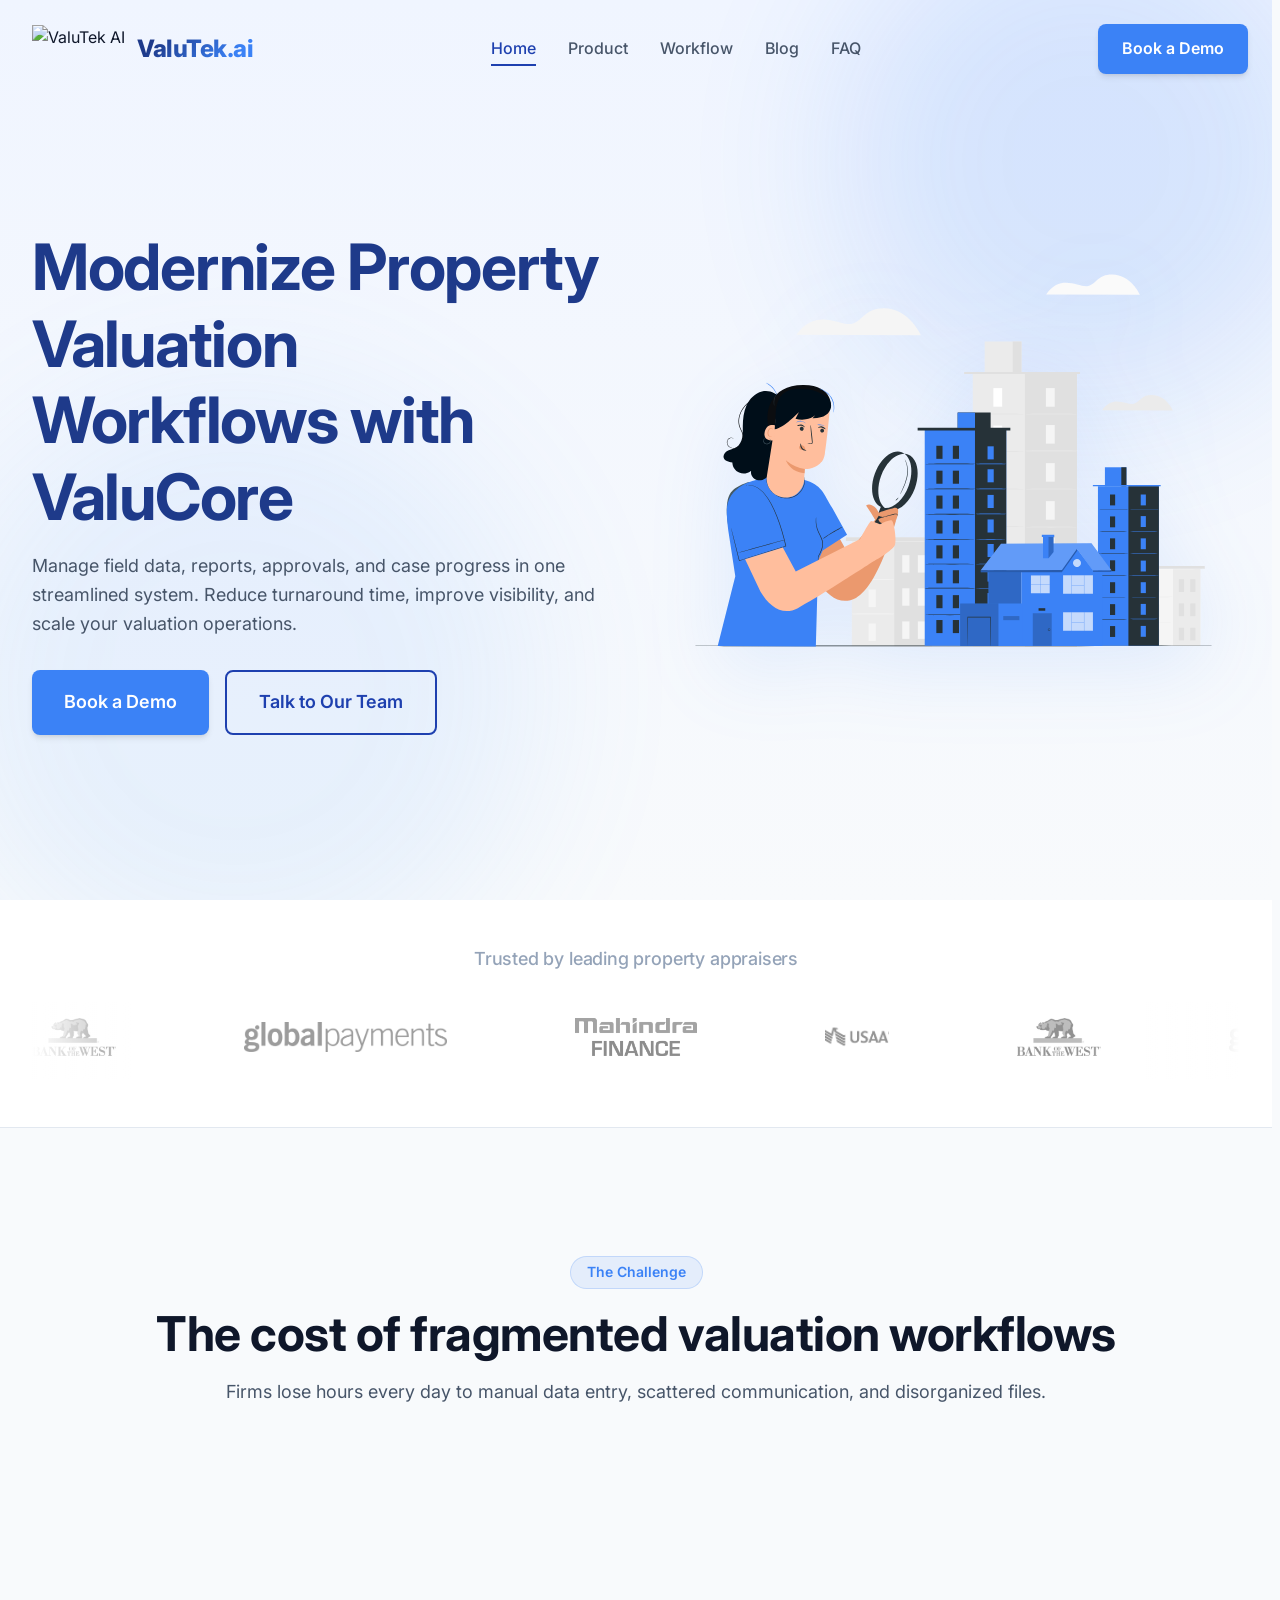
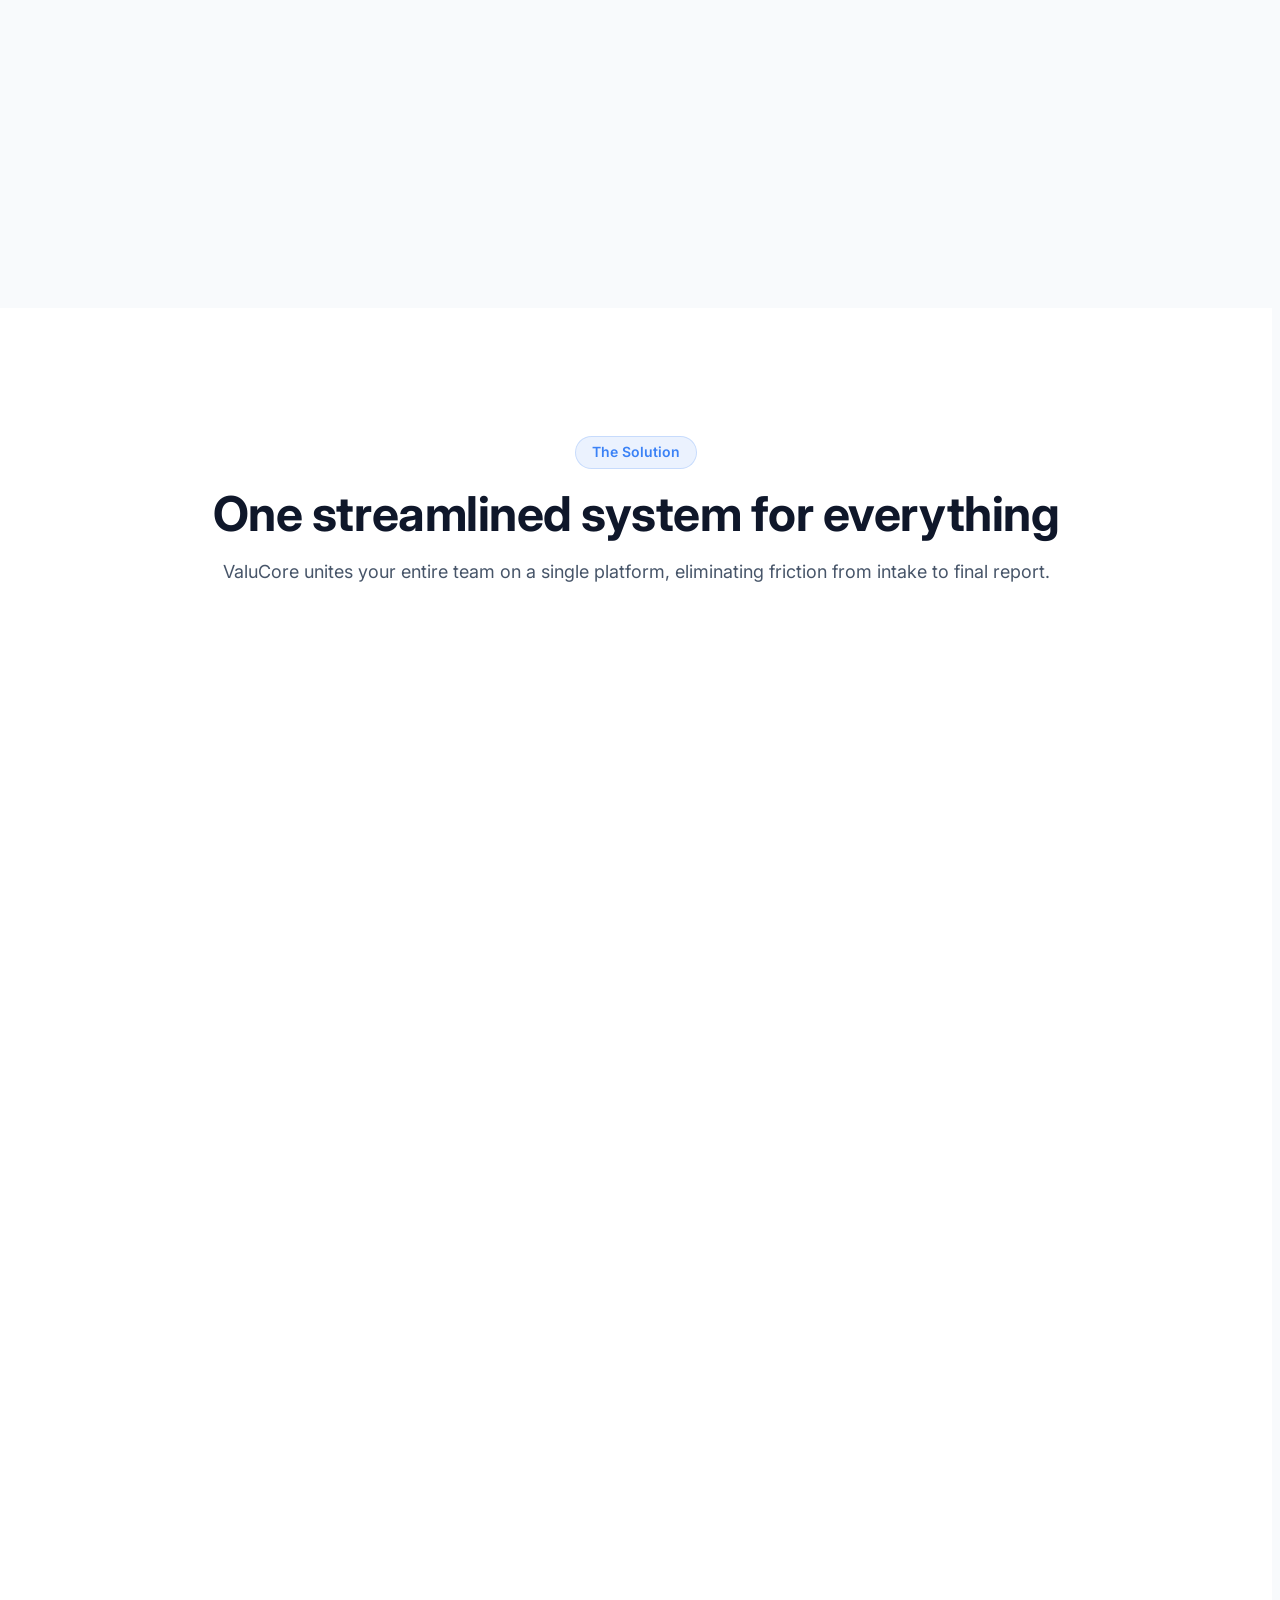
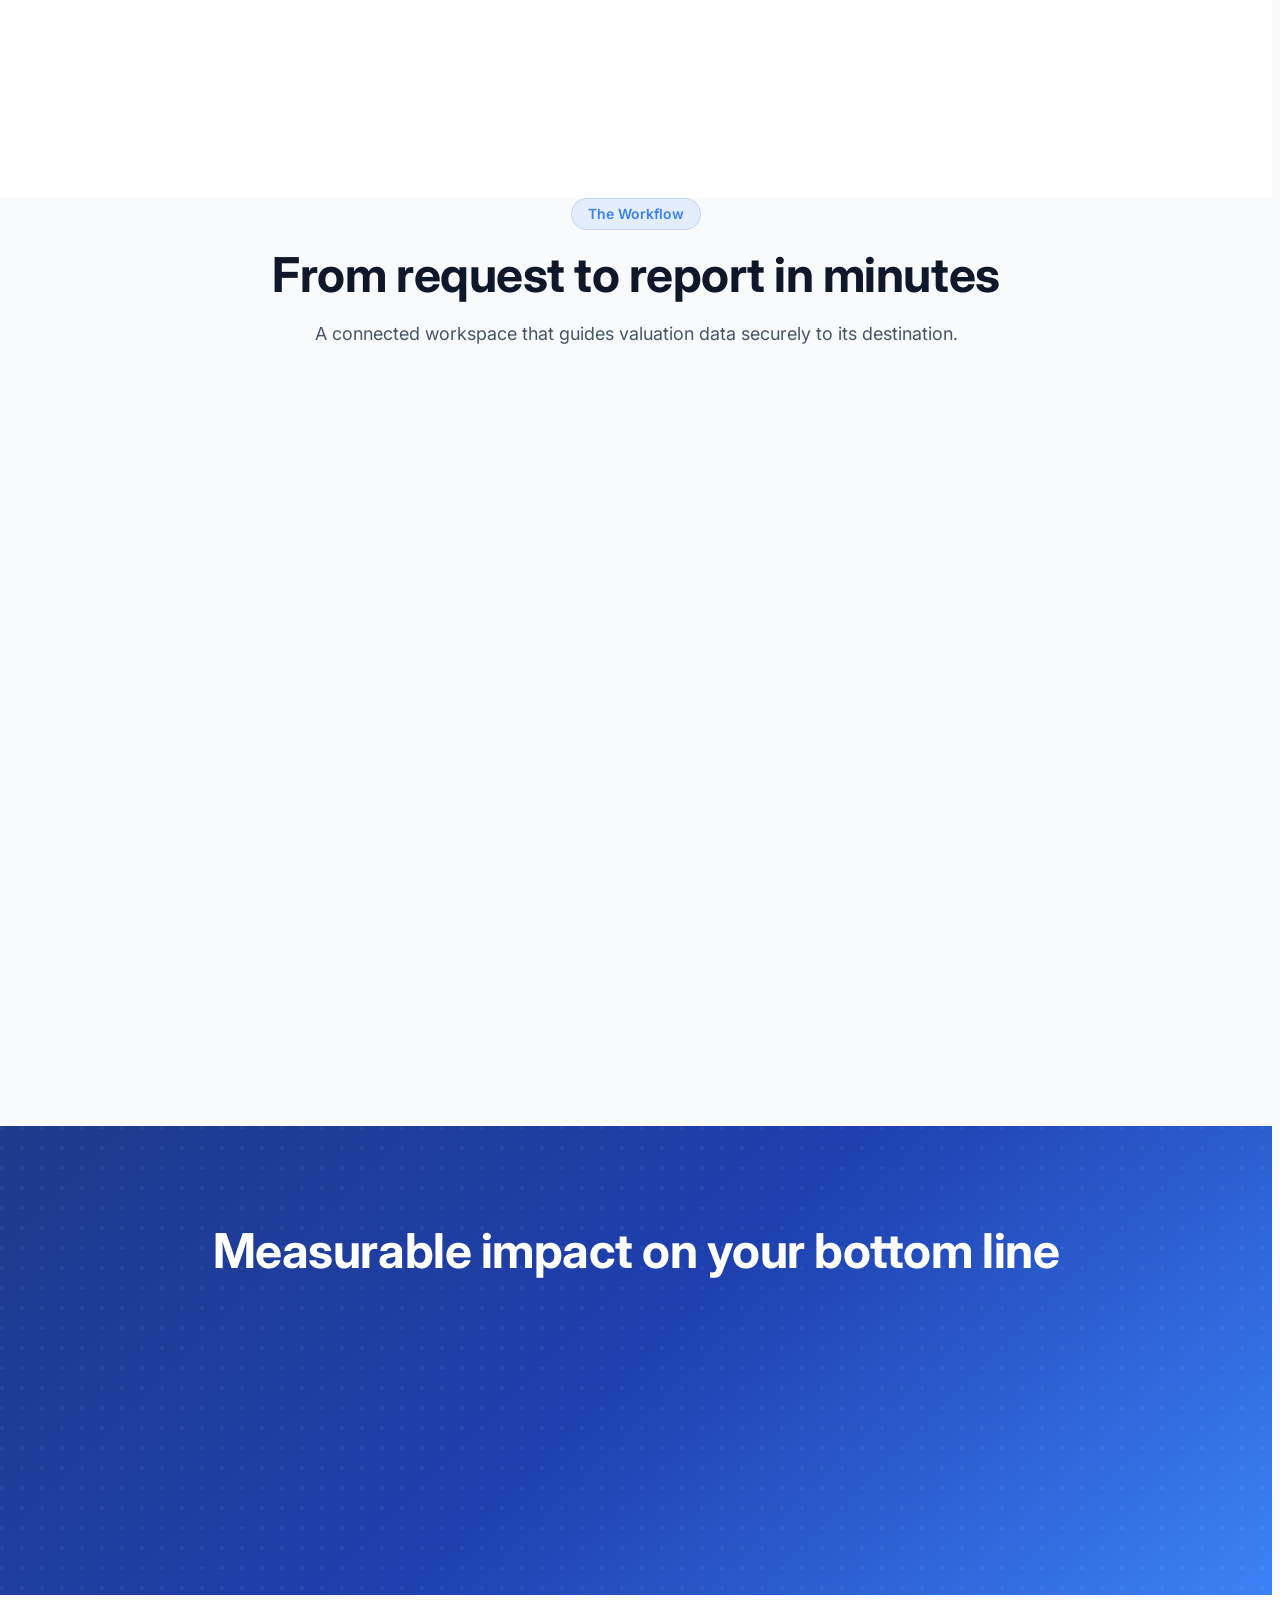
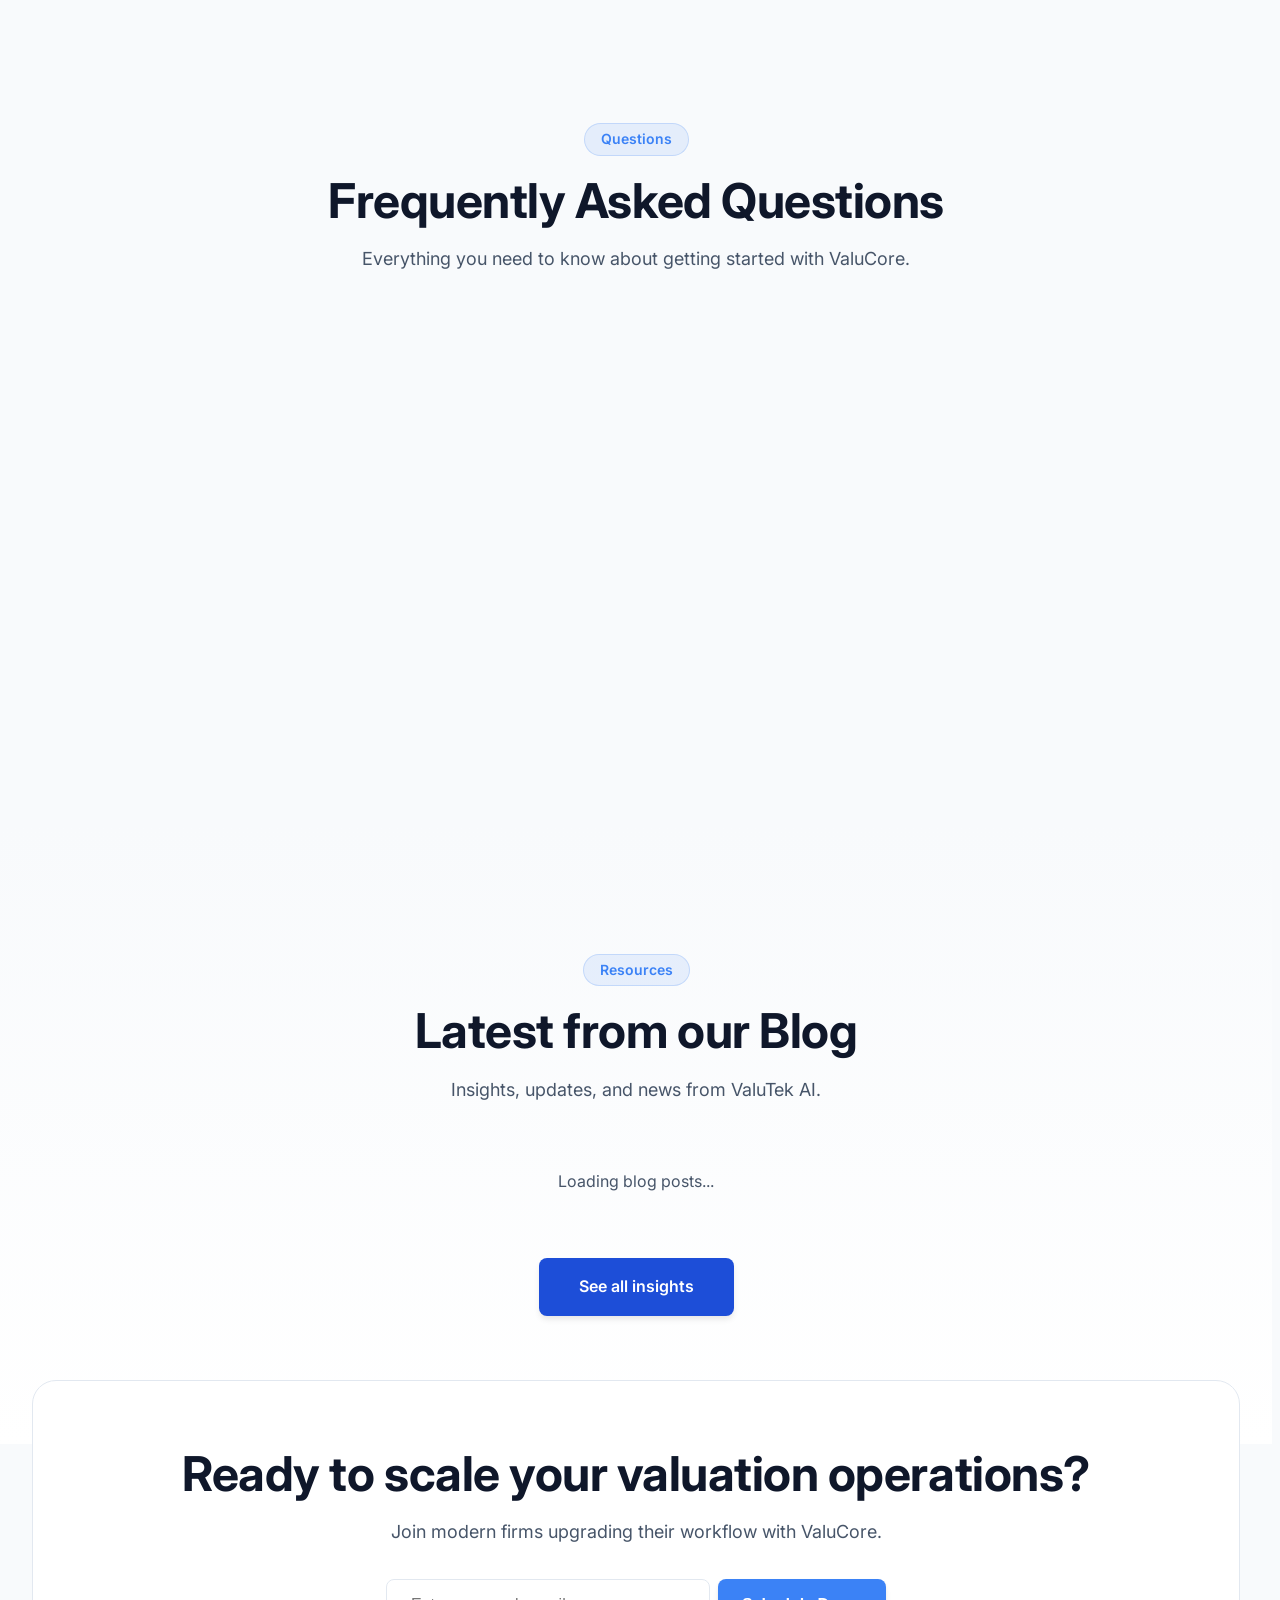
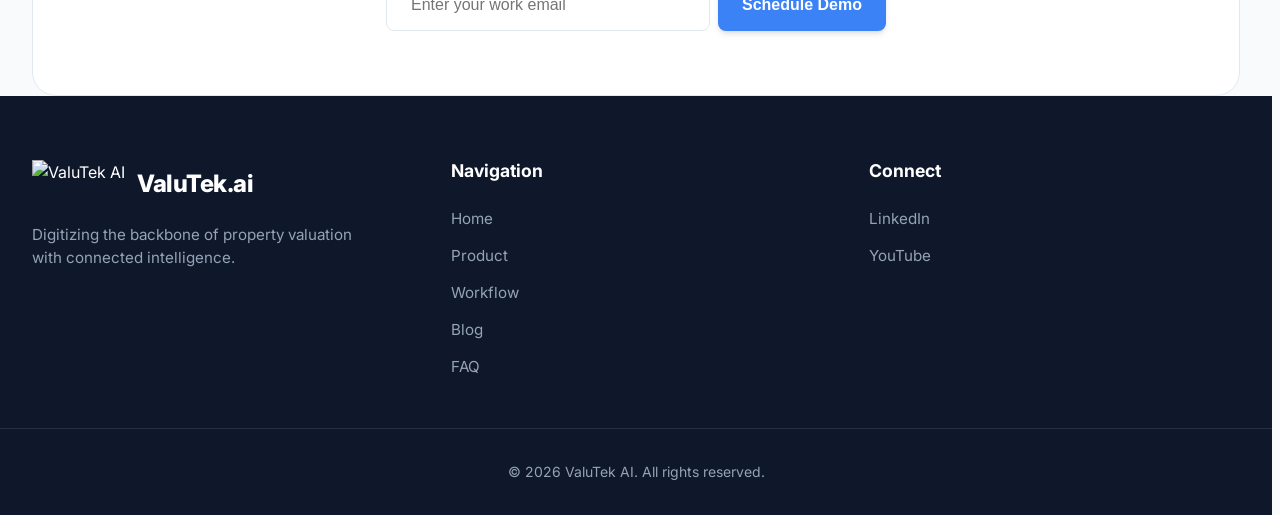
==== index.html @ bbe5b09e "Update hero details, sizing overrides and frame removal for mobile transparent layouts framing flawl" ====
<!DOCTYPE html>
<html lang="en">
<head>
    <meta charset="UTF-8">
    <meta name="viewport" content="width=device-width, initial-scale=1.0">
    <meta name="description" content="Modernize Property Valuation Workflows with ValuCore. Manage field data, reports, approvals, and case progress in one streamlined system.">
    <title>ValuCore | Modern Property Valuation Software</title>
    <link href="https://fonts.googleapis.com/css2?family=Inter:wght@300;400;500;600;700;800&display=swap" rel="stylesheet">
    <link rel="stylesheet" href="style.css">
</head>
<body>
    <!-- Navigation -->
    <header class="navbar">
        <div class="container nav-content">
            <div class="logo">
                <img src="logo new.png" alt="ValuTek AI">
                <span class="logo-text">ValuTek.ai</span>
            </div>
            <nav class="nav-links">
                <a href="#home" class="active">Home</a>
                <a href="#product">Product</a>
                <a href="#workflow">Workflow</a>
                <a href="#blog">Blog</a>
                <a href="#faq">FAQ</a>
            </nav>
            <div class="nav-actions">
                <a href="#demo" class="btn btn-primary">Book a Demo</a>
            </div>
            <button class="mobile-menu-toggle" id="menu-toggle">
                <span></span>
                <span></span>
                <span></span>
            </button>
        </div>
    </header>

    <!-- Hero Section -->
    <section id="home" class="hero">
        <div class="container hero-content">
            <div class="hero-text">
                <h1 class="fade-in-up">Modernize Property Valuation Workflows with ValuCore</h1>
                <p class="fade-in-up delay-1">Manage field data, reports, approvals, and case progress in one streamlined system. Reduce turnaround time, improve visibility, and scale your valuation operations.</p>
                <div class="hero-cta fade-in-up delay-2">
                    <a href="#demo" class="btn btn-primary btn-large">Book a Demo</a>
                    <a href="#demo" class="btn btn-outline btn-large">Talk to Our Team</a>
                </div>
            </div>
            <div class="hero-visual fade-in">
                <!-- Hero SVG Illustration -->
                <img src="new hero pro max.svg" alt="Valutek AI Dynamics Dashboard" class="hero-image">
            </div>
        </div>
        <!-- Background elements -->
        <div class="bg-shape shape-1"></div>
        <div class="bg-shape shape-2"></div>
    </section>

    <!-- Trust / Relevance Section -->
    <section class="trust-section">
        <div class="container">
            <h2 class="section-title">Trusted by leading property appraisers</h2>
            <div class="logo-slider">
                <div class="logo-track">
                    <div class="trust-logo"><img src="Bank of west.png" alt="Bank of the West"></div>
                    <div class="trust-logo"><img src="GlobalPayments_Wordmark_RGB-removebg-preview.png" alt="Global Payments" style="height: 30px;"></div>
                    <div class="trust-logo"><img src="mahindra finance.png" alt="Mahindra Finance"></div>
                    <div class="trust-logo"><img src="usaa.png" alt="USAA" style="height: 35px;"></div>
                    <!-- Duplicate for infinite loop illusion -->
                    <div class="trust-logo"><img src="Bank of west.png" alt="Bank of the West"></div>
                    <div class="trust-logo"><img src="GlobalPayments_Wordmark_RGB-removebg-preview.png" alt="Global Payments" style="height: 30px;"></div>
                    <div class="trust-logo"><img src="mahindra finance.png" alt="Mahindra Finance"></div>
                    <div class="trust-logo"><img src="usaa.png" alt="USAA" style="height: 35px;"></div>
                </div>
            </div>
        </div>
    </section>

    <!-- Problem Section -->
    <section id="problem" class="problem-section bg-light">
        <div class="container">
            <div class="section-header text-center">
                <span class="badge">The Challenge</span>
                <h2 class="section-title">The cost of fragmented valuation workflows</h2>
                <p class="section-subtitle">Firms lose hours every day to manual data entry, scattered communication, and disorganized files.</p>
            </div>
            <div class="grid-3">
                <div class="card problem-card">
                    <div class="icon-box warning">
                        <svg xmlns="http://www.w3.org/2000/svg" width="28" height="28" viewBox="0 0 24 24" fill="none" stroke="url(#blueGrad)" stroke-width="2" stroke-linecap="round" stroke-linejoin="round">
                          <defs>
                            <linearGradient id="blueGrad" x1="0%" y1="0%" x2="100%" y2="100%">
                              <stop offset="0%" stop-color="#60A5FA"/>
                              <stop offset="100%" stop-color="#1E3A8A"/>
                            </linearGradient>
                          </defs>
                          <ellipse cx="12" cy="5" rx="9" ry="3"></ellipse>
                          <path d="M3 5V19A9 3 0 0 0 21 19V5"></path>
                          <path d="M3 12A9 3 0 0 0 21 12"></path>
                        </svg>
                    </div>
                    <h3>Data Silos</h3>
                    <p>Field data, photos, and client notes live in disconnected apps, leading to errors and repetitive entry.</p>
                </div>
                <div class="card problem-card">
                    <div class="icon-box warning">
                        <svg xmlns="http://www.w3.org/2000/svg" width="28" height="28" viewBox="0 0 24 24" fill="none" stroke="url(#blueGrad2)" stroke-width="2" stroke-linecap="round" stroke-linejoin="round">
                          <defs>
                            <linearGradient id="blueGrad2" x1="0%" y1="0%" x2="100%" y2="100%">
                              <stop offset="0%" stop-color="#60A5FA"/>
                              <stop offset="100%" stop-color="#1E3A8A"/>
                            </linearGradient>
                          </defs>
                          <circle cx="12" cy="12" r="10"></circle>
                          <polyline points="12 6 12 12 16 14"></polyline>
                        </svg>
                    </div>
                    <h3>Slow Turnarounds</h3>
                    <p>Bottlenecks in the approval process delay final reports, resulting in frustrated clients.</p>
                </div>
                <div class="card problem-card">
                    <div class="icon-box warning">
                        <svg xmlns="http://www.w3.org/2000/svg" width="28" height="28" viewBox="0 0 24 24" fill="none" stroke="url(#blueGrad3)" stroke-width="2" stroke-linecap="round" stroke-linejoin="round">
                          <defs>
                            <linearGradient id="blueGrad3" x1="0%" y1="0%" x2="100%" y2="100%">
                              <stop offset="0%" stop-color="#60A5FA"/>
                              <stop offset="100%" stop-color="#1E3A8A"/>
                            </linearGradient>
                          </defs>
                          <path d="M1 12s4-8 11-8 11 8 11 8-4 8-11 8-11-8-11-8z"></path>
                          <circle cx="12" cy="12" r="3"></circle>
                        </svg>
                    </div>
                    <h3>Lack of Visibility</h3>
                    <p>Managers can't easily track case progress or identify which team members are overloaded.</p>
                </div>
            </div>
        </div>
    </section>

    <!-- Solution / Core Features -->
    <section id="product" class="solution-section">
        <div class="container">
            <div class="section-header text-center">
                <span class="badge">The Solution</span>
                <h2 class="section-title">One streamlined system for everything</h2>
                <p class="section-subtitle">ValuCore unites your entire team on a single platform, eliminating friction from intake to final report.</p>
            </div>
            
            <div class="feature-row">
                <div class="feature-content">
                    <h3>Centralized Case Management</h3>
                    <p>Track every valuation from initial request to final delivery. View statuses, assigned personnel, and deadlines at a glance.</p>
                    <ul class="feature-list">
                        <li>Real-time progress tracking</li>
                        <li>Automated milestone alerts</li>
                        <li>Client portal for document uploads</li>
                    </ul>
                </div>
                <div class="feature-image">
                    <img src="dashboard.png" alt="ValuCore Unified Dashboard" class="feature-img">
                </div>
            </div>
            
            <div class="feature-row reverse">
                <div class="feature-content">
                    <h3>Mobile Field Data Collection</h3>
                    <p>Equip appraisers with a powerful mobile app to capture property details, photos, and sketches on-site—syncing instantly to the office.</p>
                    <ul class="feature-list">
                        <li>Offline mode capabilities</li>
                        <li>Standardized property forms</li>
                        <li>Integrated photo management</li>
                    </ul>
                </div>
                <div class="feature-image">
                    <img src="mobile.png" alt="ValuCore Mobile App" class="feature-img no-frame">
                </div>
            </div>
        </div>
    </section>

    <!-- Workflow Visualization Section -->
    <section id="workflow" class="workflow-section bg-light">
        <div class="container">
            <div class="section-header text-center">
                <span class="badge">The Workflow</span>
                <h2 class="section-title">From request to report in minutes</h2>
                <p class="section-subtitle">A connected workspace that guides valuation data securely to its destination.</p>
            </div>
            <div class="feature-row">
                <div class="feature-content">
                    <div class="step-card">
                        <span class="step-num">01</span>
                        <h3>Request Intake</h3>
                        <p>Orders are automatically ingested and assigned to field personnel based on location and workload.</p>
                    </div>
                    <div class="step-card">
                        <span class="step-num">02</span>
                        <h3>Field Inspection</h3>
                        <p>Appraisers capture property details and sync photos instantly to the backend without paper notes.</p>
                    </div>
                    <div class="step-card">
                        <span class="step-num">03</span>
                        <h3>Automatic Compilation</h3>
                        <p>Field data auto-populates required valuation forms and sketches, lowering calculation errors.</p>
                    </div>
                    <div class="step-card">
                        <span class="step-num">04</span>
                        <h3>Report Approval</h3>
                        <p>Managers review, approve via digital dash, and securely dispatch reports back to the client.</p>
                    </div>
                </div>
                <div class="feature-image">
                     <img src="workflow.png" alt="ValuCore Connected Workflow" class="feature-img">
                </div>
            </div>
        </div>
    </section>

    <!-- Outcomes / Benefits -->
    <section class="benefits-section bg-blue gradient-bg">
        <div class="container text-center text-white">
            <h2 class="section-title">Measurable impact on your bottom line</h2>
            <div class="grid-3 stats-grid">
                <div class="stat-item">
                    <div class="stat-value">40%</div>
                    <div class="stat-label">Faster Report Delivery</div>
                </div>
                <div class="stat-item">
                    <div class="stat-value">Zero</div>
                    <div class="stat-label">Lost Field Notes</div>
                </div>
                <div class="stat-item">
                    <div class="stat-value">25%</div>
                    <div class="stat-label">Increase in Capacity</div>
                </div>
            </div>
        </div>
    </section>

    <!-- FAQ Section -->
    <section id="faq" class="faq-section">
        <div class="container">
            <div class="section-header text-center">
                <span class="badge">Questions</span>
                <h2 class="section-title">Frequently Asked Questions</h2>
                <p class="section-subtitle">Everything you need to know about getting started with ValuCore.</p>
            </div>
            <div class="faq-grid">
                <div class="faq-item">
                    <button class="faq-trigger">What is ValuCore?</button>
                    <div class="faq-panel">
                        <p>ValuCore is a unified operations platform designed for property valuation firms to manage cases, collect field data, and approve reports in one streamlined workspace.</p>
                    </div>
                </div>
                <div class="faq-item">
                    <button class="faq-trigger">Can appraisers work offline in the field?</button>
                    <div class="faq-panel">
                        <p>Yes. The mobile application supports complete offline operation. Once a network connection is re-established, all inspection data automatically syncs back to the office dashboard.</p>
                    </div>
                </div>
                <div class="faq-item">
                    <button class="faq-trigger">How much time does ValuCore save?</button>
                    <div class="faq-panel">
                        <p>Our customers report up to a 40% reduction in turnaround times, primarily by eliminating redundant manual template entries and disaggregated email streams.</p>
                    </div>
                </div>
                <div class="faq-item">
                    <button class="faq-trigger">Is the inspection reports customizable to our forms?</button>
                    <div class="faq-panel">
                        <p>Absolutely. We support mapping to standard banking templates and any internal specialized criteria your team relies on for appraisal submissions.</p>
                    </div>
                </div>
            </div>
        </div>
    </section>

    <!-- Blog Section -->
    <section id="blog" class="blog-section bg-light">
        <div class="container">
            <div class="section-header text-center">
                <span class="badge">Resources</span>
                <h2 class="section-title">Latest from our Blog</h2>
                <p class="section-subtitle">Insights, updates, and news from ValuTek AI.</p>
            </div>
            
            <div id="blog-posts-container" class="blog-grid">
                <!-- Blog cards loaded dynamically -->
                <div class="text-center" style="grid-column: 1 / -1; color: var(--text-secondary);">Loading blog posts...</div>
            </div>

            <div class="text-center" style="margin-top: 4rem;">
                <a href="https://valutekai.blogspot.com/" target="_blank" class="btn btn-primary btn-all-insights">See all insights</a>
            </div>
        </div>
    </section>

    <!-- Final CTA -->
    <section id="demo" class="cta-section">
        <div class="container">
            <div class="cta-box glass-panel">
                <h2>Ready to scale your valuation operations?</h2>
                <p>Join modern firms upgrading their workflow with ValuCore.</p>
                <div class="form-wrapper">
                    <form class="demo-form" onsubmit="event.preventDefault(); alert('Demo request submitted!');">
                        <input type="email" placeholder="Enter your work email" required class="form-input">
                        <button type="submit" class="btn btn-primary">Schedule Demo</button>
                    </form>
                </div>
            </div>
        </div>
    </section>

    <!-- Footer -->
    <footer class="footer">
        <div class="container footer-grid">
            <div class="footer-brand">
                <div class="logo">
                     <img src="logo new.png" alt="ValuTek AI">
                     <span class="logo-text" style="color: #FFFFFF; font-weight: 800; font-size: 1.5rem; background: none; -webkit-text-fill-color: #FFFFFF;">ValuTek.ai</span>
                </div>
                <p class="footer-tagline">Digitizing the backbone of property valuation with connected intelligence.</p>
            </div>
            <div class="footer-nav">
                <h4>Navigation</h4>
                <a href="#home">Home</a>
                <a href="#product">Product</a>
                <a href="#workflow">Workflow</a>
                <a href="#blog">Blog</a>
                <a href="#faq">FAQ</a>
            </div>
            <div class="footer-social">
                <h4>Connect</h4>
                <a href="#">LinkedIn</a>
                <a href="#">YouTube</a>
            </div>
        </div>
        <div class="container">
            <div class="footer-bottom">
                <p>&copy; 2026 ValuTek AI. All rights reserved.</p>
            </div>
        </div>
    </footer>

    <!-- Lenis Smooth Scroll -->
    <script src="https://cdn.jsdelivr.net/gh/studio-freight/lenis@1.0.19/bundled/lenis.min.js"></script>
    <script>
        document.addEventListener('DOMContentLoaded', () => {
            // 0a. Initialize Lenis Smooth Scrolling
            const lenis = new Lenis({
                duration: 1.2,
                easing: (t) => Math.min(1, 1.001 - Math.pow(2, -10 * t)),
                smooth: true
            });

            function raf(time) {
                lenis.raf(time);
                requestAnimationFrame(raf);
            }
            requestAnimationFrame(raf);

            // 0b. Inject Reading Progress Bar
            const progressBar = document.createElement('div');
            progressBar.id = 'scroll-progress';
            document.body.prepend(progressBar);

            // 1. Intersection Observer for Scroll Reveal (Framer Style Stagger)
            const observerOptions = {
                root: null,
                rootMargin: '0px',
                threshold: 0.15
            };

            const observer = new IntersectionObserver((entries) => {
                entries.forEach((entry) => {
                    if (entry.isIntersecting) {
                        const parent = entry.target.parentElement;
                        const index = Array.from(parent.children).indexOf(entry.target);
                        if(index >= 0) {
                            // Stagger delays for better reveal physics
                            entry.target.style.transitionDelay = `${index * 0.12}s`;
                        }
                        entry.target.classList.add('visible');
                        observer.unobserve(entry.target);
                    }
                });
            }, observerOptions);

            const animateElements = document.querySelectorAll('.card, .feature-row, .stat-item, .step-card, .faq-item');
            animateElements.forEach(el => observer.observe(el));
            
            // 2. Navbar & Scroll Progress Handler
            const navbar = document.querySelector('.navbar');
            const navLinks = document.querySelectorAll('.nav-links a');
            const sections = document.querySelectorAll('section[id]');
            
            // 2b. Mobile Menu Toggle
            const menuToggle = document.getElementById('menu-toggle');
            const navContainer = document.querySelector('.nav-links');
            
            if (menuToggle && navContainer) {
                menuToggle.addEventListener('click', () => {
                    navContainer.classList.toggle('active');
                    menuToggle.classList.toggle('active');
                    document.body.style.overflow = navContainer.classList.contains('active') ? 'hidden' : '';
                });
                
                // Close menu when link is clicked
                navLinks.forEach(link => {
                    link.addEventListener('click', () => {
                        navContainer.classList.remove('active');
                        menuToggle.classList.remove('active');
                        document.body.style.overflow = '';
                    });
                });
            }

            const handleScroll = () => {
                const winScroll = window.scrollY;
                const height = document.documentElement.scrollHeight - document.documentElement.clientHeight;
                const scrolled = (winScroll / height) * 100;
                progressBar.style.width = scrolled + "%";

                if (winScroll > 50) {
                    navbar.classList.add('scrolled');
                } else {
                    navbar.classList.remove('scrolled');
                }
                
                let current = '';
                sections.forEach(section => {
                    const sectionTop = section.offsetTop;
                    if (winScroll >= (sectionTop - 150)) {
                        current = section.getAttribute('id');
                    }
                });

                navLinks.forEach(a => {
                    a.classList.remove('active');
                    if (a.getAttribute('href') === `#${current}`) {
                        a.classList.add('active');
                    }
                });
            };
            
            window.addEventListener('scroll', handleScroll);
            handleScroll();

            // 3. Spotlight Effect for Cards
            const cards = document.querySelectorAll('.card');
            cards.forEach(card => {
                card.addEventListener('mousemove', (e) => {
                    const rect = card.getBoundingClientRect();
                    const x = e.clientX - rect.left;
                    const y = e.clientY - rect.top;
                    
                    card.style.setProperty('--mouse-x', `${x}px`);
                    card.style.setProperty('--mouse-y', `${y}px`);
                });
            });

            // 5. FAQ Accordion toggle
            const faqItems = document.querySelectorAll('.faq-item');
            faqItems.forEach(item => {
                const trigger = item.querySelector('.faq-trigger');
                trigger.addEventListener('click', () => {
                    faqItems.forEach(i => { if (i !== item) i.classList.remove('open'); });
                    item.classList.toggle('open');
                });
            });

            // 4. Subtle Parallax for Background Shapes
            window.addEventListener('mousemove', (e) => {
                const shape1 = document.querySelector('.shape-1');
                const shape2 = document.querySelector('.shape-2');
                
                if (shape1 && shape2) {
                    const x = (e.clientX / window.innerWidth - 0.5) * 30;
                    const y = (e.clientY / window.innerHeight - 0.5) * 30;
                    
                    shape1.style.transform = `translate(${x}px, ${y}px)`;
                    shape2.style.transform = `translate(${-x}px, ${-y}px)`;
                }
            });

            // 6. Dynamic Blog Feed loading & styling
            window.renderBlogPosts = function(data) {
                const entries = data.feed.entry || [];
                const container = document.getElementById('blog-posts-container');
                if (!container) return;
                container.innerHTML = '';

                if(entries.length === 0) {
                     container.innerHTML = '<div class="text-center" style="grid-column: 1 / -1; color: var(--text-secondary);">No blog posts found.</div>';
                     return;
                }

                entries.forEach(entry => {
                    const title = entry.title.$t;
                    const content = entry.content ? entry.content.$t : "";
                    
                    // author fetch cleanup
                    let author = "ValuTek AI";
                    if (entry.author && entry.author.length > 0) {
                        const authorObj = entry.author[0];
                        if (authorObj.name && authorObj.name.$t) {
                            author = authorObj.name.$t;
                        } else if (typeof authorObj === 'object') {
                            // Extract if powershell wrapper stringed it
                            const keyString = JSON.stringify(authorObj);
                            const match = keyString.match(/Sunware Technologies/i);
                            if (match) author = "Sunware Technologies";
                        }
                    }

                    const linkObj = entry.link ? entry.link.find(l => l.rel === 'alternate') : null;
                    const fallbackLink = linkObj ? linkObj.href : "#";

                    // Extract Post ID for internal page viewer
                    let postId = "";
                    try {
                        const idMatch = entry.id.$t.match(/\.post-(\d+)/);
                        if (idMatch) postId = idMatch[1];
                    } catch (e) {}

                    const link = postId ? `blog-post.html?id=${postId}` : fallbackLink;

                    let imageUrl = '';
                    if (entry.media$thumbnail) {
                        imageUrl = entry.media$thumbnail.url.replace(/\/s72-c([-a-zA-Z0-9_]*)\//, '/s640/');
                    }
                    
                    if (!imageUrl || imageUrl.indexOf('img1.blogblog.com') > -1) {
                         const tempDiv = document.createElement('div');
                         tempDiv.innerHTML = content;
                         const img = tempDiv.querySelector('img');
                         imageUrl = img ? img.src : 'logo.png'; 
                    }

                    const tempDiv = document.createElement('div');
                    tempDiv.innerHTML = content;
                    let text = tempDiv.textContent || tempDiv.innerText || "";
                    text = text.replace(/\s+/g, ' ').trim();
                    const excerpt = text.length > 120 ? text.substring(0, 120) + '...' : text;

                    const card = document.createElement('div');
                    card.className = 'blog-card';
                    card.innerHTML = `
                        <div class="blog-card-image">
                            <img src="${imageUrl}" alt="${title}">
                        </div>
                        <div class="blog-card-content">
                            <span class="blog-card-author">${author.toUpperCase()}</span>
                            <h3 class="blog-card-title">${title}</h3>
                            <p class="blog-card-excerpt">${excerpt}</p>
                            <a href="${link}" class="btn-blog-action">
                                Read full article 
                                <svg width="18" height="18" viewBox="0 0 24 24" fill="none" stroke="currentColor" stroke-width="2" style="margin-top: 1px;">
                                    <line x1="7" y1="17" x2="17" y2="7"></line>
                                    <polyline points="7 7 17 7 17 17"></polyline>
                                </svg>
                            </a>
                        </div>
                    `;
                    container.appendChild(card);
                });
            };

            const script = document.createElement('script');
            script.src = 'https://valutekai.blogspot.com/feeds/posts/default?alt=json-in-script&callback=renderBlogPosts';
            document.body.appendChild(script);
        });
    </script>
</body>
</html>
---- style.css ----
:root {
    --primary: #1E40AF; /* deep tech blue */
    --primary-light: #3B82F6; /* vibrant blue */
    --primary-dark: #1E3A8A; /* navy */
    --accent: #60A5FA; /* light blue accent */
    --background: #F8FAFC;
    --surface: #FFFFFF;
    --surface-glass: rgba(255, 255, 255, 0.85);
    --text-primary: #0F172A;
    --text-secondary: #475569;
    --text-muted: #94A3B8;
    --border: #E2E8F0;
    --success: #10B981;
    --warning: #F59E0B;
    --shadow-sm: 0 1px 2px 0 rgba(0, 0, 0, 0.05);
    --shadow-md: 0 4px 6px -1px rgba(0, 0, 0, 0.1), 0 2px 4px -1px rgba(0, 0, 0, 0.06);
    --shadow-lg: 0 10px 15px -3px rgba(0, 0, 0, 0.1), 0 4px 6px -2px rgba(0, 0, 0, 0.05);
    --shadow-blue: 0 10px 25px -5px rgba(59, 130, 246, 0.4);
    --radius-md: 0.5rem;
    --radius-lg: 1rem;
    --radius-xl: 1.5rem;
    --transition: all 0.4s cubic-bezier(0.25, 1, 0.5, 1); /* Smoother transition curve */
}

/* Reset & Base */
* {
    margin: 0;
    padding: 0;
    box-sizing: border-box;
}

html {
    scrollbar-gutter: stable;
}

body {
    font-family: 'Inter', -apple-system, BlinkMacSystemFont, "Segoe UI", Roboto, Helvetica, Arial, sans-serif;
    background-color: var(--background);
    color: var(--text-primary);
    line-height: 1.6;
    overflow-x: hidden;
}

/* Sleek Custom Scrollbar */
::-webkit-scrollbar {
    width: 8px;
}
::-webkit-scrollbar-track {
    background: var(--background);
}
::-webkit-scrollbar-thumb {
    background: #CBD5E1;
    border-radius: 4px;
    border: 2px solid var(--background);
    transition: background 0.3s;
}
::-webkit-scrollbar-thumb:hover {
    background: var(--primary-light);
}

a {
    text-decoration: none;
    color: var(--primary-light);
    transition: var(--transition);
}

img {
    max-width: 100%;
    height: auto;
}

ul {
    list-style: none;
}

.container {
    width: 100%;
    max-width: 1280px;
    margin: 0 auto;
    padding: 0 2rem;
}

/* Typography */
h1, h2, h3, h4 {
    color: var(--text-primary);
    font-weight: 700;
    line-height: 1.2;
    margin-bottom: 1rem;
}

h1 {
    font-size: clamp(2.5rem, 5vw, 4rem);
    letter-spacing: -0.02em;
}

h2 {
    font-size: clamp(2rem, 4vw, 3rem);
    letter-spacing: -0.01em;
}

h3 {
    font-size: 1.5rem;
}

p {
    color: var(--text-secondary);
    font-size: 1.125rem;
    margin-bottom: 1.5rem;
}

/* Utilities */
.text-center { text-align: center; }
.text-white, .text-white p, .text-white h2 { color: #FFFFFF; }
.bg-light { background-color: var(--background); }
.bg-blue { background-color: var(--primary); }
.gradient-bg {
    background: linear-gradient(135deg, var(--primary-dark) 0%, var(--primary) 50%, var(--primary-light) 100%);
    position: relative;
    overflow: hidden;
}

/* Buttons */
.btn {
    display: inline-flex;
    align-items: center;
    justify-content: center;
    padding: 0.75rem 1.5rem;
    font-weight: 600;
    border-radius: var(--radius-md);
    transition: transform 0.4s cubic-bezier(0.175, 0.885, 0.32, 1.275), box-shadow 0.3s ease, background 0.3s ease;
    cursor: pointer;
    border: none;
    font-size: 1rem;
    position: relative;
    overflow: hidden;
    z-index: 1;
}

.btn::after {
    content: '';
    position: absolute;
    inset: 0;
    background: rgba(255, 255, 255, 0.1);
    transform: scaleX(0);
    transform-origin: right;
    transition: transform 0.4s ease;
    z-index: -1;
}

.btn:hover::after {
    transform: scaleX(1);
    transform-origin: left;
}

.btn:hover {
    transform: translateY(-4px) scale(1.02);
}

.btn-large {
    padding: 1rem 2rem;
    font-size: 1.125rem;
}

.btn-primary {
    background-color: var(--primary-light);
    color: white;
    box-shadow: var(--shadow-md);
}

.btn-primary:hover {
    background-color: var(--primary);
    color: white;
    box-shadow: var(--shadow-blue);
}

.btn-outline {
    background-color: transparent;
    color: var(--primary);
    border: 2px solid var(--primary);
}

.btn-outline:hover {
    background-color: var(--primary);
    color: white;
    box-shadow: var(--shadow-md);
}

/* Grid System */
.grid-3 {
    display: grid;
    grid-template-columns: repeat(auto-fit, minmax(300px, 1fr));
    gap: 2rem;
}

/* Navbar */
.navbar {
    position: fixed;
    top: 0;
    left: 0;
    width: 100%;
    z-index: 1000;
    padding: 1.5rem 0;
    transition: var(--transition);
    background: transparent;
}

.navbar.scrolled {
    background: var(--surface-glass);
    backdrop-filter: blur(12px);
    -webkit-backdrop-filter: blur(12px);
    padding: 1rem 0;
    box-shadow: var(--shadow-sm);
    border-bottom: 1px solid rgba(255, 255, 255, 0.3);
}

.nav-content {
    display: flex;
    justify-content: space-between;
    align-items: center;
}

.logo {
    display: flex;
    align-items: center;
    gap: 0.75rem;
}

.logo img {
    height: 48px;
    width: auto;
    object-fit: contain;
    transition: transform 0.3s ease;
}

.logo-text {
    font-size: 1.5rem;
    font-weight: 800;
    background: linear-gradient(135deg, var(--primary-dark) 20%, var(--primary-light) 80%);
    -webkit-background-clip: text;
    -webkit-text-fill-color: transparent;
    background-clip: text;
    letter-spacing: -0.02em;
}

.logo img:hover {
    transform: scale(1.05);
}

.nav-links {
    display: none;
}

@media (min-width: 768px) {
    .nav-links {
        display: flex;
        gap: 2rem;
    }
}

.nav-links a {
    color: var(--text-secondary);
    font-weight: 500;
    position: relative;
}

.nav-links a:hover, .nav-links a.active {
    color: var(--primary);
}

.nav-links a::after {
    content: '';
    position: absolute;
    bottom: -4px;
    left: 0;
    width: 0%;
    height: 2px;
    background-color: var(--primary);
    transition: var(--transition);
}

.nav-links a:hover::after, .nav-links a.active::after {
    width: 100%;
}

/* Hero Section */
.hero {
    position: relative;
    padding: 10rem 0 6rem;
    min-height: 100vh;
    display: flex;
    align-items: center;
    overflow: hidden;
    background: linear-gradient(180deg, #F0F5FF 0%, var(--background) 100%);
}

.hero-content {
    display: grid;
    grid-template-columns: 1fr;
    gap: 4rem;
    align-items: center;
    z-index: 2;
    position: relative;
}

@media (min-width: 1024px) {
    .hero-content {
        grid-template-columns: 1fr 1fr;
    }
}

.hero-text h1 {
    color: var(--primary-dark);
}

.hero-cta {
    display: flex;
    gap: 1rem;
    flex-wrap: wrap;
    margin-top: 2rem;
}

.hero-visual {
    perspective: 1000px;
    display: flex;
    justify-content: center;
    align-items: center;
    animation: floatSection 3s ease-in-out infinite; /* Standard snappy loop */
}

@keyframes floatSection {
    0%, 100% { transform: translateY(0px) scale(1); }
    50% { transform: translateY(-40px) scale(1.02); } /* Much more lively bounce set */
}

.hero-image {
    width: 100%;
    max-width: 550px;
    height: auto;
    filter: drop-shadow(0 20px 40px rgba(59, 130, 246, 0.12));
    transition: transform 0.5s ease-out;
    display: block;
    margin: 0 auto;
    transform-style: preserve-3d;
    will-change: transform;
}

/* Animations */
.fade-in-up {
    opacity: 0;
    transform: translateY(40px);
    animation: fadeInUp 1s cubic-bezier(0.22, 1, 0.36, 1) forwards;
}

.fade-in {
    opacity: 0;
    animation: fadeIn 1.2s ease-out forwards;
}

.delay-1 { animation-delay: 0.2s; }
.delay-2 { animation-delay: 0.4s; }
.delay-3 { animation-delay: 0.6s; }

@keyframes fadeInUp {
    to { 
        opacity: 1; 
        transform: translateY(0); 
    }
}

@keyframes fadeIn {
    to { opacity: 1; }
}

/* Floating Animations for tech feel */
@keyframes float {
    0% { transform: translateY(0px) rotate(0deg); }
    50% { transform: translateY(-15px) rotate(1deg); }
    100% { transform: translateY(0px) rotate(0deg); }
}

@keyframes float-slow {
    0% { transform: translateY(0px) rotate(0deg); }
    50% { transform: translateY(-8px) rotate(-0.5deg); }
    100% { transform: translateY(0px) rotate(0deg); }
}

@keyframes pulse-glow {
    0% { box-shadow: 0 0 0 0 rgba(59, 130, 246, 0.4); }
    70% { box-shadow: 0 0 0 15px rgba(59, 130, 246, 0); }
    100% { box-shadow: 0 0 0 0 rgba(59, 130, 246, 0); }
}

/* Glass Panel Mockup elements */
.glass-panel {
    background: rgba(255, 255, 255, 0.6);
    backdrop-filter: blur(20px);
    -webkit-backdrop-filter: blur(20px);
    border: 1px solid rgba(255, 255, 255, 0.9);
    border-radius: var(--radius-xl);
    box-shadow: 0 25px 50px -12px rgba(30, 64, 175, 0.15);
    overflow: hidden;
    position: relative;
    animation: float 6s ease-in-out infinite;
    transition: transform 0.3s ease, box-shadow 0.3s ease;
}

.glass-panel:hover {
    transform: translateY(-5px) scale(1.01);
    box-shadow: 0 30px 60px -12px rgba(30, 64, 175, 0.2);
}

.glass-panel::before {
    content: '';
    position: absolute;
    top: 0;
    left: -100%;
    width: 50%;
    height: 100%;
    background: linear-gradient(to right, rgba(255,255,255,0), rgba(255,255,255,0.4), rgba(255,255,255,0));
    transform: skewX(-20deg);
    animation: shine 6s infinite;
}

@keyframes shine {
    0% { left: -100%; }
    20% { left: 200%; }
    100% { left: 200%; }
}

.panel-header {
    background: rgba(255, 255, 255, 0.8);
    padding: 1rem;
    border-bottom: 1px solid rgba(255, 255, 255, 0.5);
}

.dots { display: flex; gap: 6px; }
.dots span {
    width: 10px; height: 10px; border-radius: 50%;
    background: #E2E8F0;
}
.dots span:nth-child(1) { background: #EF4444; }
.dots span:nth-child(2) { background: #F59E0B; }
.dots span:nth-child(3) { background: #10B981; }

.panel-body { padding: 1.5rem; height: 400px; }

.dashboard-mockup {
    display: flex; gap: 1rem; height: 100%;
}

.mockup-sidebar {
    width: 60px; height: 100%;
    background: rgba(30, 64, 175, 0.05);
    border-radius: var(--radius-md);
}

.mockup-main {
    flex: 1; display: flex; flex-direction: column; gap: 1rem;
}

.mockup-card {
    height: 120px;
    background: linear-gradient(90deg, #F8FAFC 0%, #FFFFFF 100%);
    border-radius: var(--radius-md);
    box-shadow: var(--shadow-sm);
}

.mockup-row {
    flex: 1; display: flex; gap: 1rem;
}

.mockup-col {
    flex: 1;
    background: #FFFFFF;
    border-radius: var(--radius-md);
    box-shadow: var(--shadow-sm);
}

/* Background Shapes for modern feel */
.bg-shape {
    position: absolute;
    border-radius: 50%;
    filter: blur(80px);
    z-index: 1;
    opacity: 0.5;
}

.shape-1 {
    top: -10%; right: -5%;
    width: 500px; height: 500px;
    background: var(--primary-light);
    opacity: 0.15;
}

.shape-2 {
    bottom: -10%; left: -5%;
    width: 600px; height: 600px;
    background: var(--accent);
    opacity: 0.1;
}

/* Trust Section */
.trust-section {
    padding: 3rem 0;
    background: white;
    border-bottom: 1px solid var(--border);
}

.trust-section h2 {
    font-size: 1.125rem;
    text-align: center;
    color: var(--text-muted);
    font-weight: 500;
    margin-bottom: 2rem;
}

.logo-slider {
    width: 100%;
    overflow: hidden;
    position: relative;
    padding: 1rem 0;
}

.logo-slider::before, .logo-slider::after {
    content: '';
    position: absolute;
    top: 0;
    width: 100px;
    height: 100%;
    z-index: 2;
    pointer-events: none;
}

.logo-slider::before {
    left: 0;
    background: linear-gradient(to right, #FFFFFF, rgba(255, 255, 255, 0));
}

.logo-slider::after {
    right: 0;
    background: linear-gradient(to left, #FFFFFF, rgba(255, 255, 255, 0));
}

.logo-track {
    display: flex;
    align-items: center;
    gap: 8rem; /* Gaps made larger as requested */
    width: max-content;
    animation: scrollSlider 25s linear infinite;
}

.logo-track:hover {
    animation-play-state: paused; /* Nice detail: Pause hover scrolling style */
}

@keyframes scrollSlider {
    0% { transform: translateX(0); }
    100% { transform: translateX(calc(-50% - 4rem)); } /* offset half gap width accurately for loop offsets gap setup */
}

.trust-logo img {
    height: 38px;
    width: auto;
    object-fit: contain;
    filter: grayscale(100%) opacity(0.5);
    transition: all 0.3s ease;
}

.trust-logo img:hover {
    filter: grayscale(0%) opacity(1);
    transform: scale(1.08);
}

/* Sections Base */
section[id] { scroll-margin-top: 80px; }
.section-header { margin-bottom: 4rem; }
.badge {
    display: inline-block;
    padding: 0.25rem 1rem;
    background: rgba(59, 130, 246, 0.1);
    color: var(--primary-light);
    border-radius: 2rem;
    font-size: 0.875rem;
    font-weight: 600;
    margin-bottom: 1rem;
    border: 1px solid rgba(59, 130, 246, 0.2);
}

/* Cards */
.card {
    background: var(--surface);
    border-radius: var(--radius-lg);
    padding: 2.5rem 2rem;
    box-shadow: var(--shadow-md);
    border: 1px solid var(--border);
    transition: var(--transition);
    opacity: 0;
    transform: translateY(30px);
    position: relative;
    overflow: hidden; /* For Spotlight effect */
}

.card.visible {
    opacity: 1;
    transform: translateY(0);
}

/* Spotlight Effect on Border/Background */
.card::before {
    content: '';
    position: absolute;
    inset: -1px;
    background: radial-gradient(350px circle at var(--mouse-x, 50%) var(--mouse-y, 50%), rgba(59, 130, 246, 0.12), transparent 70%);
    opacity: 0;
    transition: opacity 0.4s ease;
    pointer-events: none;
    z-index: 0;
}

.card:hover::before {
    opacity: 1;
}

.card:hover {
    transform: translateY(-8px);
    box-shadow: var(--shadow-lg), 0 12px 24px -10px rgba(59, 130, 246, 0.2);
    border-color: var(--primary-light);
}

.card > * {
    position: relative;
    z-index: 1; /* Keep content above spotlight */
}

.icon-box {
    width: 48px;
    height: 48px;
    border-radius: 12px;
    display: flex;
    align-items: center;
    justify-content: center;
    font-size: 1.5rem;
    font-weight: bold;
    margin-bottom: 1.5rem;
}

.icon-box.warning { background: rgba(59, 130, 246, 0.1); color: var(--primary-light); }

.problem-section { padding: 8rem 0; }

/* Blog Section */
.blog-section { padding: 8rem 0; }
.blog-section.bg-light {
    background: linear-gradient(180deg, var(--background) 0%, #FFFFFF 100%);
}

.blog-grid {
    display: grid;
    grid-template-columns: repeat(auto-fill, minmax(340px, 1fr));
    gap: 2.5rem;
}

.blog-card {
    background: #FFFFFF;
    border-radius: 1.5rem;
    overflow: hidden;
    box-shadow: 0 10px 30px rgba(0, 0, 0, 0.03);
    border: 1px solid #E2E8F0;
    display: flex;
    flex-direction: column;
    padding: 1.25rem;
    gap: 1.25rem;
    transition: transform 0.4s cubic-bezier(0.175, 0.885, 0.32, 1.275), box-shadow 0.4s ease;
}

.blog-card:hover {
    transform: translateY(-8px);
    box-shadow: 0 15px 40px rgba(59, 130, 246, 0.1);
}

.blog-card-image {
    width: 100%;
    height: 200px;
    border-radius: 1rem;
    overflow: hidden;
    background-color: #F8FAFC;
}

.blog-card-image img {
    width: 100%;
    height: 100%;
    object-fit: cover;
    transition: transform 0.6s ease;
}

.blog-card:hover .blog-card-image img {
    transform: scale(1.05);
}

.blog-card-content {
    display: flex;
    flex-direction: column;
    gap: 0.75rem;
    flex-grow: 1;
}

.blog-card-author {
    font-size: 0.75rem;
    font-weight: 600;
    color: var(--text-muted);
    text-transform: uppercase;
    letter-spacing: 0.05em;
}

.blog-card-title {
    font-size: 1.35rem;
    font-weight: 800;
    color: var(--text-primary);
    margin: 0;
    line-height: 1.3;
}

.blog-card-excerpt {
    font-size: 0.95rem;
    color: var(--text-secondary);
    margin: 0;
    line-height: 1.6;
    flex-grow: 1;
}

.btn-blog-action {
    background: transparent;
    border: 1.5px solid var(--primary-light);
    color: var(--primary-light);
    padding: 0.85rem 1.5rem;
    border-radius: var(--radius-md);
    font-size: 0.95rem;
    font-weight: 600;
    text-align: center;
    display: flex;
    align-items: center;
    justify-content: center;
    gap: 0.5rem;
    margin-top: 1rem;
    transition: all 0.3s ease;
    text-decoration: none;
}

.btn-blog-action:hover {
    background: var(--primary-light);
    color: #FFFFFF;
    transform: translateY(-1px);
    box-shadow: 0 4px 12px rgba(59, 130, 246, 0.2);
}

.btn-all-insights {
    background: #1D4ED8;
    padding: 1rem 2.5rem;
    border-radius: var(--radius-md);
    box-shadow: 0 4px 6px -1px rgba(0, 0, 0, 0.1);
    transition: var(--transition);
}

@media (max-width: 768px) {
    .blog-grid {
        grid-template-columns: 1fr;
    }
}

/* Features / Solutions */
.solution-section { padding: 8rem 0; background: white; }

.feature-row {
    display: grid;
    grid-template-columns: 1fr;
    gap: 4rem;
    align-items: center;
    margin-bottom: 8rem;
    opacity: 0;
    transform: translateY(30px);
    transition: opacity 0.8s, transform 0.8s;
}

.feature-row.visible {
    opacity: 1; transform: translateY(0);
}

@media (min-width: 1024px) {
    .feature-row {
        grid-template-columns: 1fr 1fr;
        align-items: flex-start;
    }
    .feature-content {
        position: sticky;
        top: 120px;
        padding-bottom: 3rem;
    }
    .feature-row.reverse .feature-content {
        order: 2;
    }
    .feature-row.reverse .feature-image {
        order: 1;
    }
}

.feature-list { margin-top: 1.5rem; }
.feature-list li {
    position: relative;
    padding-left: 2rem;
    margin-bottom: 1rem;
    color: var(--text-secondary);
}
.feature-list li::before {
    content: '✓';
    position: absolute; left: 0; top: 0;
    color: var(--success);
    font-weight: bold;
    background: #D1FAE5;
    width: 20px; height: 20px;
    border-radius: 50%;
    display: flex; align-items: center; justify-content: center;
    font-size: 0.75rem;
}

.mockup-panel {
    height: 350px;
    background: linear-gradient(135deg, #F1F5F9 0%, #E2E8F0 100%);
    border: 1px solid white;
}

/* Benefits Section */
.benefits-section { padding: 6rem 0; position: relative; }
.benefits-section::after {
    content: '';
    position: absolute; top: 0; left: 0; width: 100%; height: 100%;
    background: url('data:image/svg+xml;utf8,<svg width="20" height="20" xmlns="http://www.w3.org/2000/svg"><circle cx="2" cy="2" r="2" fill="rgba(255,255,255,0.05)"/></svg>') repeat;
}

.stats-grid { margin-top: 4rem; position: relative; z-index: 2; }
.stat-item {
    padding: 2rem;
    border: 1px solid rgba(255, 255, 255, 0.2);
    border-radius: var(--radius-lg);
    background: rgba(255, 255, 255, 0.1);
    backdrop-filter: blur(10px);
    transform: translateY(20px);
    opacity: 0;
    transition: all 0.6s;
}

.stat-item.visible { opacity: 1; transform: translateY(0); }
.stat-value {
    font-size: 3.5rem; font-weight: 800;
    background: linear-gradient(to right, #FFFFFF, #93C5FD);
    -webkit-background-clip: text;
    background-clip: text;
    -webkit-text-fill-color: transparent;
    line-height: 1; margin-bottom: 0.5rem;
}

/* CTA Section */
.cta-section { padding: -4rem 0 8rem; margin-top: -4rem; position: relative; z-index: 10; }
.cta-box {
    padding: 4rem 2rem; text-align: center;
    background: var(--surface);
    border: 1px solid var(--border);
    box-shadow: var(--shadow-xl);
}

.form-wrapper { max-width: 500px; margin: 2rem auto 0; }
.demo-form { display: flex; gap: 0.5rem; flex-wrap: wrap; }
.form-input {
    flex: 1; min-width: 250px;
    padding: 1rem 1.5rem;
    border: 1px solid var(--border);
    border-radius: var(--radius-md);
    font-size: 1rem;
    outline: none; transition: var(--transition);
}
.form-input:focus { border-color: var(--primary-light); box-shadow: 0 0 0 3px rgba(59, 130, 246, 0.2); }

/* Footer */
.footer { background: var(--text-primary); color: white; padding: 4rem 0 2rem; }
.footer-grid {
    display: grid;
    grid-template-columns: repeat(auto-fit, minmax(180px, 1fr));
    gap: 3rem;
    padding-bottom: 3rem;
    border-bottom: 1px solid rgba(255, 255, 255, 0.1);
}

.footer-brand .footer-tagline {
    margin-top: 1rem;
    max-width: 320px;
    font-size: 0.95rem;
    color: var(--text-muted);
    line-height: 1.5;
}

.footer-nav, .footer-social {
    display: flex;
    flex-direction: column;
    gap: 0.8rem;
}

.footer-nav h4, .footer-social h4 {
    font-size: 1.1rem;
    font-weight: 700;
    margin-bottom: 0.8rem;
    color: white;
}

.footer-nav a, .footer-social a {
    color: var(--text-muted);
    transition: color 0.3s ease;
    text-decoration: none;
    font-size: 0.95rem;
}

.footer-nav a:hover, .footer-social a:hover {
    color: white;
}

.footer-bottom {
    display: flex;
    justify-content: center;
    align-items: center;
    padding-top: 2rem;
}

.footer p {
    color: var(--text-muted);
    margin: 0;
    font-size: 0.875rem;
}

/* Scroll Progress Bar */
#scroll-progress {
    position: fixed;
    top: 0;
    left: 0;
    width: 0%;
    height: 3px;
    background: linear-gradient(90deg, var(--primary-light), var(--accent));
    z-index: 10001;
    box-shadow: 0 1px 10px rgba(59, 130, 246, 0.3);
}

/* Feature & Workflow Images */
.feature-img {
    width: 100%;
    max-width: 600px;
    height: auto;
    border-radius: var(--radius-lg);
    box-shadow: 0 20px 40px -10px rgba(0,0,0,0.1), 0 10px 20px -5px rgba(59, 130, 246, 0.2);
    transition: transform 0.4s ease, box-shadow 0.4s ease;
    display: block;
}

.feature-img:hover {
    transform: translateY(-8px);
    box-shadow: 0 30px 60px -12px rgba(0,0,0,0.15), 0 15px 30px -10px rgba(59, 130, 246, 0.3);
}

.feature-img.no-frame {
    border-radius: 0 !important;
    box-shadow: none !important;
}

/* Step Cards for Workflow */
.step-card {
    position: relative;
    padding-left: 4.5rem;
    margin-bottom: 2rem;
}

.step-num {
    position: absolute;
    left: 0;
    top: 0rem;
    width: 3rem;
    height: 3rem;
    background: rgba(59, 130, 246, 0.1);
    color: var(--primary-light);
    font-size: 1.25rem;
    font-weight: 800;
    border-radius: 50%;
    display: flex;
    align-items: center;
    justify-content: center;
    border: 2px solid rgba(59, 130, 246, 0.2);
    transition: transform 0.3s ease, background 0.3s ease;
}

.step-card:hover .step-num {
    transform: scale(1.1);
    background: var(--primary-light);
    color: white;
}

/* FAQ Accordion */
.faq-section {
    padding: 8rem 0;
}

.faq-grid {
    max-width: 800px;
    margin: 3rem auto 0;
    display: flex;
    flex-direction: column;
    gap: 1rem;
}

.faq-item {
    border: 1px solid var(--border);
    border-radius: var(--radius-md);
    background: var(--surface);
    overflow: hidden;
    transition: border-color 0.3s, box-shadow 0.3s;
}

.faq-trigger {
    width: 100%;
    padding: 1.5rem 2rem;
    background: none;
    border: none;
    outline: none;
    text-align: left;
    font-size: 1.125rem;
    font-weight: 600;
    color: var(--text-primary);
    cursor: pointer;
    display: flex;
    justify-content: space-between;
    align-items: center;
}

.faq-trigger::after {
    content: '+';
    font-size: 1.5rem;
    color: var(--text-muted);
    transition: transform 0.3s ease;
}

.faq-item.open {
    border-color: var(--primary-light);
    box-shadow: 0 4px 15px rgba(59, 130, 246, 0.08);
}

.faq-item.open .faq-trigger {
    color: var(--primary);
}

.faq-item.open .faq-trigger::after {
    content: '−';
}

.faq-panel {
    max-height: 0;
    overflow: hidden;
    transition: max-height 0.4s cubic-bezier(0.4, 0, 0.2, 1);
    background: rgba(248, 250, 252, 0.5);
}

.faq-item.open .faq-panel {
    max-height: 200px; /* arbitrary height to fit contents */
}

.faq-panel p {
    padding: 1.5rem 2rem;
    margin-bottom: 0;
    font-size: 1rem;
    color: var(--text-secondary);
}

/* Framer Motion Spring Animations Overrides */
.card, .feature-row, .stat-item, .step-card, .faq-item {
    opacity: 0;
    transform: translateY(50px) scale(0.96);
    transition: opacity 1s cubic-bezier(0.2, 0.8, 0.2, 1), 
                transform 1.1s cubic-bezier(0.175, 0.885, 0.32, 1.275) !important;
    will-change: transform, opacity;
}

.card.visible, .feature-row.visible, .stat-item.visible, .step-card.visible, .faq-item.visible {
    opacity: 1 !important;
    transform: translateY(0) scale(1) !important;
}


/* Single Blog Page Styling Extensions */
.navbar.scrolled {
    background: var(--surface-glass);
    backdrop-filter: blur(12px);
    -webkit-backdrop-filter: blur(12px);
    padding: 1rem 0;
    box-shadow: var(--shadow-sm);
    border-bottom: 1px solid rgba(255, 255, 255, 0.3);
}

.blog-content-body {
    margin-top: 2rem;
}

.blog-content-body img {
    max-width: 100%;
    height: auto;
    border-radius: 1rem;
    margin: 1.5rem 0;
    box-shadow: var(--shadow-md);
}

.blog-content-body p {
    margin-bottom: 1.5rem;
    color: #334155;
    font-size: 1.15rem;
}

.blog-content-body h2, .blog-content-body h3 {
    margin-top: 2.5rem;
    margin-bottom: 1rem;
    color: var(--text-primary);
}

.blog-content-body ul, .blog-content-body ol {
    padding-left: 1.5rem;
    margin-bottom: 1.5rem;
}

.blog-content-body li {
    margin-bottom: 0.5rem;
    color: #334155;
    list-style-type: disc;
}

.blog-content-body a {
    color: var(--primary-light);
    text-decoration: underline;
    font-weight: 500;
}

.blog-content-body div.separator {
    text-align: center;
    max-width: 100% !important;
}

.blog-content-body div.separator a {
    display: inline-block;
    max-width: 100%;
}

.back-link:hover {
    color: var(--primary) !important;
    transform: translateX(-4px);
}

.back-link {
    transition: transform 0.3s ease, color 0.3s ease;
}



/* ==========================================
   Mobile Responsive Rules 
   ========================================== */
@media (max-width: 768px) {
    section { padding: 4rem 0 !important; } /* tighter paddings */
    section[id] { scroll-margin-top: 60px; }
    
    .navbar { padding: 1rem 0; }
    .nav-actions { display: none; }
    .mobile-menu-toggle { display: flex !important; }
    
    .hero { padding: 7rem 0 3rem !important; text-align: center; min-height: auto; }
    .hero-content { gap: 2rem !important; }
    .hero-cta { justify-content: center; }
    .hero-image { max-width: 100%; height: auto; }
    
    .grid-3 { grid-template-columns: 1fr !important; gap: 1.5rem; }
    .stats-grid { margin-top: 2rem; }
    .feature-row { margin-bottom: 4rem; }
    .cta-box { padding: 3rem 1.5rem; }
    
    .logo-slider { padding: 0.5rem 0; }
    .logo-track { gap: 4rem; }
}

/* Responsive Hamburger Layout Toggle */
.mobile-menu-toggle {
    display: none;
    flex-direction: column;
    justify-content: space-between;
    width: 28px; height: 18px;
    background: transparent;
    border: none;
    cursor: pointer;
    z-index: 1100;
    padding: 0;
}

.mobile-menu-toggle span {
    width: 100%;
    height: 2px;
    background-color: var(--text-primary);
    border-radius: 4px;
    transition: all 0.3s ease;
}

.mobile-menu-toggle.active span:nth-child(1) { transform: translateY(8px) rotate(45deg); }
.mobile-menu-toggle.active span:nth-child(2) { opacity: 0; }
.mobile-menu-toggle.active span:nth-child(3) { transform: translateY(-8px) rotate(-45deg); }

@media (max-width: 767px) {
    .nav-links {
        display: flex !important;
        position: fixed;
        top: 0; right: 0; width: 80%; height: 100vh;
        background: #FFFFFF;
        flex-direction: column;
        align-items: flex-start;
        justify-content: center;
        padding: 3rem;
        gap: 2rem;
        z-index: 1000;
        transform: translateX(100%);
        transition: transform 0.4s cubic-bezier(0.77, 0, 0.175, 1);
        box-shadow: -10px 0 30px rgba(0,0,0,0.05);
    }
    
    .nav-links.active { transform: translateX(0); }
    .nav-links a { font-size: 1.2rem; font-weight: 600; width: 100%; padding: 0.5rem 0; border-bottom: 1px solid #F1F5F9; }
    .nav-links a::after { display: none; } /* hide underline style hook on mobile */
}
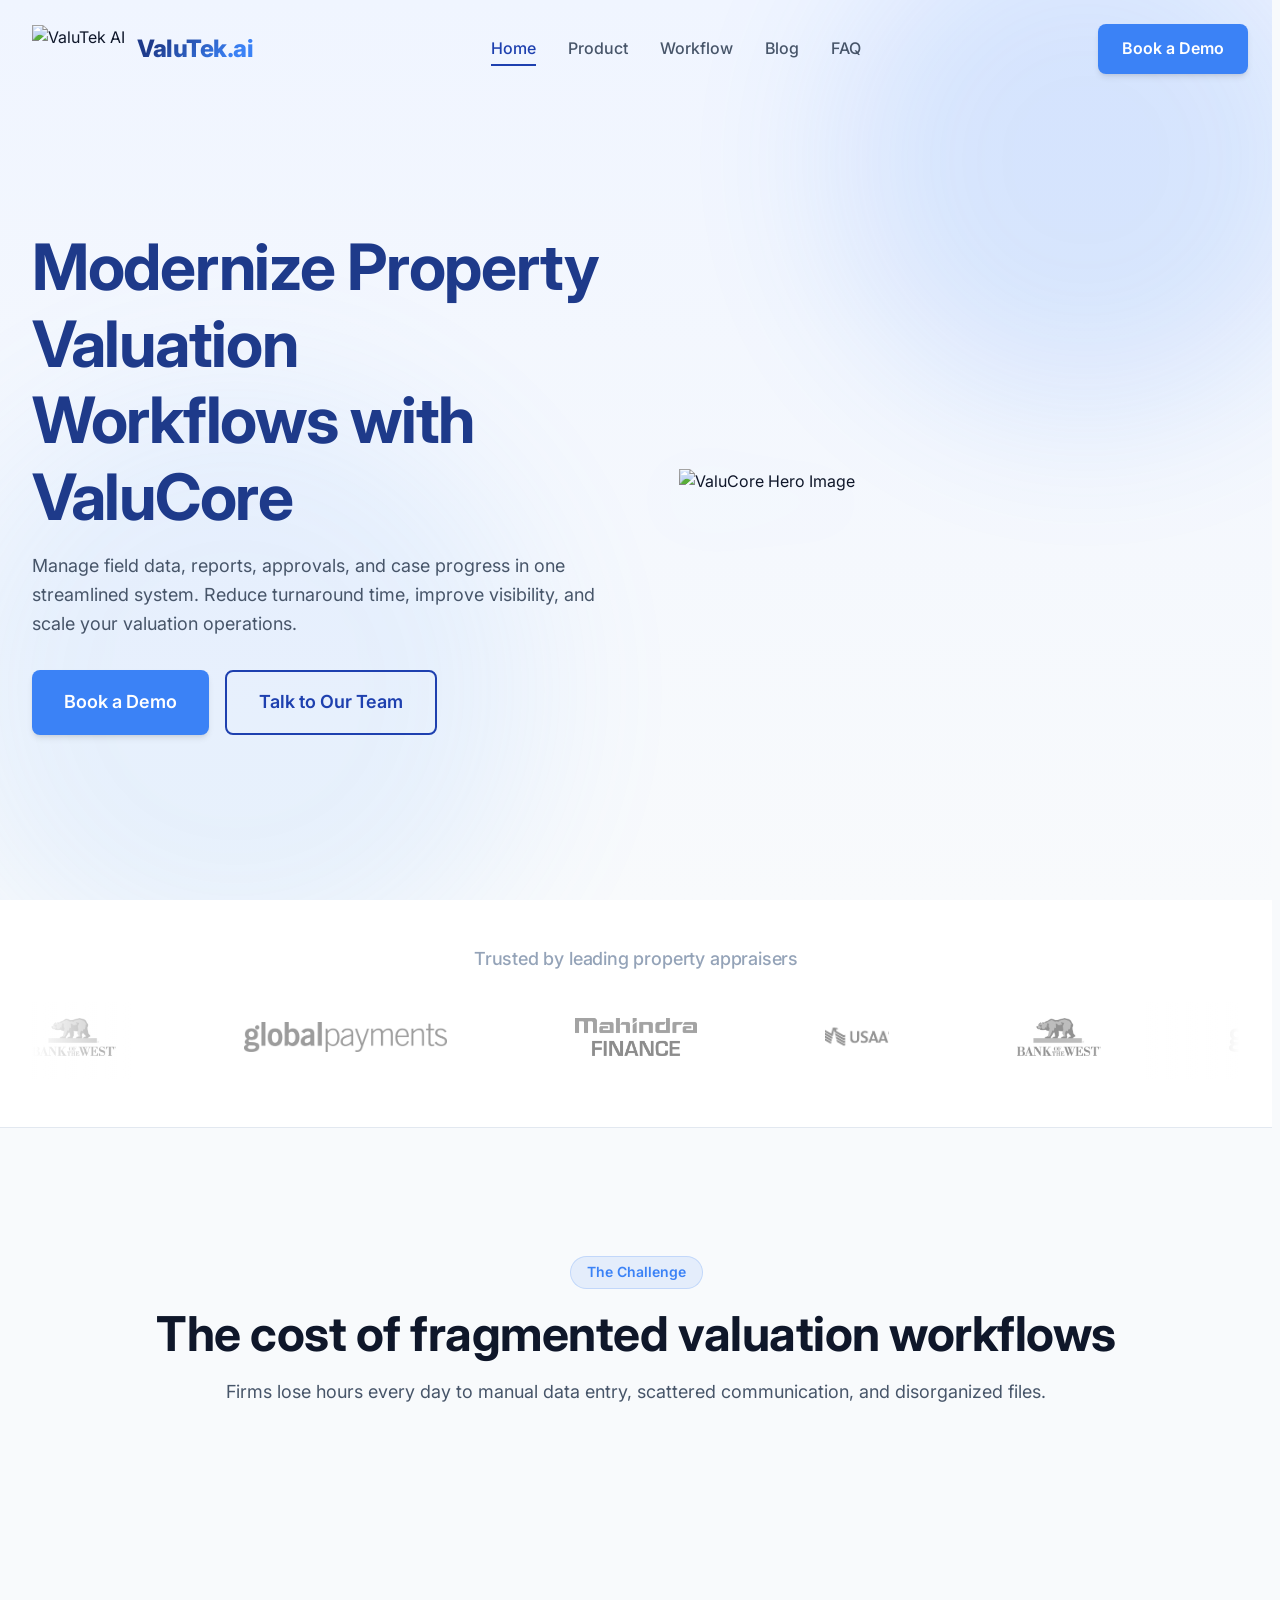
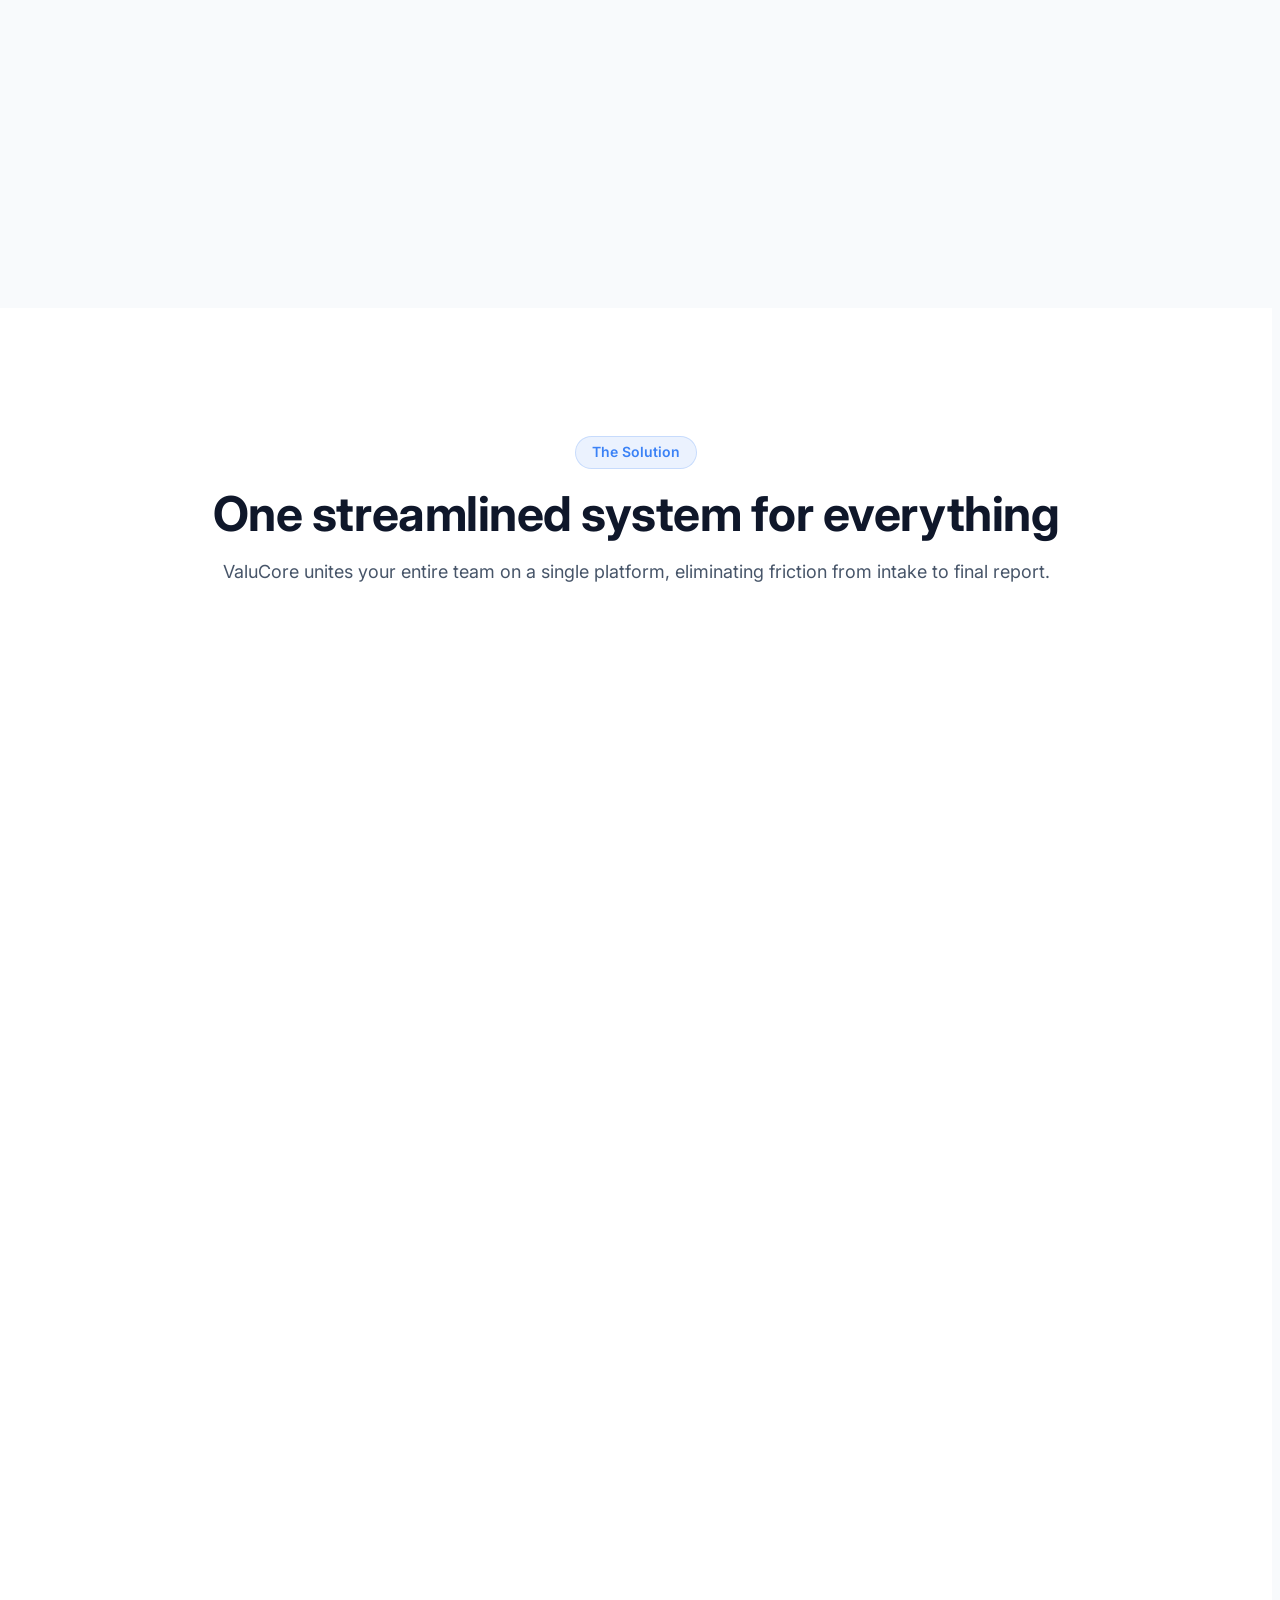
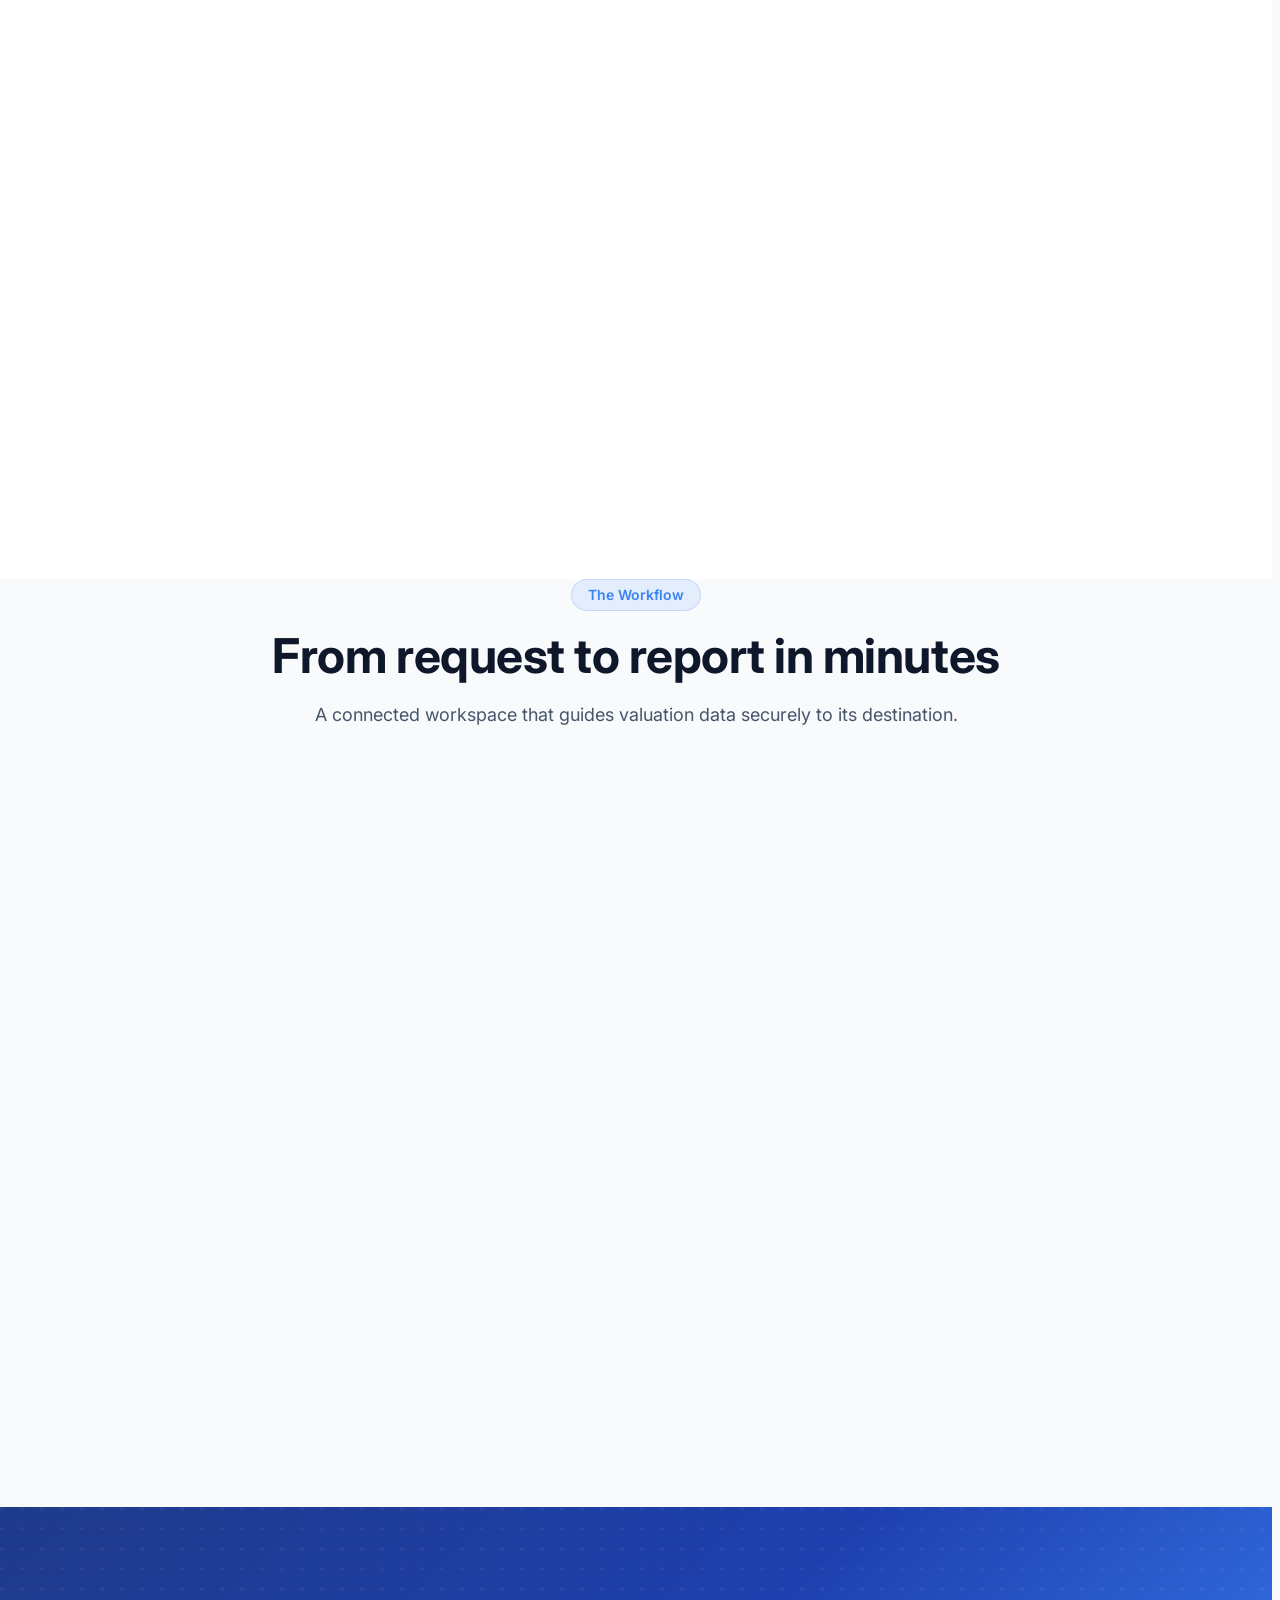
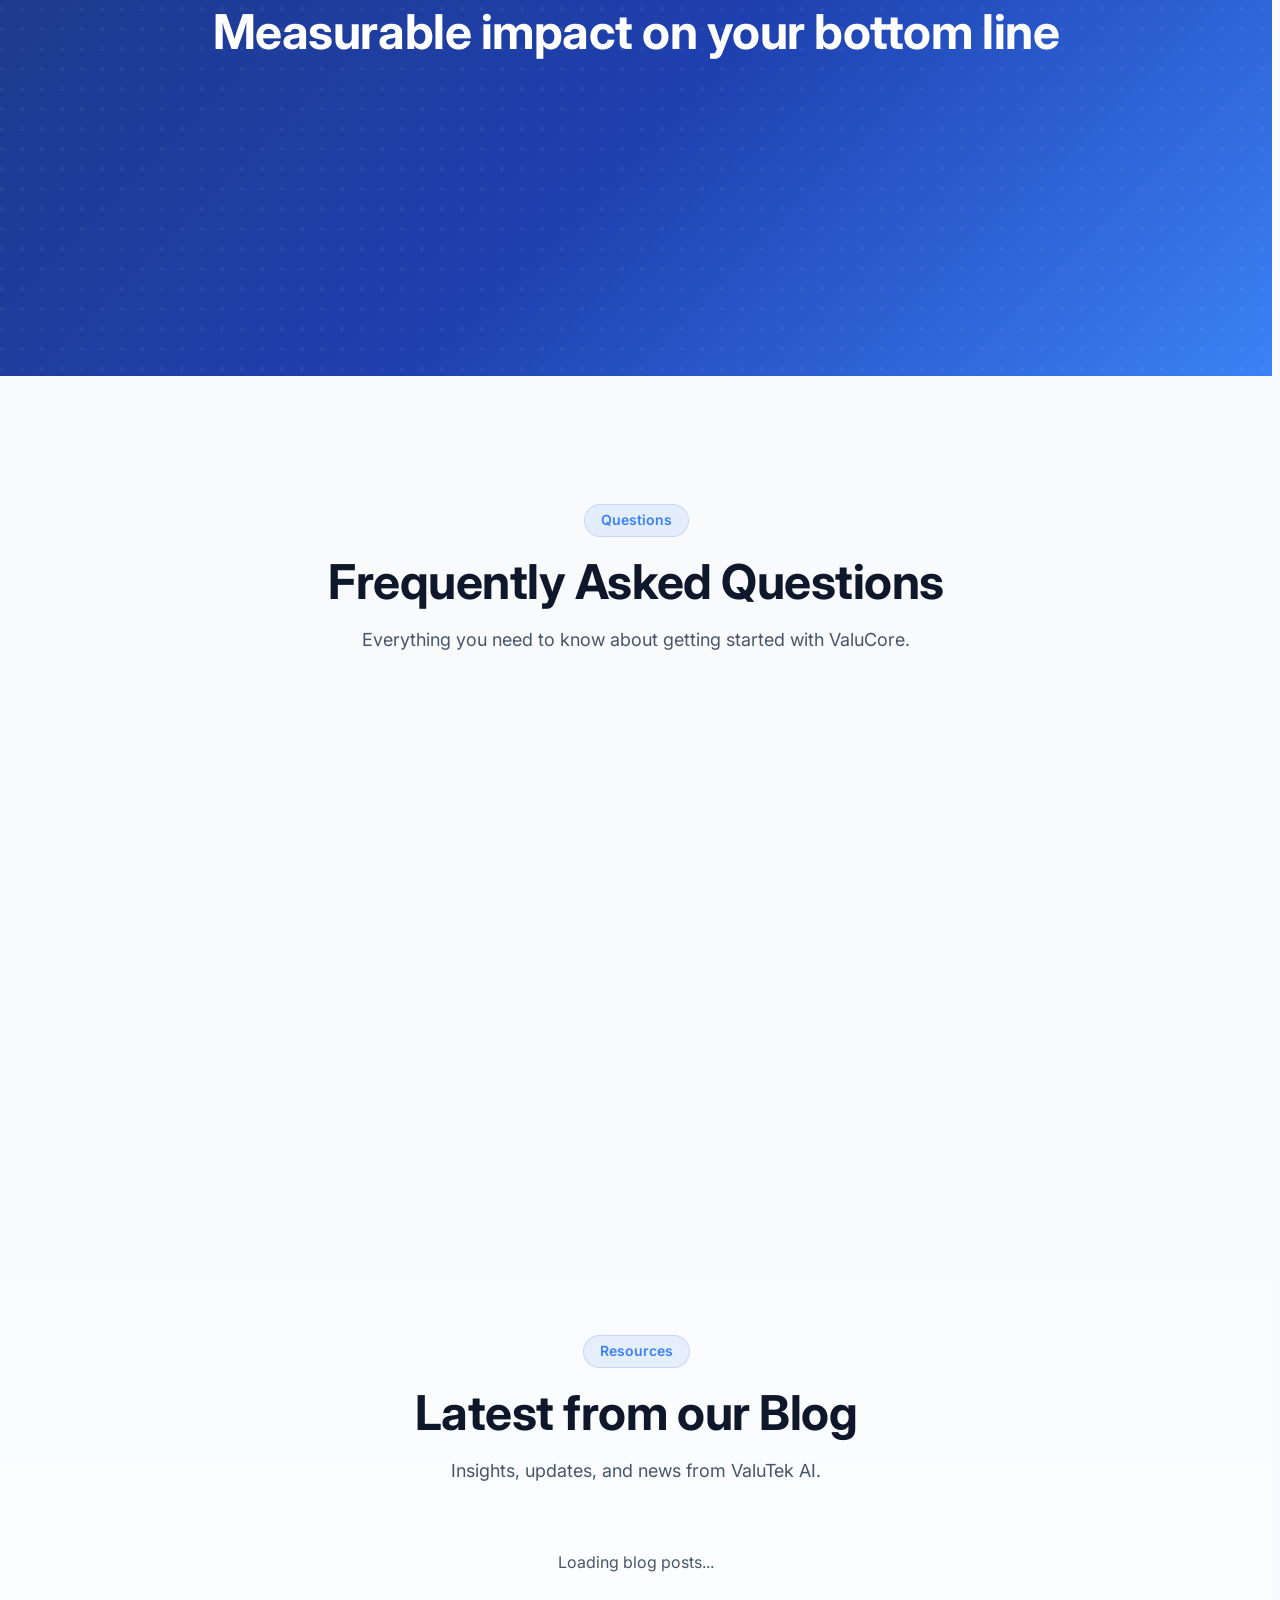
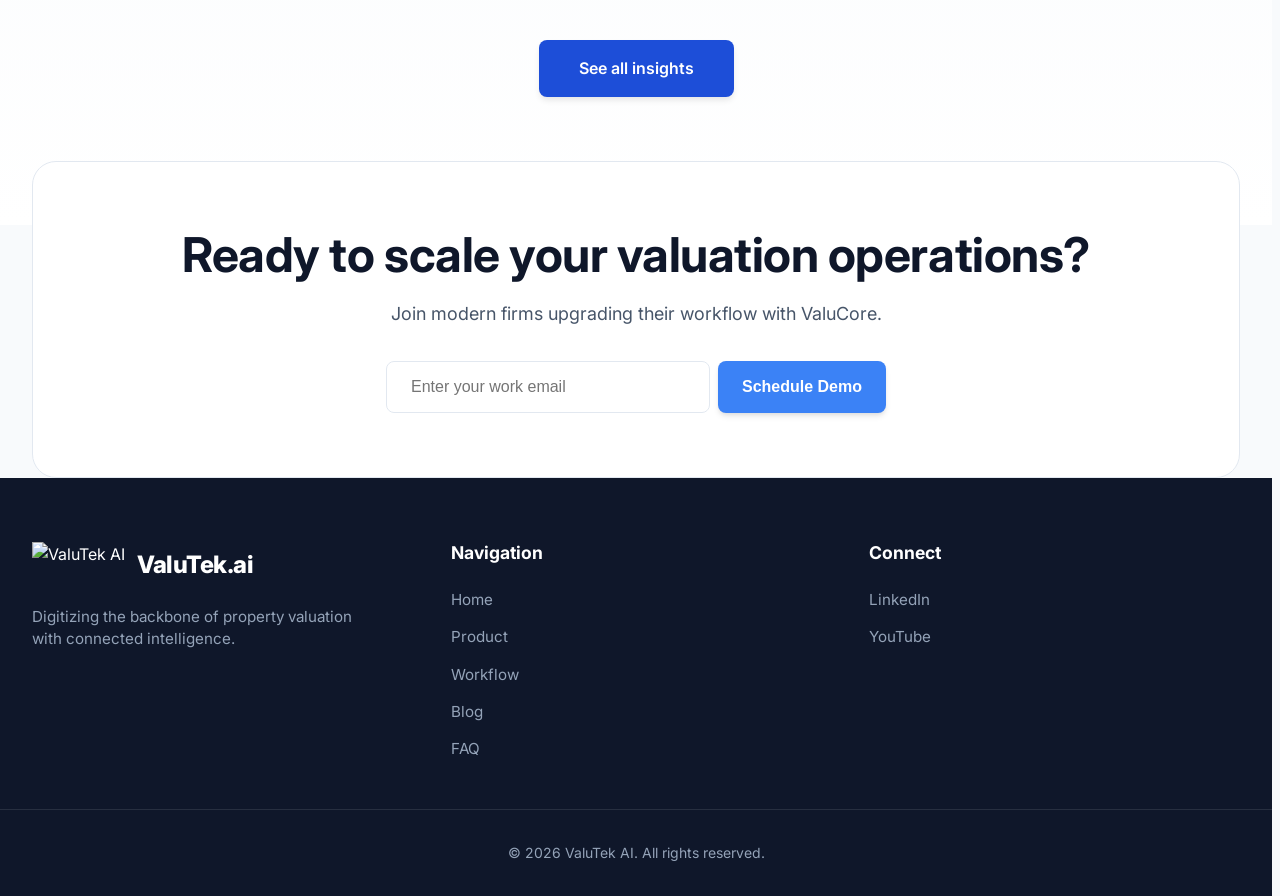
==== commit 6d74ceb9: "Add new stock imagery and update styling for mobile layouts" ====
--- a/index.html
+++ b/index.html
@@ -46,8 +46,7 @@
                 </div>
             </div>
             <div class="hero-visual fade-in">
-                <!-- Hero SVG Illustration -->
-                <img src="new hero pro max.svg" alt="Valutek AI Dynamics Dashboard" class="hero-image">
+                <img src="hero section.jpg" alt="ValuCore Hero Image" class="hero-image">
             </div>
         </div>
         <!-- Background elements -->
@@ -157,7 +156,7 @@
                     </ul>
                 </div>
                 <div class="feature-image">
-                    <img src="dashboard.png" alt="ValuCore Unified Dashboard" class="feature-img">
+                    <img src="dashboard_stock_1_1773744856173.png" alt="ValuCore Unified Dashboard" class="feature-img">
                 </div>
             </div>
             
@@ -172,7 +171,7 @@
                     </ul>
                 </div>
                 <div class="feature-image">
-                    <img src="mobile.png" alt="ValuCore Mobile App" class="feature-img no-frame">
+                    <img src="mobile_stock_1_1773744893453.png" alt="ValuCore Mobile App" class="feature-img">
                 </div>
             </div>
         </div>
@@ -210,7 +209,7 @@
                     </div>
                 </div>
                 <div class="feature-image">
-                     <img src="workflow.png" alt="ValuCore Connected Workflow" class="feature-img">
+                     <img src="team_stock_1_workflow_1773744933971.png" alt="ValuCore Connected Workflow" class="feature-img">
                 </div>
             </div>
         </div>
@@ -425,6 +424,19 @@
                 } else {
                     navbar.classList.remove('scrolled');
                 }
+
+                // Smooth highlight for Workflow step cards in view
+                const stepCards = document.querySelectorAll('.step-card');
+                stepCards.forEach(card => {
+                    const rect = card.getBoundingClientRect();
+                    const viewHeight = Math.max(document.documentElement.clientHeight, window.innerHeight);
+                    // Add active state if card is near target center focus
+                    if (rect.top <= (viewHeight * 0.55) && rect.bottom >= (viewHeight * 0.35)) {
+                        card.classList.add('active');
+                    } else {
+                        card.classList.remove('active');
+                    }
+                });
                 
                 let current = '';
                 sections.forEach(section => {
--- a/style.css
+++ b/style.css
@@ -996,6 +996,23 @@
     transform: scale(1.1);
     background: var(--primary-light);
     color: white;
+}
+
+.step-card.active .step-num {
+    transform: scale(1.15);
+    background: var(--primary);
+    color: white;
+    box-shadow: 0 0 15px rgba(30, 64, 175, 0.4);
+    border-color: var(--primary-light);
+}
+
+.step-card.active {
+    opacity: 1 !important;
+    transform: translateY(0) scale(1) !important;
+}
+
+.step-card.active h3 {
+    color: var(--primary);
 }
 
 /* FAQ Accordion */
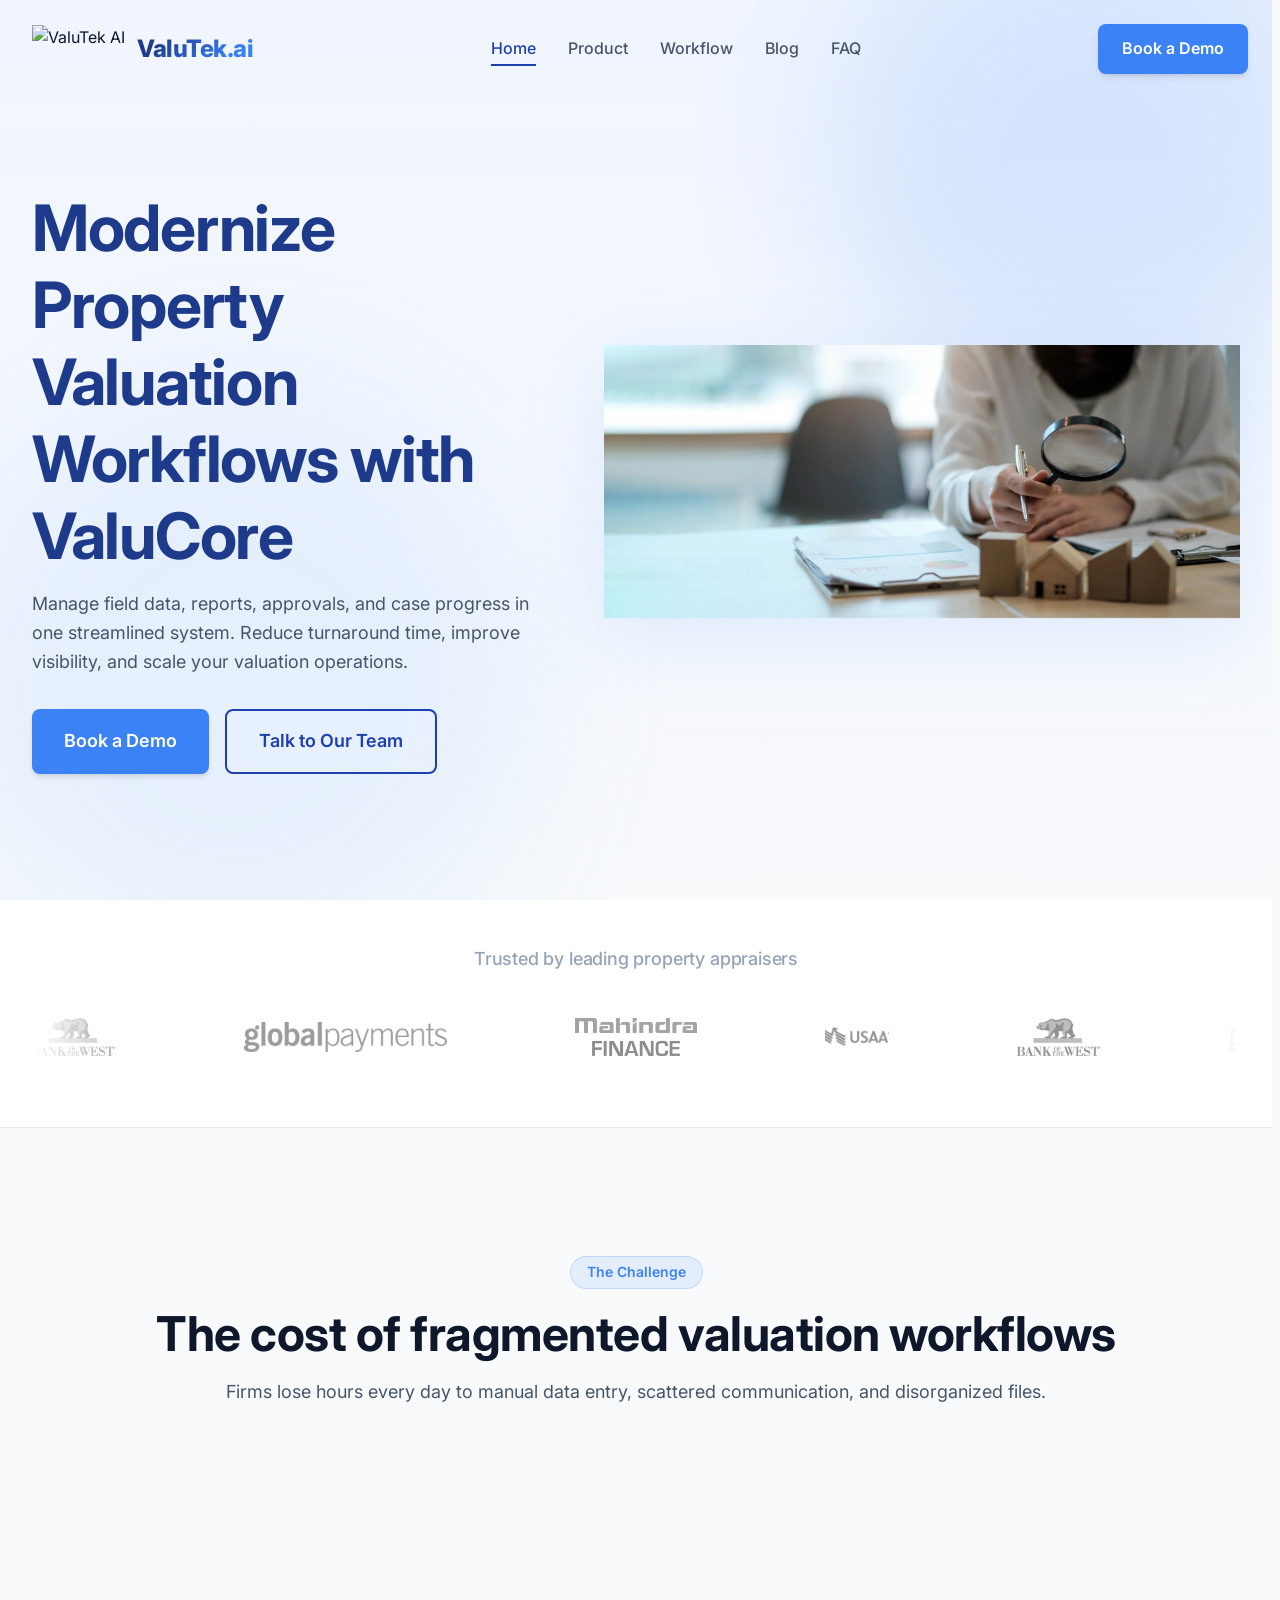
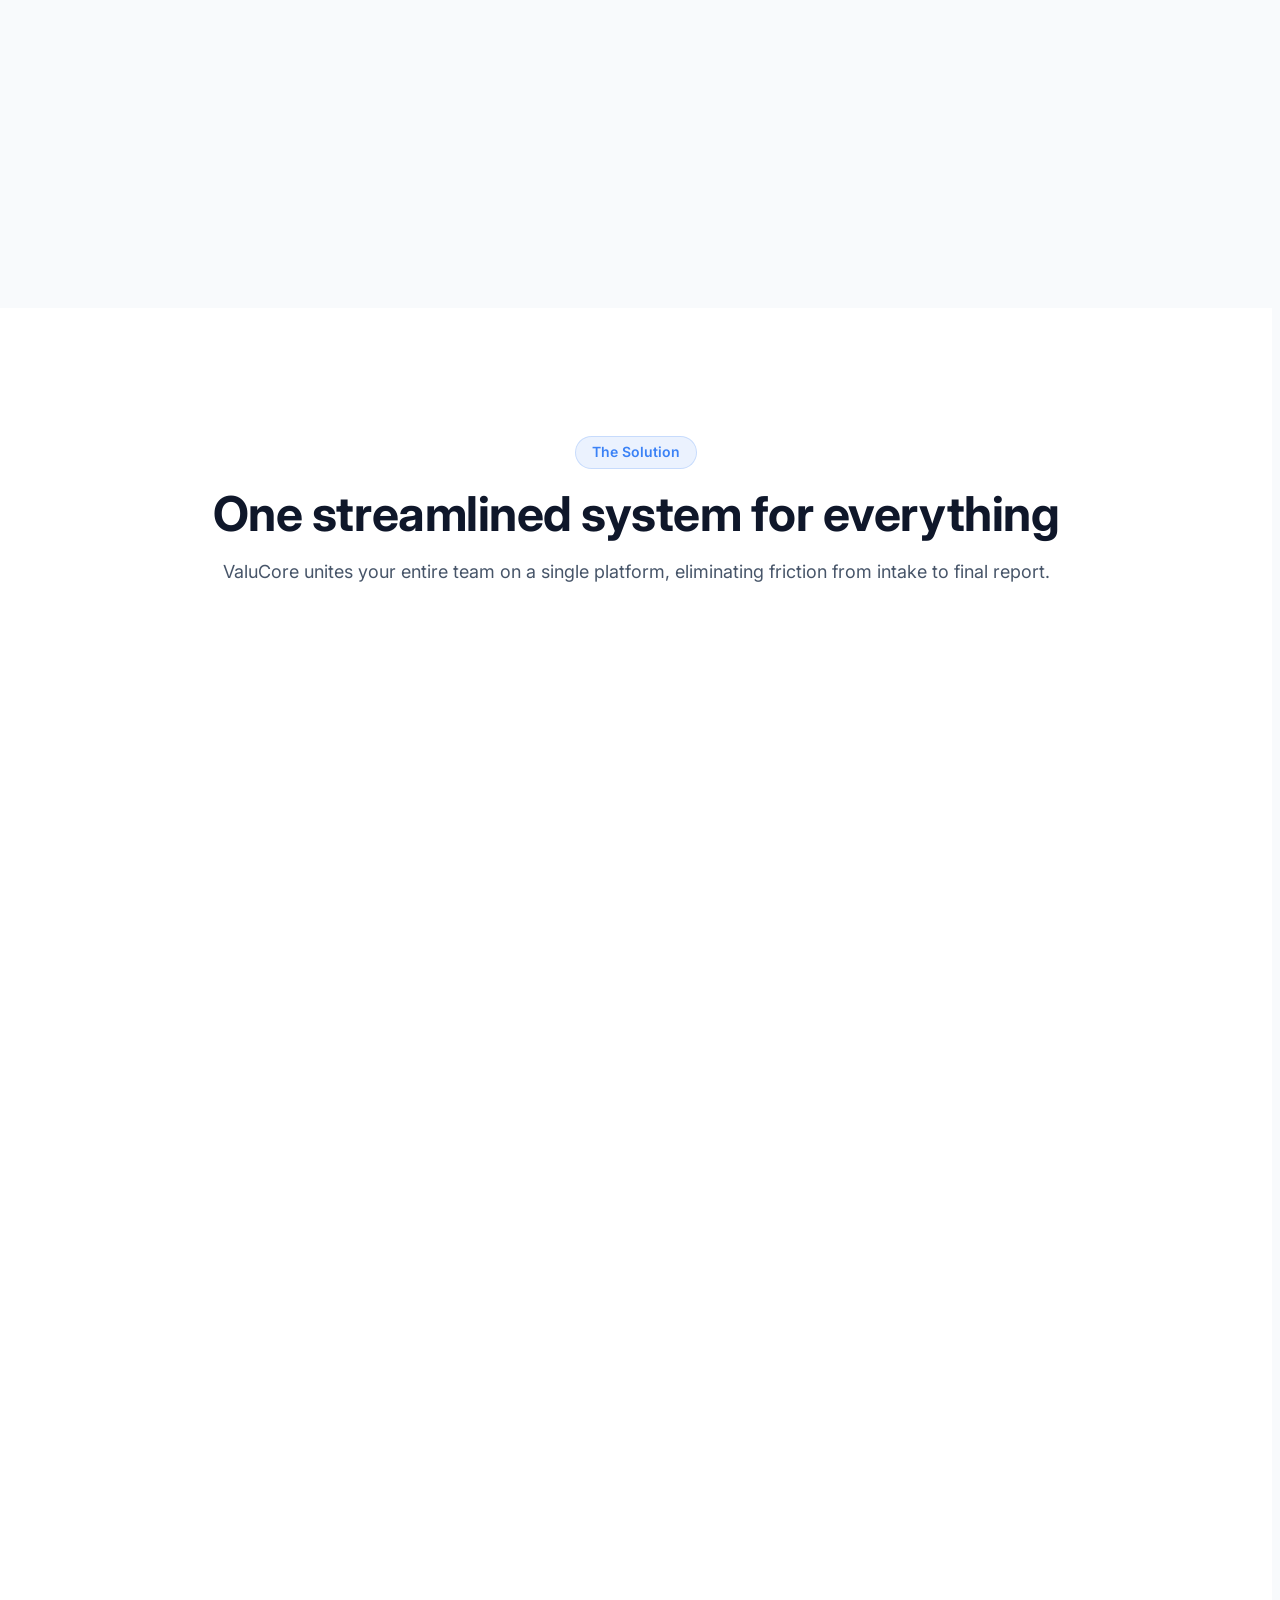
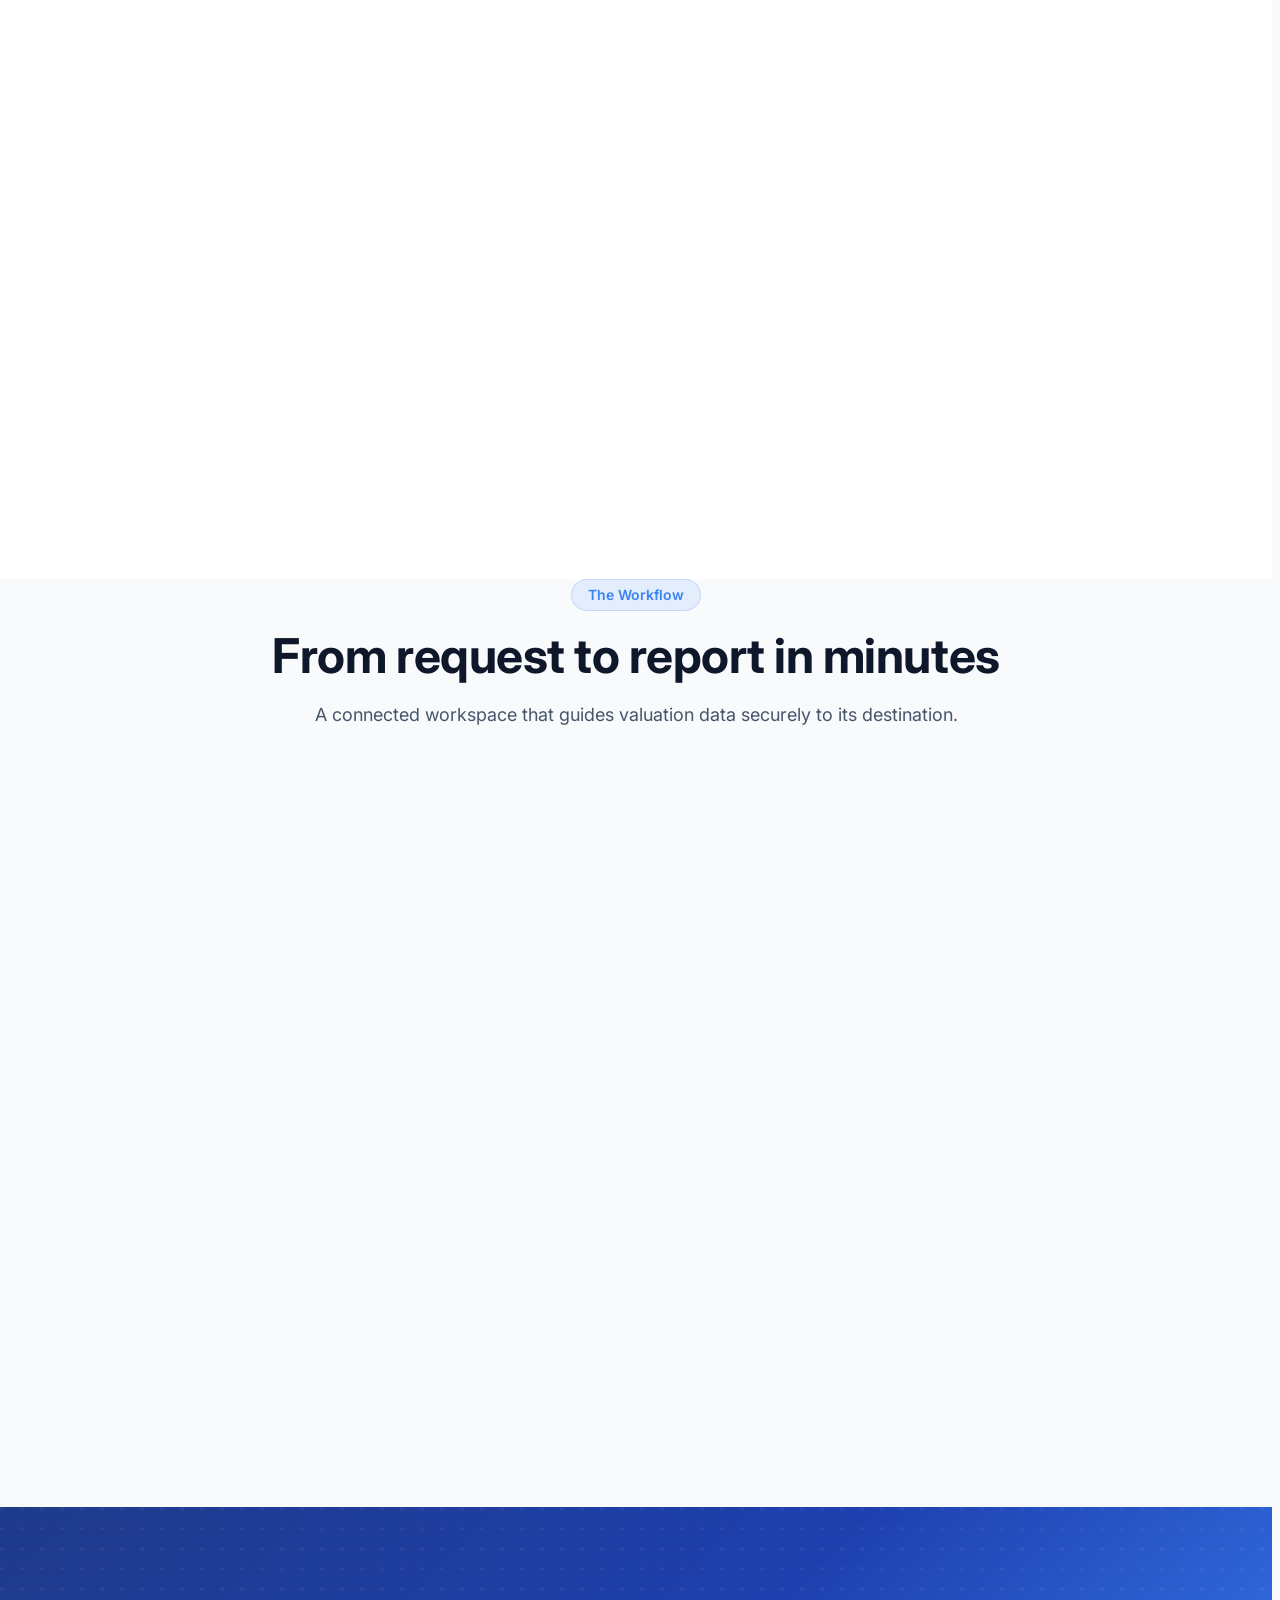
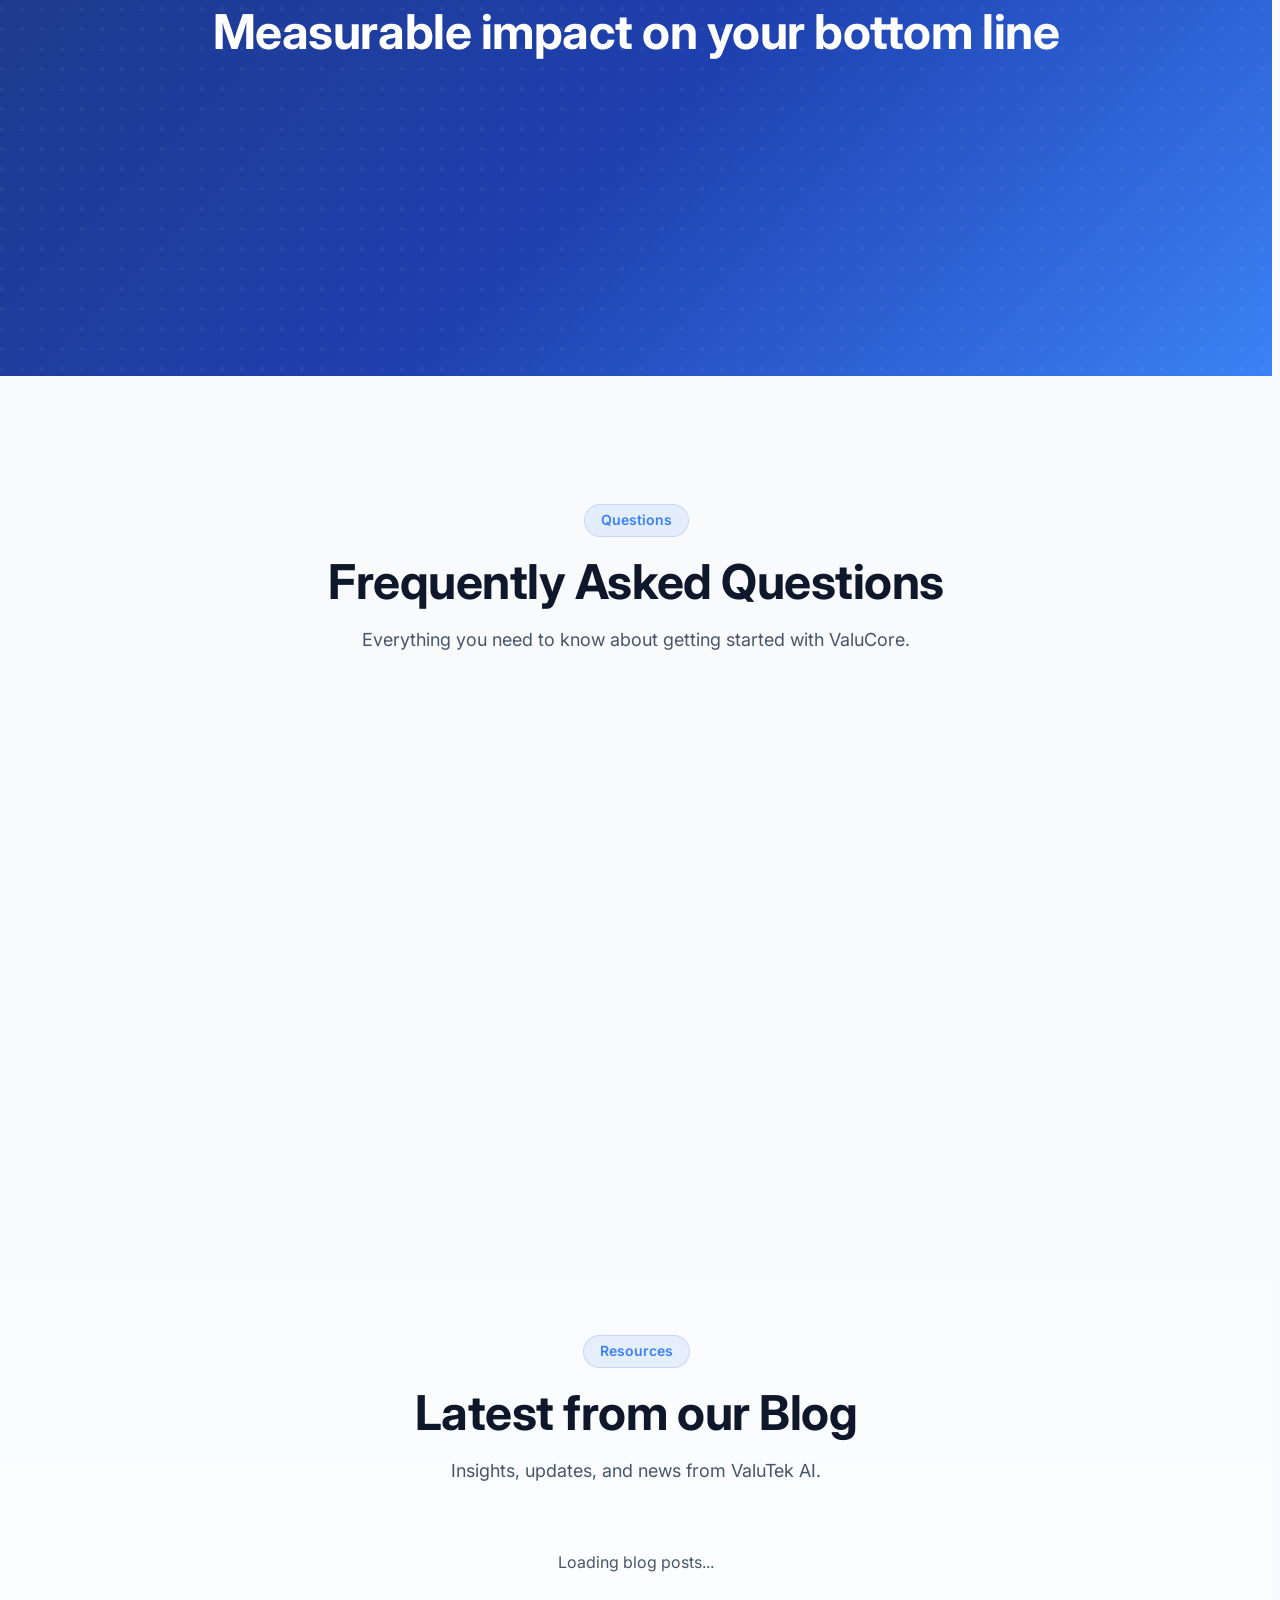
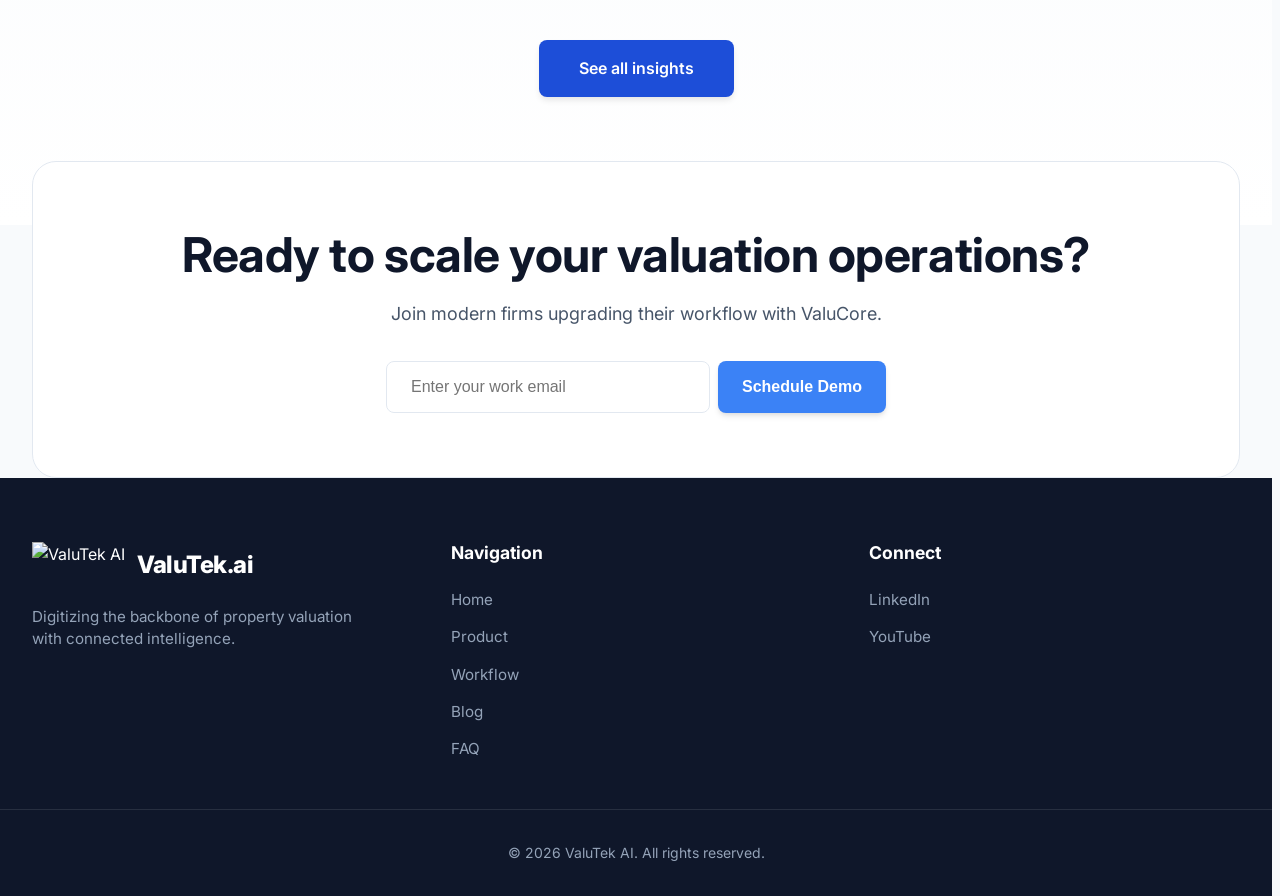
==== commit 53951d9d: "Optimize hero image size and enlarge layout dimensions" ====
--- a/index.html
+++ b/index.html
@@ -46,7 +46,7 @@
                 </div>
             </div>
             <div class="hero-visual fade-in">
-                <img src="hero section.jpg" alt="ValuCore Hero Image" class="hero-image">
+                <img src="hero section.webp" alt="ValuCore Hero Image" class="hero-image">
             </div>
         </div>
         <!-- Background elements -->
--- a/style.css
+++ b/style.css
@@ -304,7 +304,7 @@
 
 @media (min-width: 1024px) {
     .hero-content {
-        grid-template-columns: 1fr 1fr;
+        grid-template-columns: 1fr 1.25fr; /* Give more space to visual column to enlarge image */
     }
 }
 
@@ -334,7 +334,7 @@
 
 .hero-image {
     width: 100%;
-    max-width: 550px;
+    max-width: 700px; /* Increased from 550px to make it enlarged on desktop */
     height: auto;
     filter: drop-shadow(0 20px 40px rgba(59, 130, 246, 0.12));
     transition: transform 0.5s ease-out;
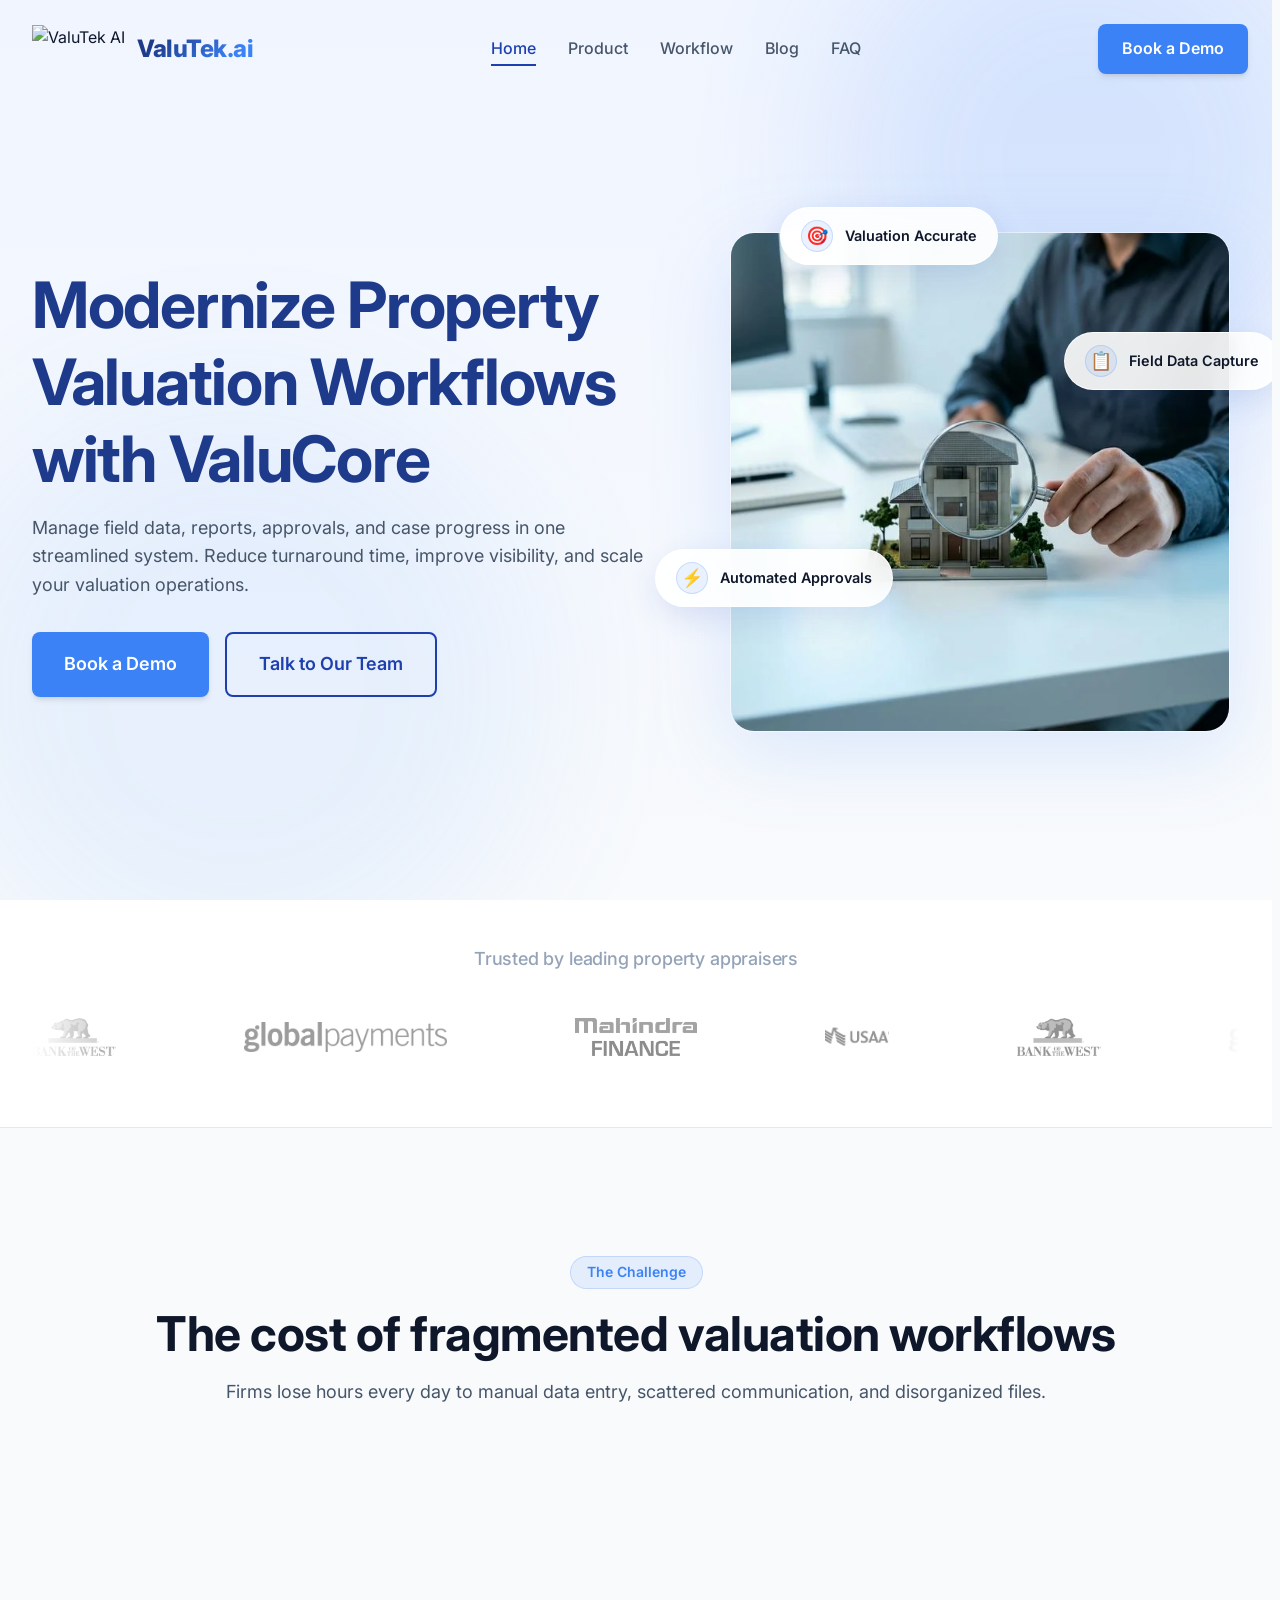
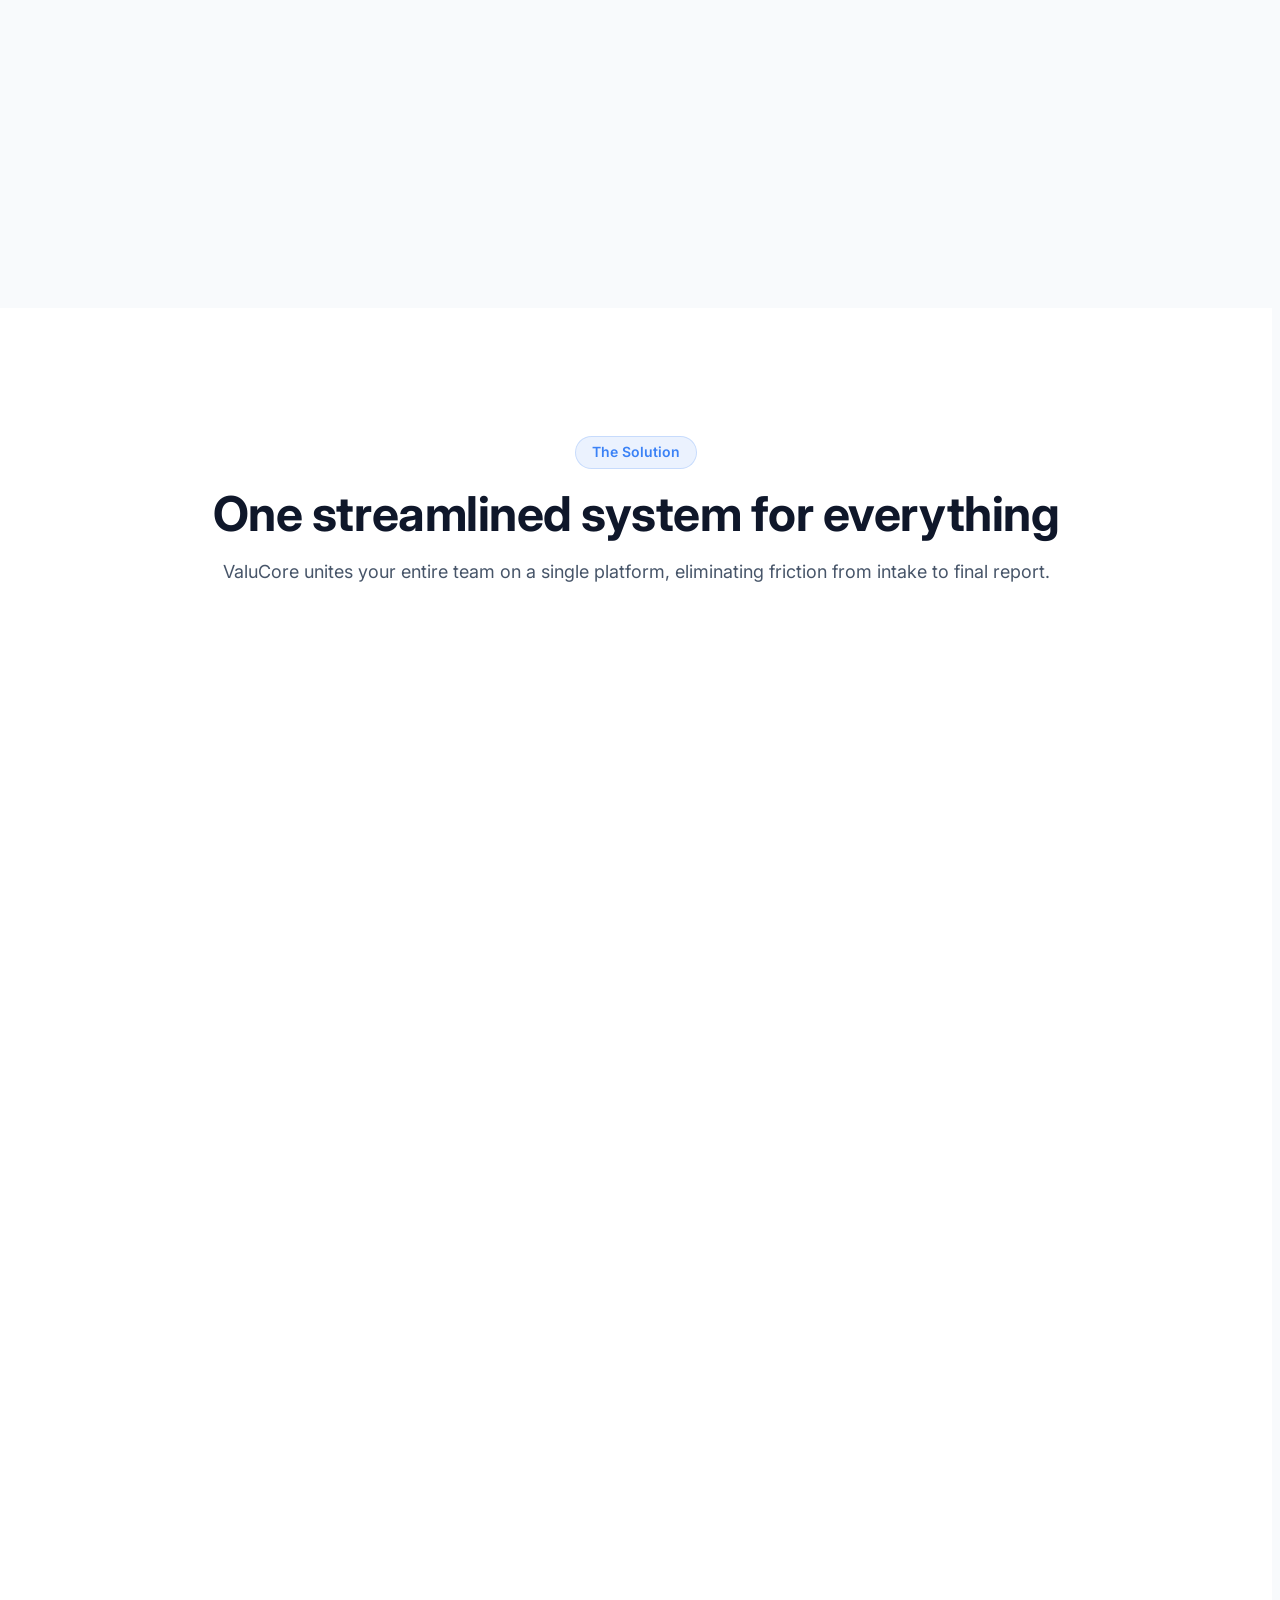
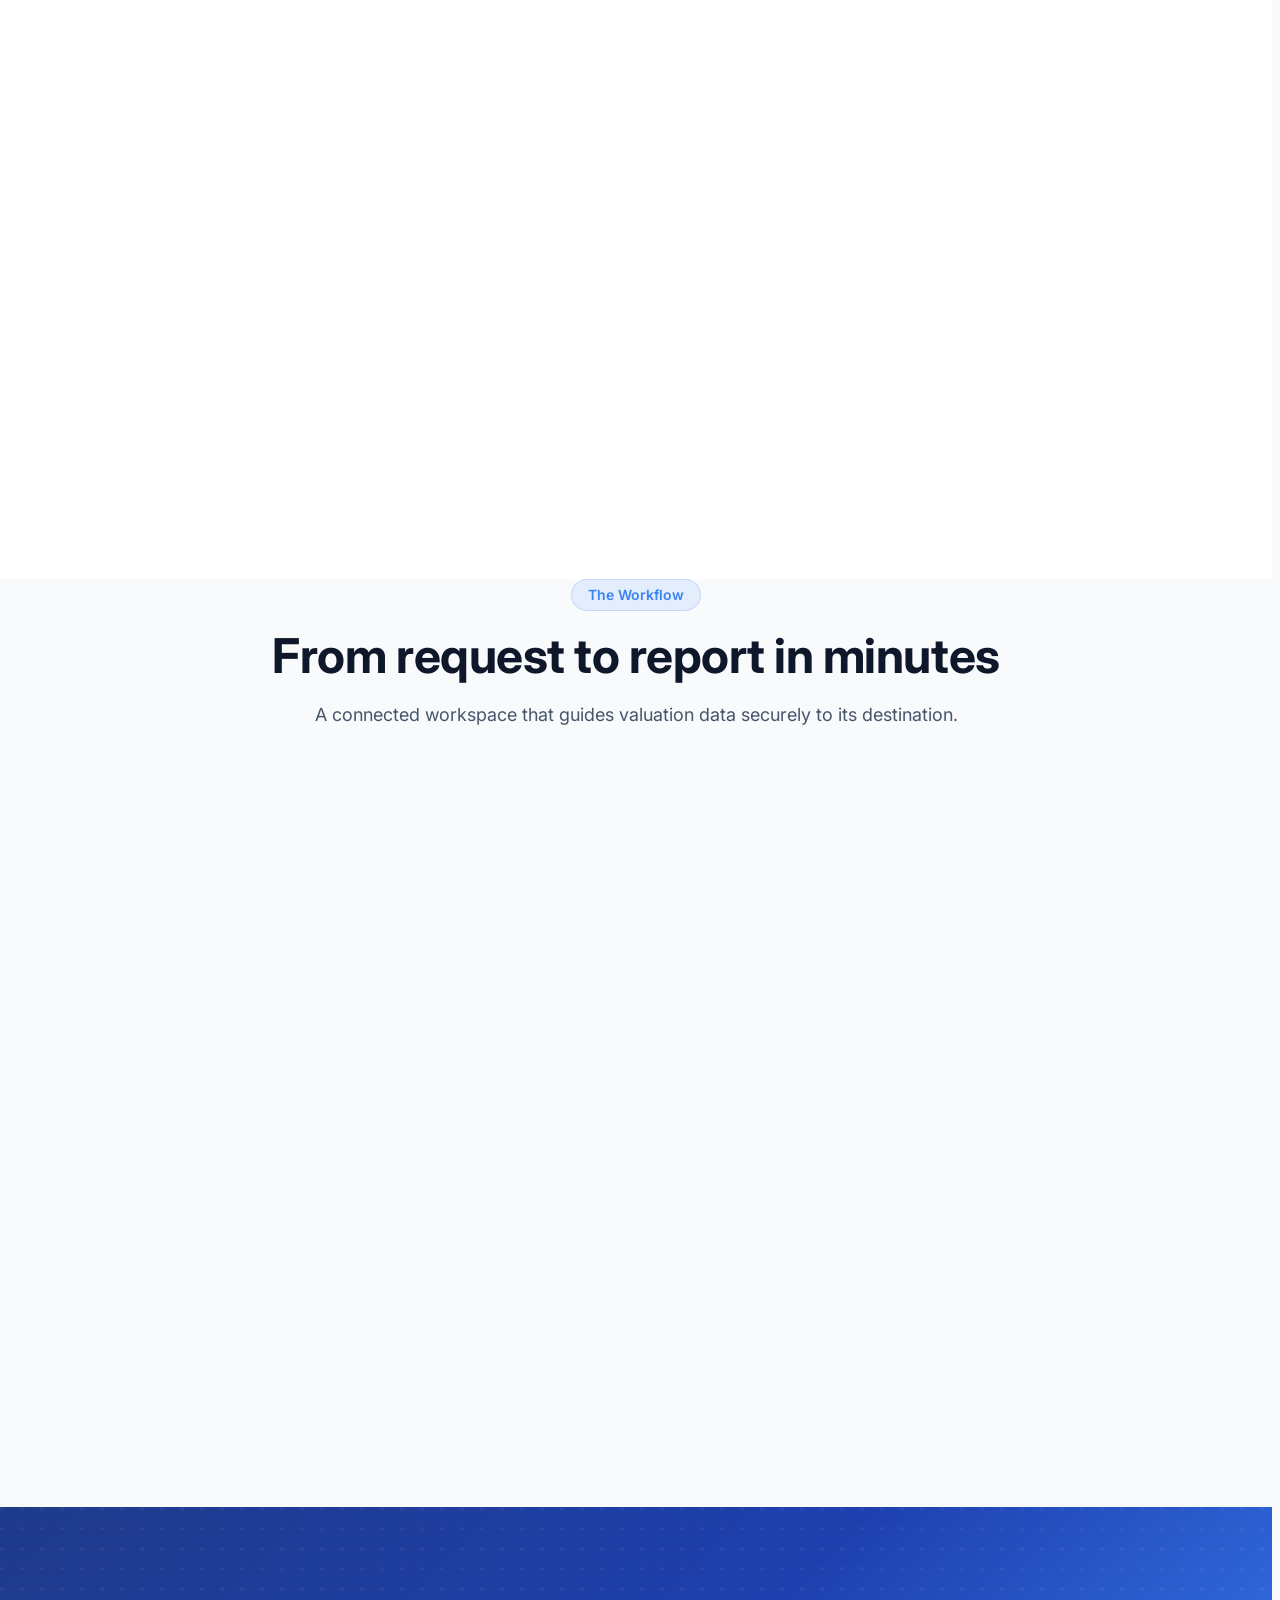
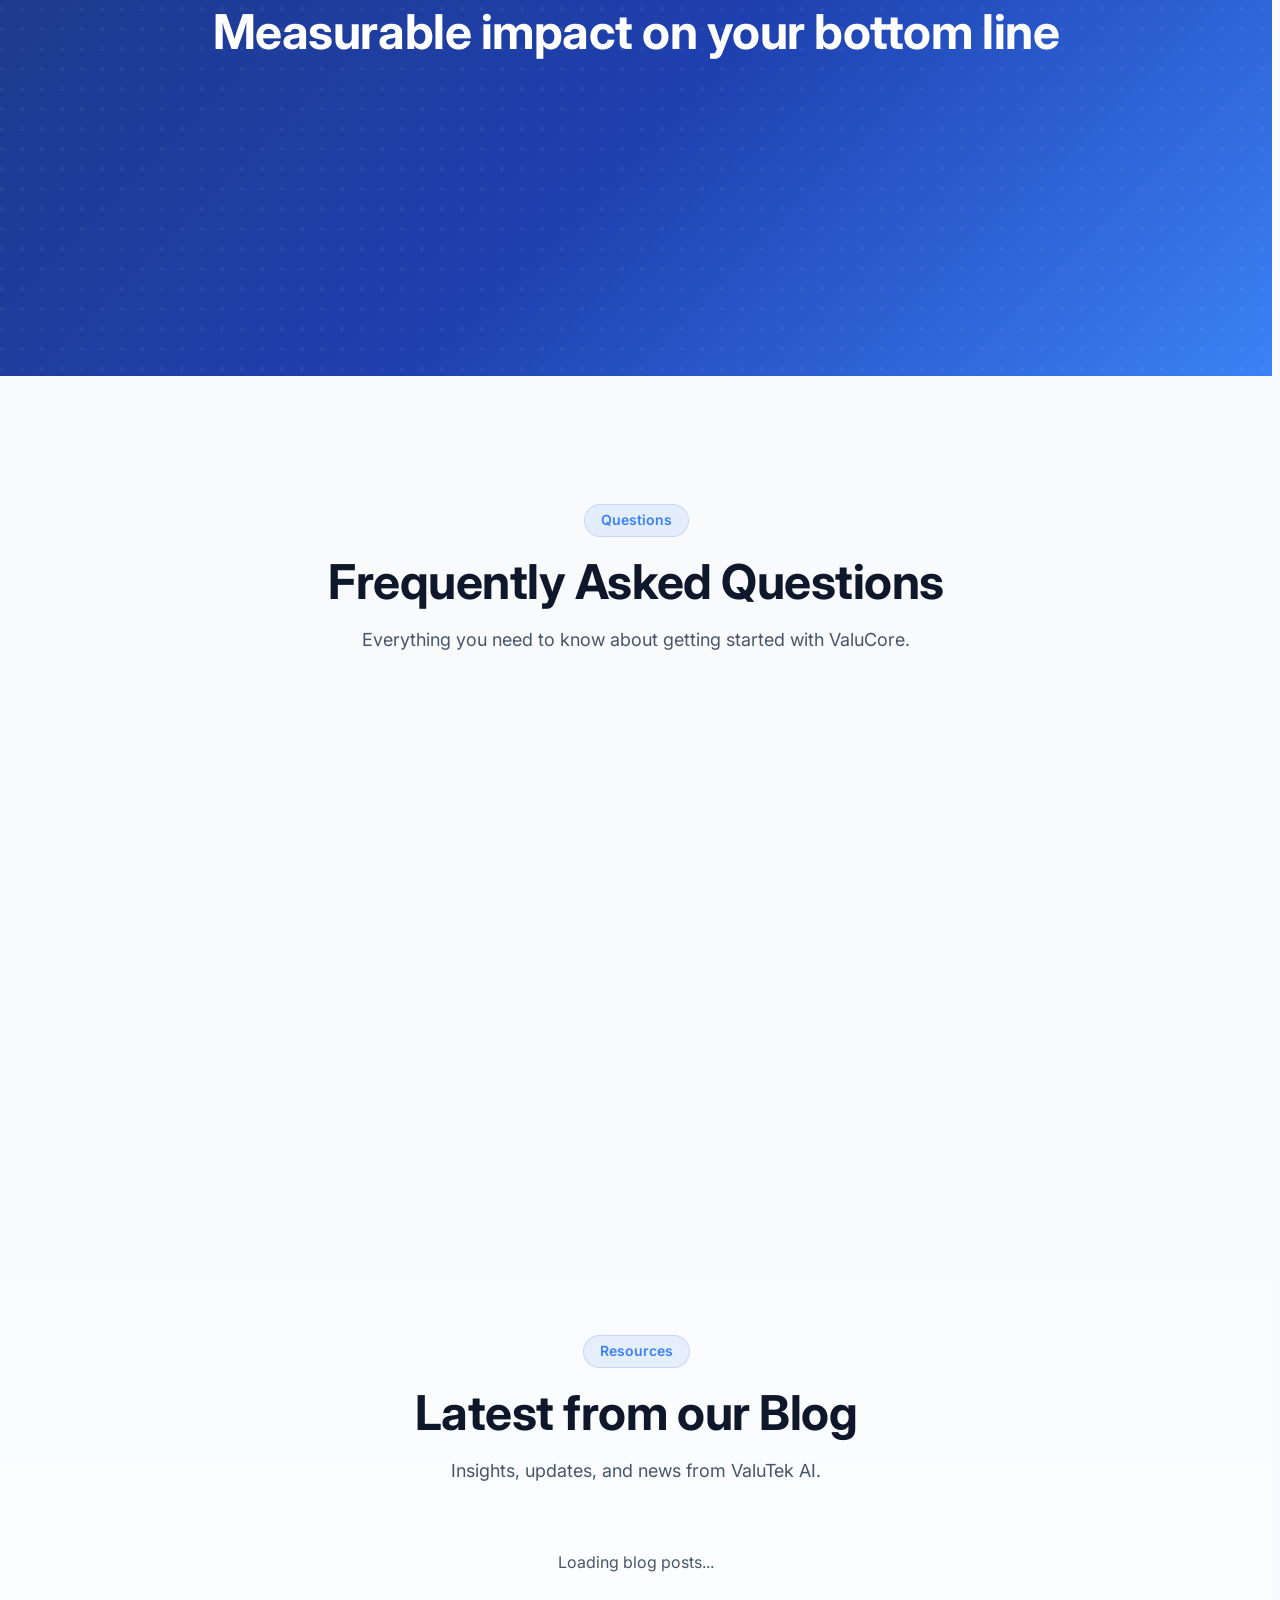
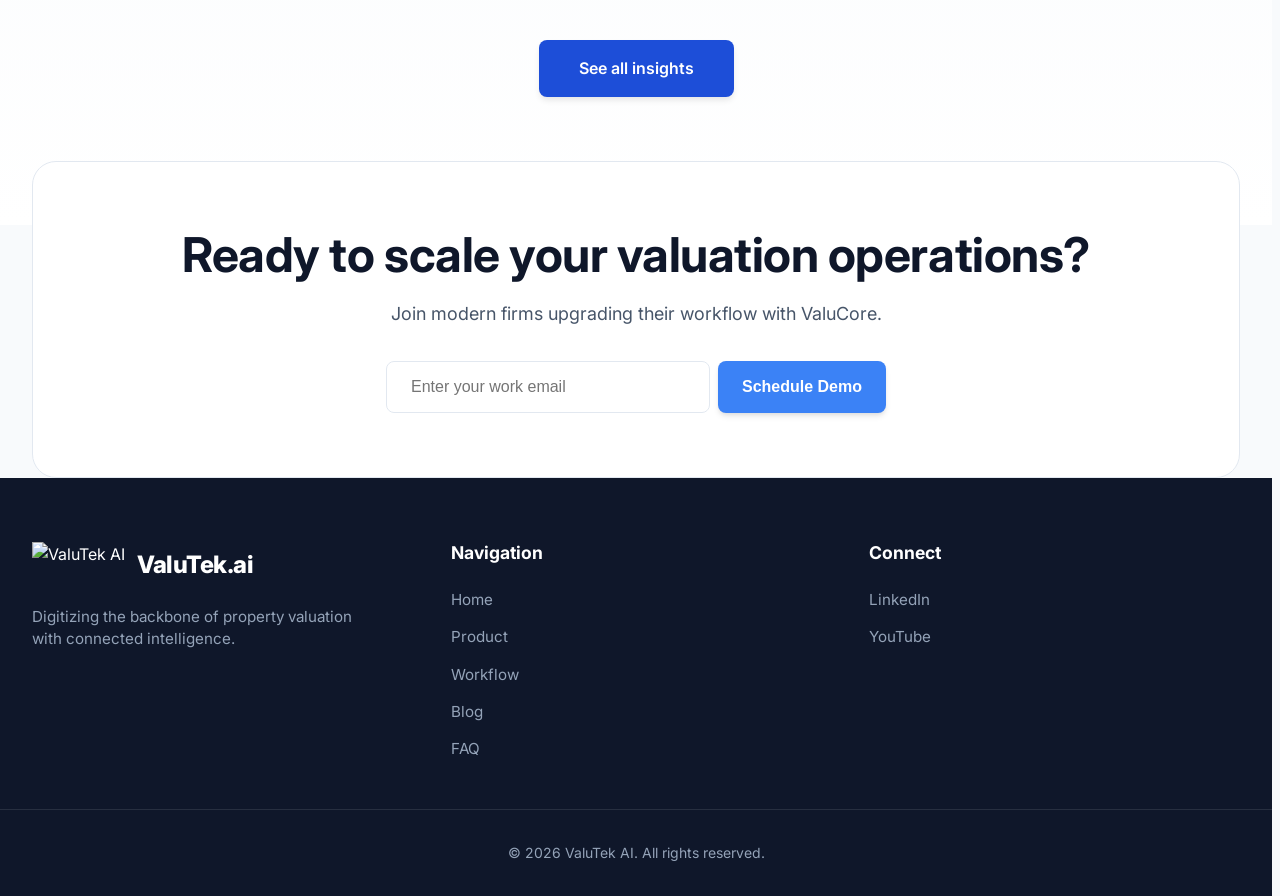
==== commit 7c91752b: "Add floating tech widgets to hero and update grid layout for breathable titles" ====
--- a/index.html
+++ b/index.html
@@ -46,7 +46,22 @@
                 </div>
             </div>
             <div class="hero-visual fade-in">
-                <img src="hero section.webp" alt="ValuCore Hero Image" class="hero-image">
+                <div class="visual-container">
+                    <img src="hero section.webp" alt="ValuCore Hero Image" class="hero-image">
+                    <!-- Floating Widgets inspired by modern dashboard accents -->
+                    <div class="floating-widget widget-1">
+                        <div class="widget-icon">📋</div>
+                        <div class="widget-text">Field Data Capture</div>
+                    </div>
+                    <div class="floating-widget widget-2">
+                        <div class="widget-icon">⚡</div>
+                        <div class="widget-text">Automated Approvals</div>
+                    </div>
+                    <div class="floating-widget widget-3">
+                        <div class="widget-icon">🎯</div>
+                        <div class="widget-text">Valuation Accurate</div>
+                    </div>
+                </div>
             </div>
         </div>
         <!-- Background elements -->
--- a/style.css
+++ b/style.css
@@ -304,7 +304,7 @@
 
 @media (min-width: 1024px) {
     .hero-content {
-        grid-template-columns: 1fr 1.25fr; /* Give more space to visual column to enlarge image */
+        grid-template-columns: 1.2fr 1fr; /* Give more space to text column to prevent title wrapping tightly */
     }
 }
 
@@ -334,14 +334,92 @@
 
 .hero-image {
     width: 100%;
-    max-width: 700px; /* Increased from 550px to make it enlarged on desktop */
+    max-width: 500px; /* Reverted previous overly large expand to allow widget floating safe bounds */
     height: auto;
-    filter: drop-shadow(0 20px 40px rgba(59, 130, 246, 0.12));
+    border-radius: var(--radius-xl); /* Fix sharp edges complaint */
+    filter: drop-shadow(0 20px 40px rgba(59, 130, 246, 0.15));
     transition: transform 0.5s ease-out;
     display: block;
     margin: 0 auto;
     transform-style: preserve-3d;
     will-change: transform;
+    border: 1px solid rgba(255, 255, 255, 0.5); /* Inner border premium look */
+}
+
+/* Floating Widgets Overlay styling inspired by mockup Dashboard floating node elements */
+.visual-container {
+    position: relative;
+    max-width: 550px;
+}
+
+.floating-widget {
+    position: absolute;
+    background: rgba(255, 255, 255, 0.9);
+    backdrop-filter: blur(12px);
+    -webkit-backdrop-filter: blur(12px);
+    border: 1px solid rgba(255, 255, 255, 0.8);
+    border-radius: 50px;
+    padding: 0.75rem 1.25rem;
+    display: flex;
+    align-items: center;
+    gap: 0.75rem;
+    box-shadow: 0 10px 30px rgba(30, 64, 175, 0.12);
+    z-index: 10;
+    transition: transform 0.3s ease;
+    animation: widgetFloat 4s ease-in-out infinite alternate;
+}
+
+.floating-widget:hover {
+    transform: translateY(-4px) scale(1.05);
+}
+
+.widget-icon {
+    width: 32px;
+    height: 32px;
+    background: rgba(59, 130, 246, 0.1);
+    border-radius: 50%;
+    display: flex;
+    align-items: center;
+    justify-content: center;
+    font-size: 1.125rem;
+    border: 1px solid rgba(59, 130, 246, 0.2);
+}
+
+.widget-text {
+    font-size: 0.9rem;
+    font-weight: 600;
+    color: var(--text-primary);
+    white-space: nowrap;
+}
+
+/* Individual locations of widgets floating */
+.widget-1 {
+    top: 20%;
+    right: -10%;
+    animation-delay: 0s;
+}
+
+.widget-2 {
+    bottom: 25%;
+    left: -15%;
+    animation-delay: 1.2s;
+    animation-name: widgetFloatReverse;
+}
+
+.widget-3 {
+    top: -5%;
+    left: 10%;
+    animation-delay: 0.6s;
+}
+
+@keyframes widgetFloat {
+    from { transform: translateY(0px) rotate(0deg); }
+    to { transform: translateY(-12px) rotate(1deg); }
+}
+
+@keyframes widgetFloatReverse {
+    from { transform: translateY(0px) rotate(0deg); }
+    to { transform: translateY(12px) rotate(-1deg); }
 }
 
 /* Animations */
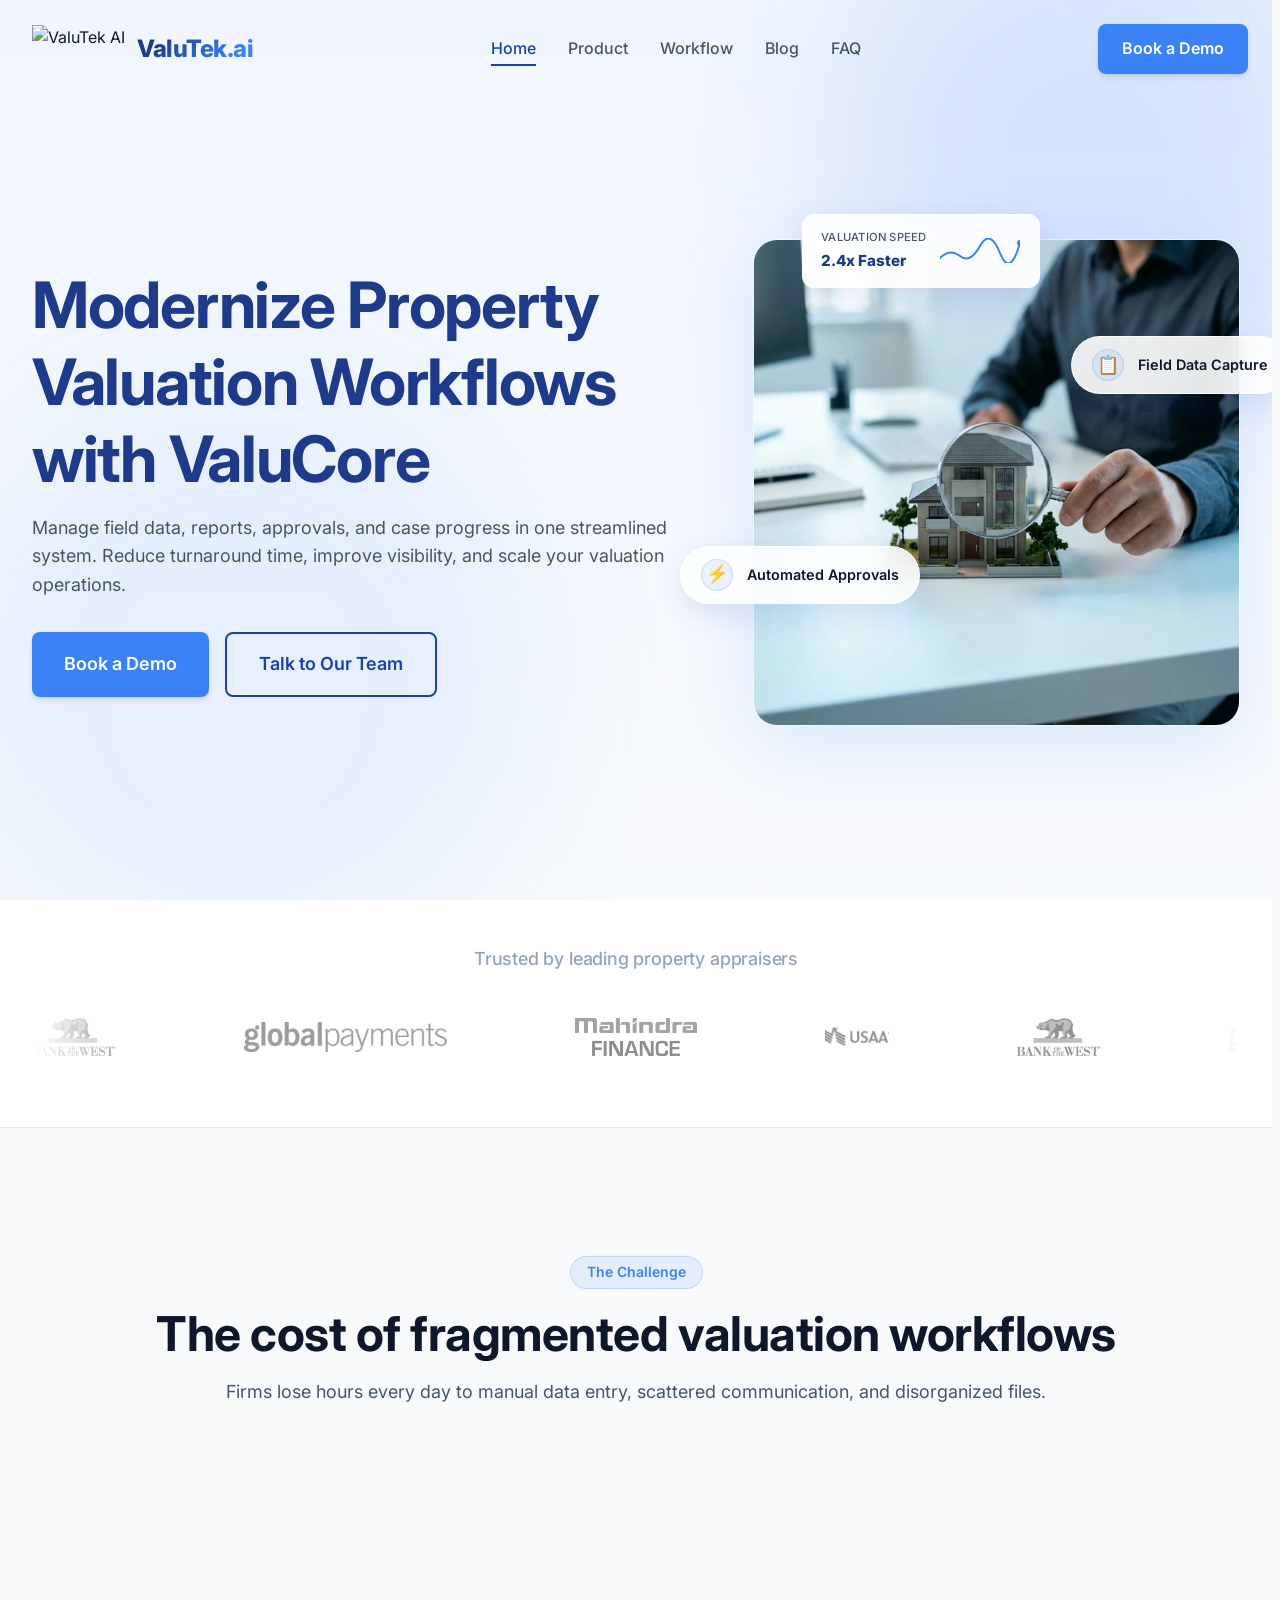
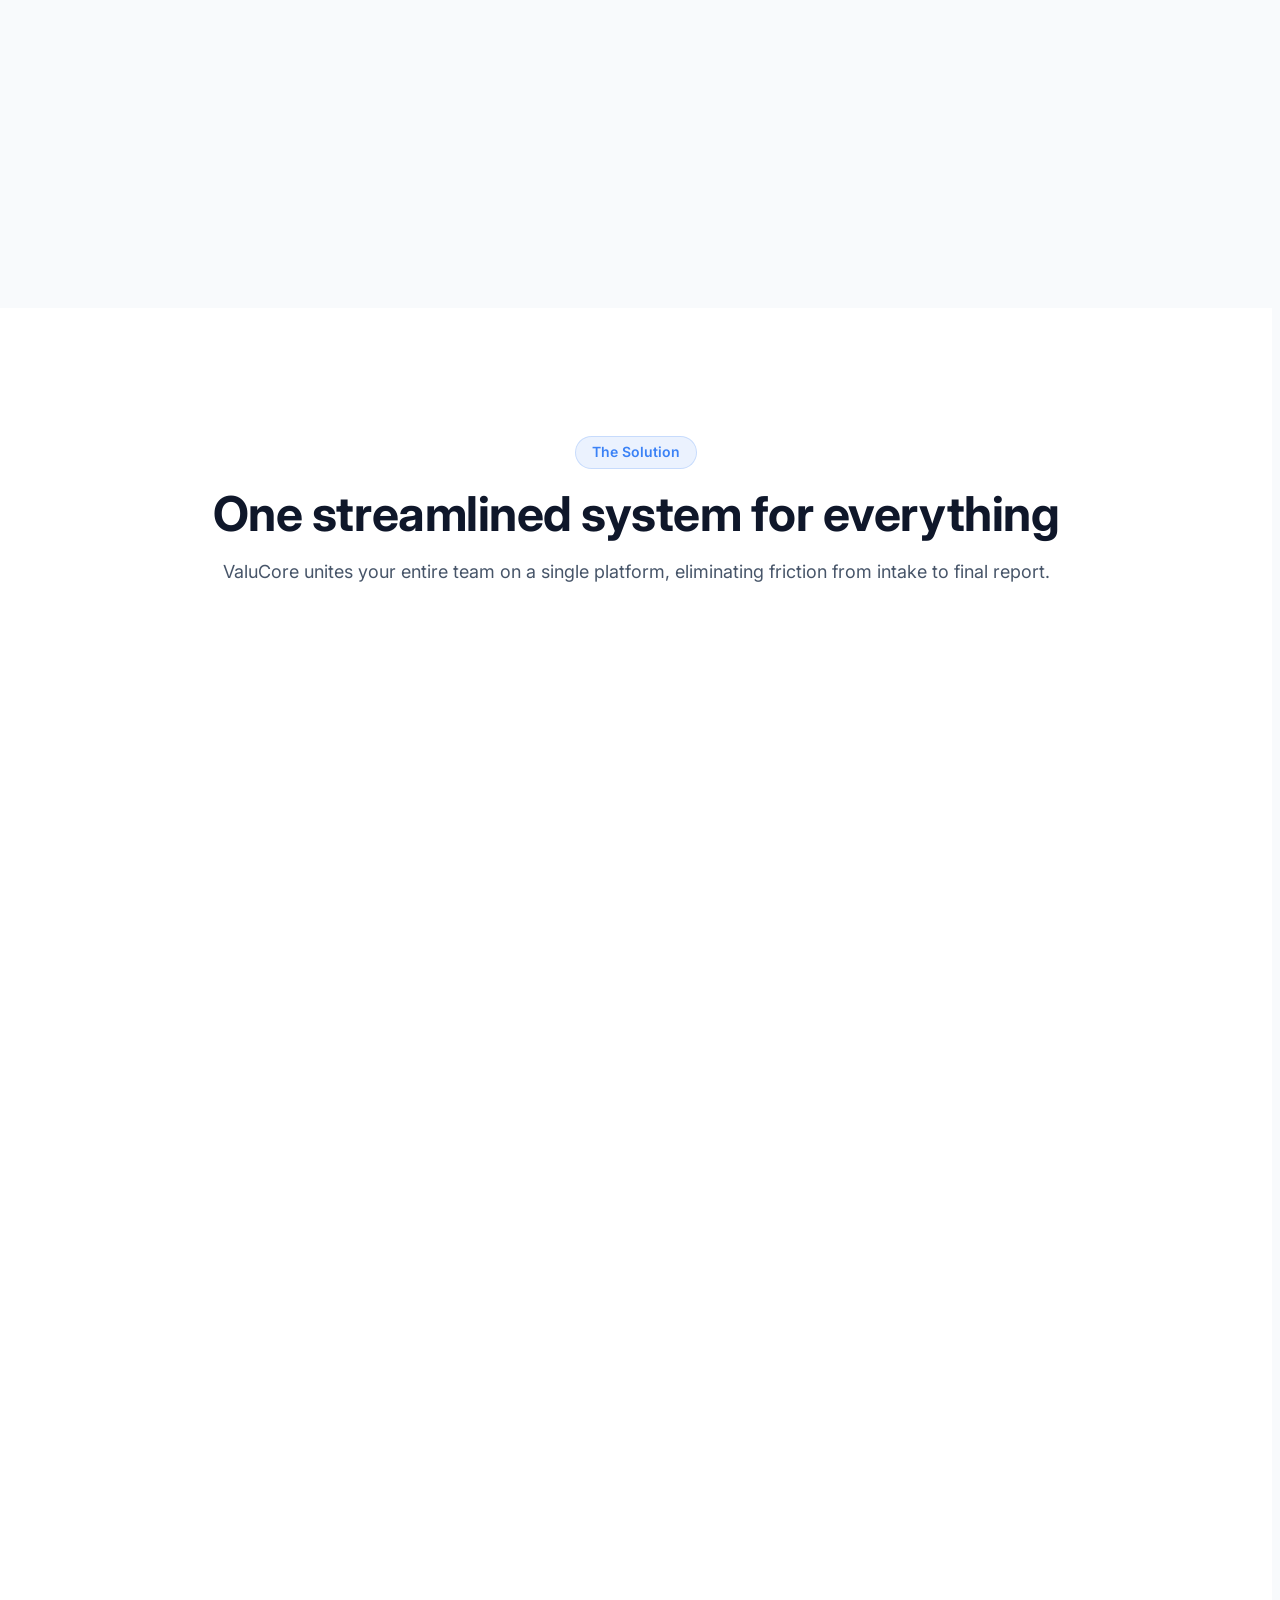
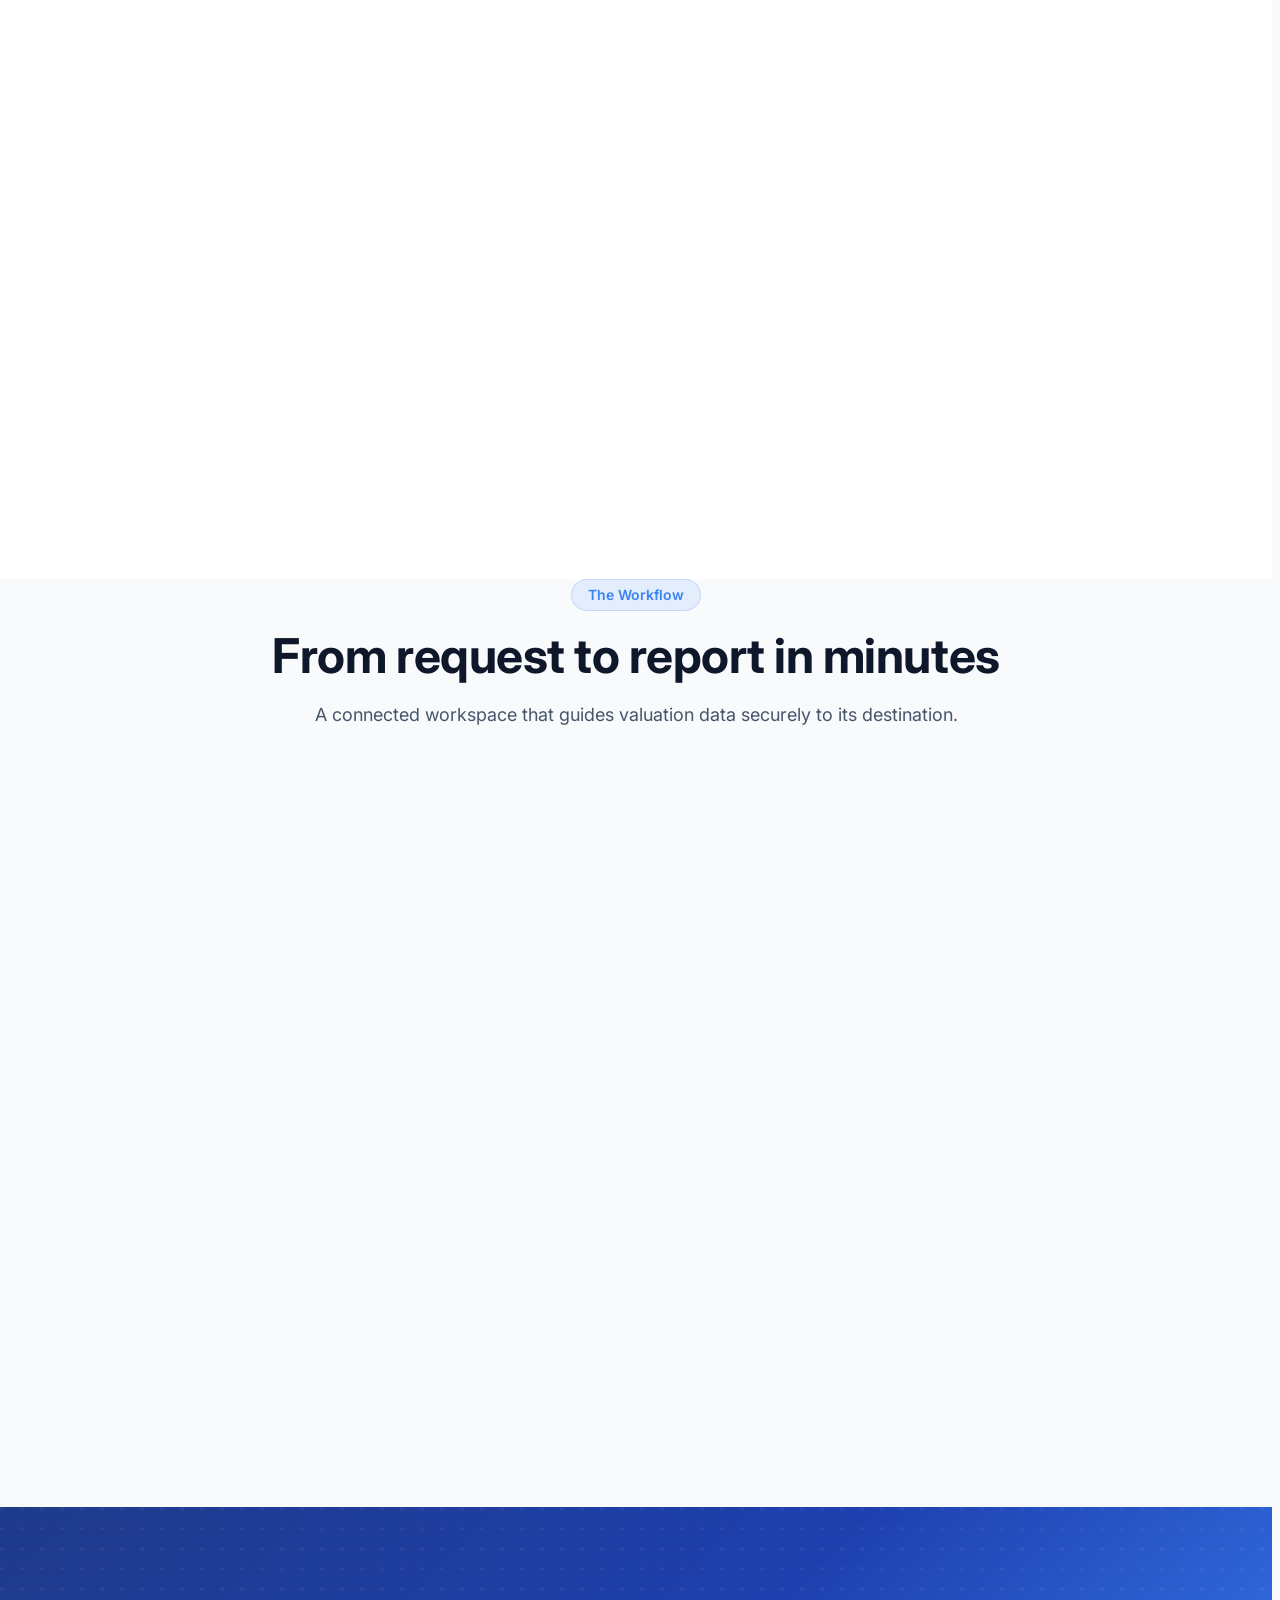
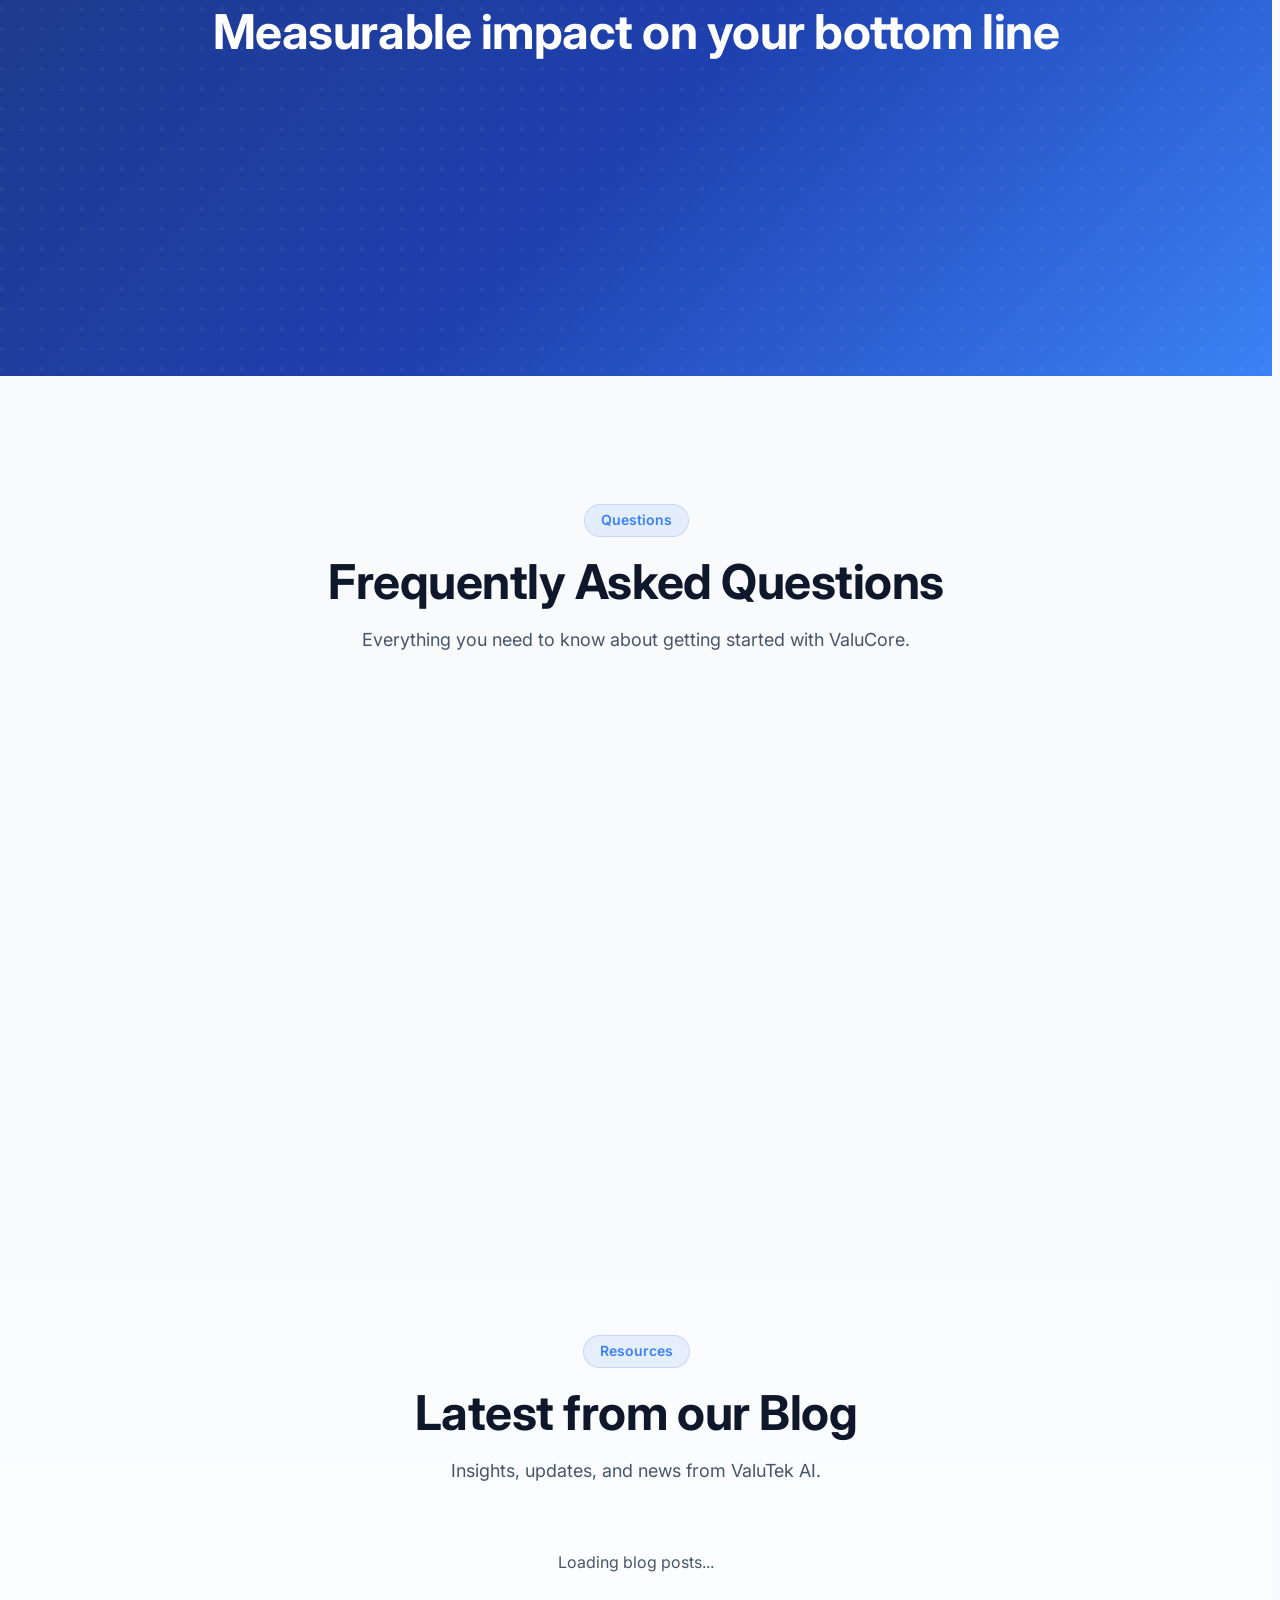
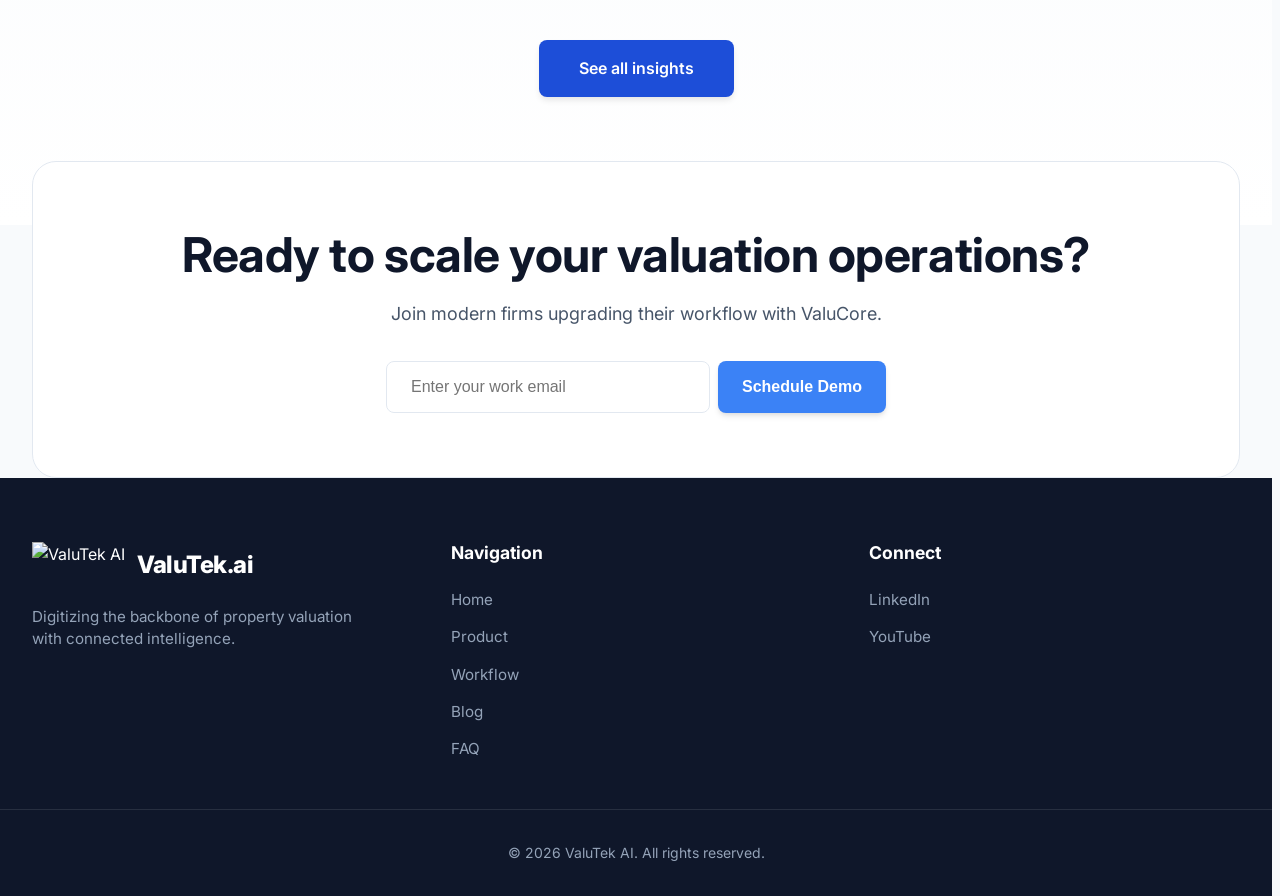
==== commit 65435d33: "Add premium analytical dashboard widget with sparkline and expand title flow" ====
--- a/index.html
+++ b/index.html
@@ -57,9 +57,18 @@
                         <div class="widget-icon">⚡</div>
                         <div class="widget-text">Automated Approvals</div>
                     </div>
-                    <div class="floating-widget widget-3">
-                        <div class="widget-icon">🎯</div>
-                        <div class="widget-text">Valuation Accurate</div>
+                    <!-- Premium Analytic Dashboard Panel -->
+                    <div class="floating-panel widget-3">
+                        <div class="panel-info">
+                            <span class="panel-label">Valuation Speed</span>
+                            <span class="panel-value">2.4x Faster</span>
+                        </div>
+                        <div class="panel-graph">
+                            <svg class="sparkline" width="80" height="25" viewBox="0 0 80 25">
+                                <path d="M0,20 Q10,10 20,18 T40,8 T60,15 T80,5" fill="none" stroke="#3B82F6" stroke-width="2" stroke-linecap="round"/>
+                                <circle cx="80" cy="5" r="3" fill="#3B82F6"/>
+                            </svg>
+                        </div>
                     </div>
                 </div>
             </div>
--- a/style.css
+++ b/style.css
@@ -304,7 +304,7 @@
 
 @media (min-width: 1024px) {
     .hero-content {
-        grid-template-columns: 1.2fr 1fr; /* Give more space to text column to prevent title wrapping tightly */
+        grid-template-columns: 1.35fr 1fr; /* Expand text area column to stop title from wrapping to single words */
     }
 }
 
@@ -352,21 +352,54 @@
     max-width: 550px;
 }
 
-.floating-widget {
+.floating-widget, .floating-panel {
     position: absolute;
     background: rgba(255, 255, 255, 0.9);
     backdrop-filter: blur(12px);
     -webkit-backdrop-filter: blur(12px);
     border: 1px solid rgba(255, 255, 255, 0.8);
-    border-radius: 50px;
     padding: 0.75rem 1.25rem;
     display: flex;
     align-items: center;
-    gap: 0.75rem;
+    gap: 0.85rem;
     box-shadow: 0 10px 30px rgba(30, 64, 175, 0.12);
     z-index: 10;
     transition: transform 0.3s ease;
     animation: widgetFloat 4s ease-in-out infinite alternate;
+}
+
+.floating-widget {
+    border-radius: 50px;
+}
+
+.floating-panel {
+    border-radius: 12px; /* Slight rectangular panel for data */
+    padding: 0.85rem 1.15rem;
+}
+
+.floating-panel .panel-info {
+    display: flex;
+    flex-direction: column;
+    gap: 2px;
+}
+
+.floating-panel .panel-label {
+    font-size: 0.7rem;
+    font-weight: 500;
+    color: var(--text-secondary);
+    text-transform: uppercase;
+    letter-spacing: 0.02em;
+}
+
+.floating-panel .panel-value {
+    font-size: 0.95rem;
+    font-weight: 800;
+    color: var(--primary-dark);
+}
+
+.floating-panel .panel-graph {
+    display: flex;
+    align-items: center;
 }
 
 .floating-widget:hover {
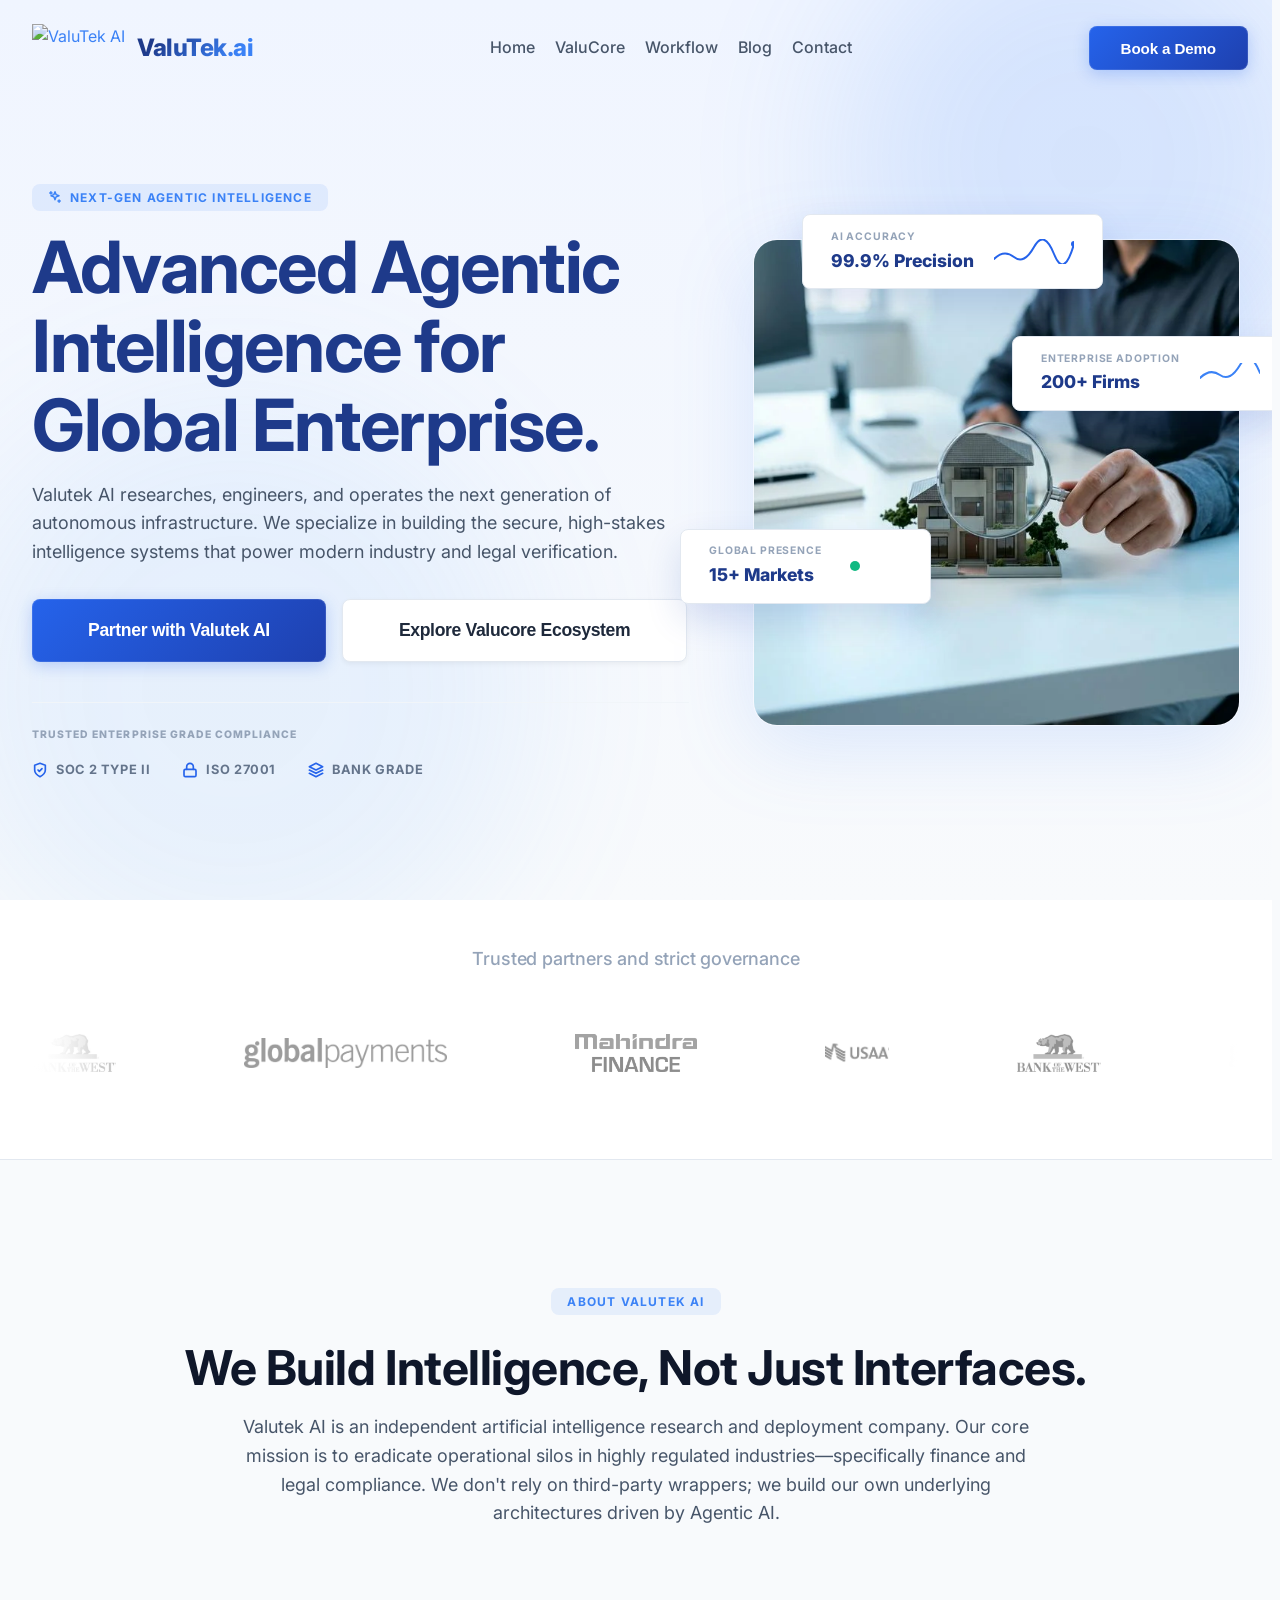
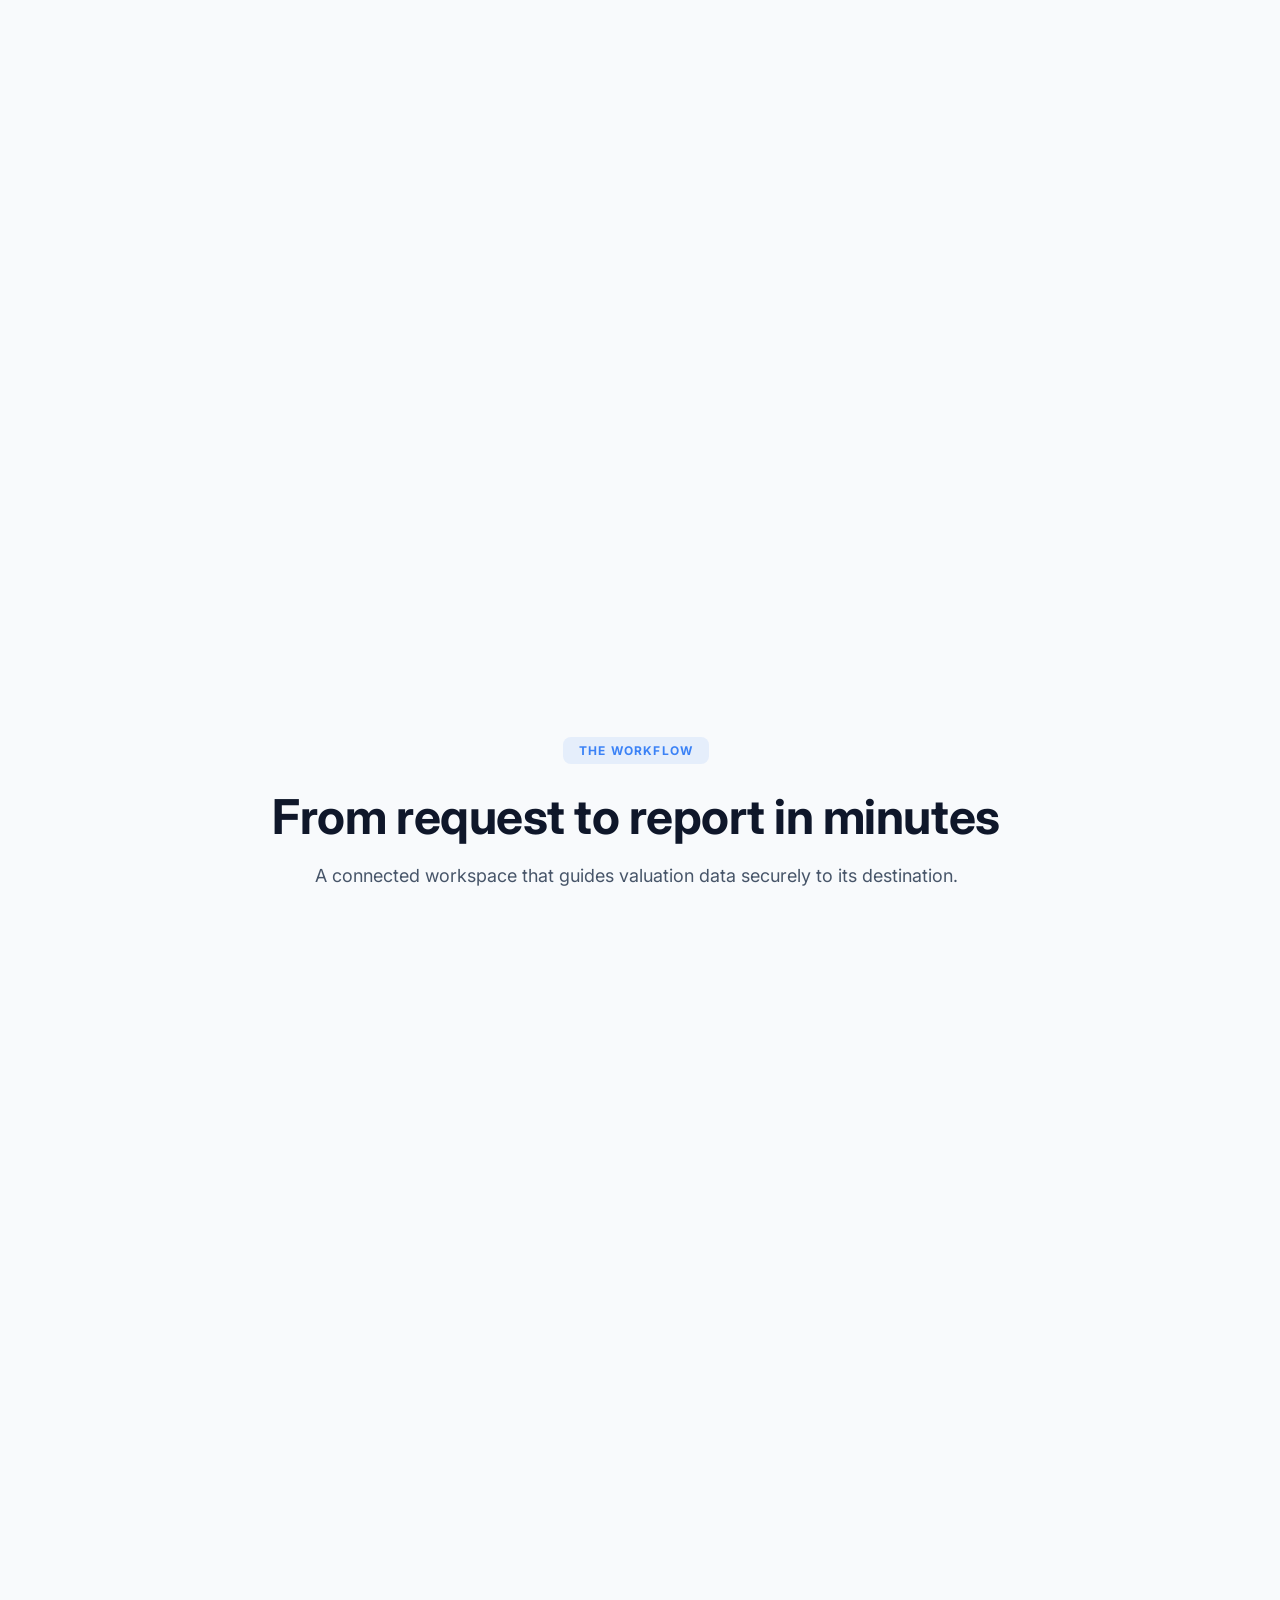
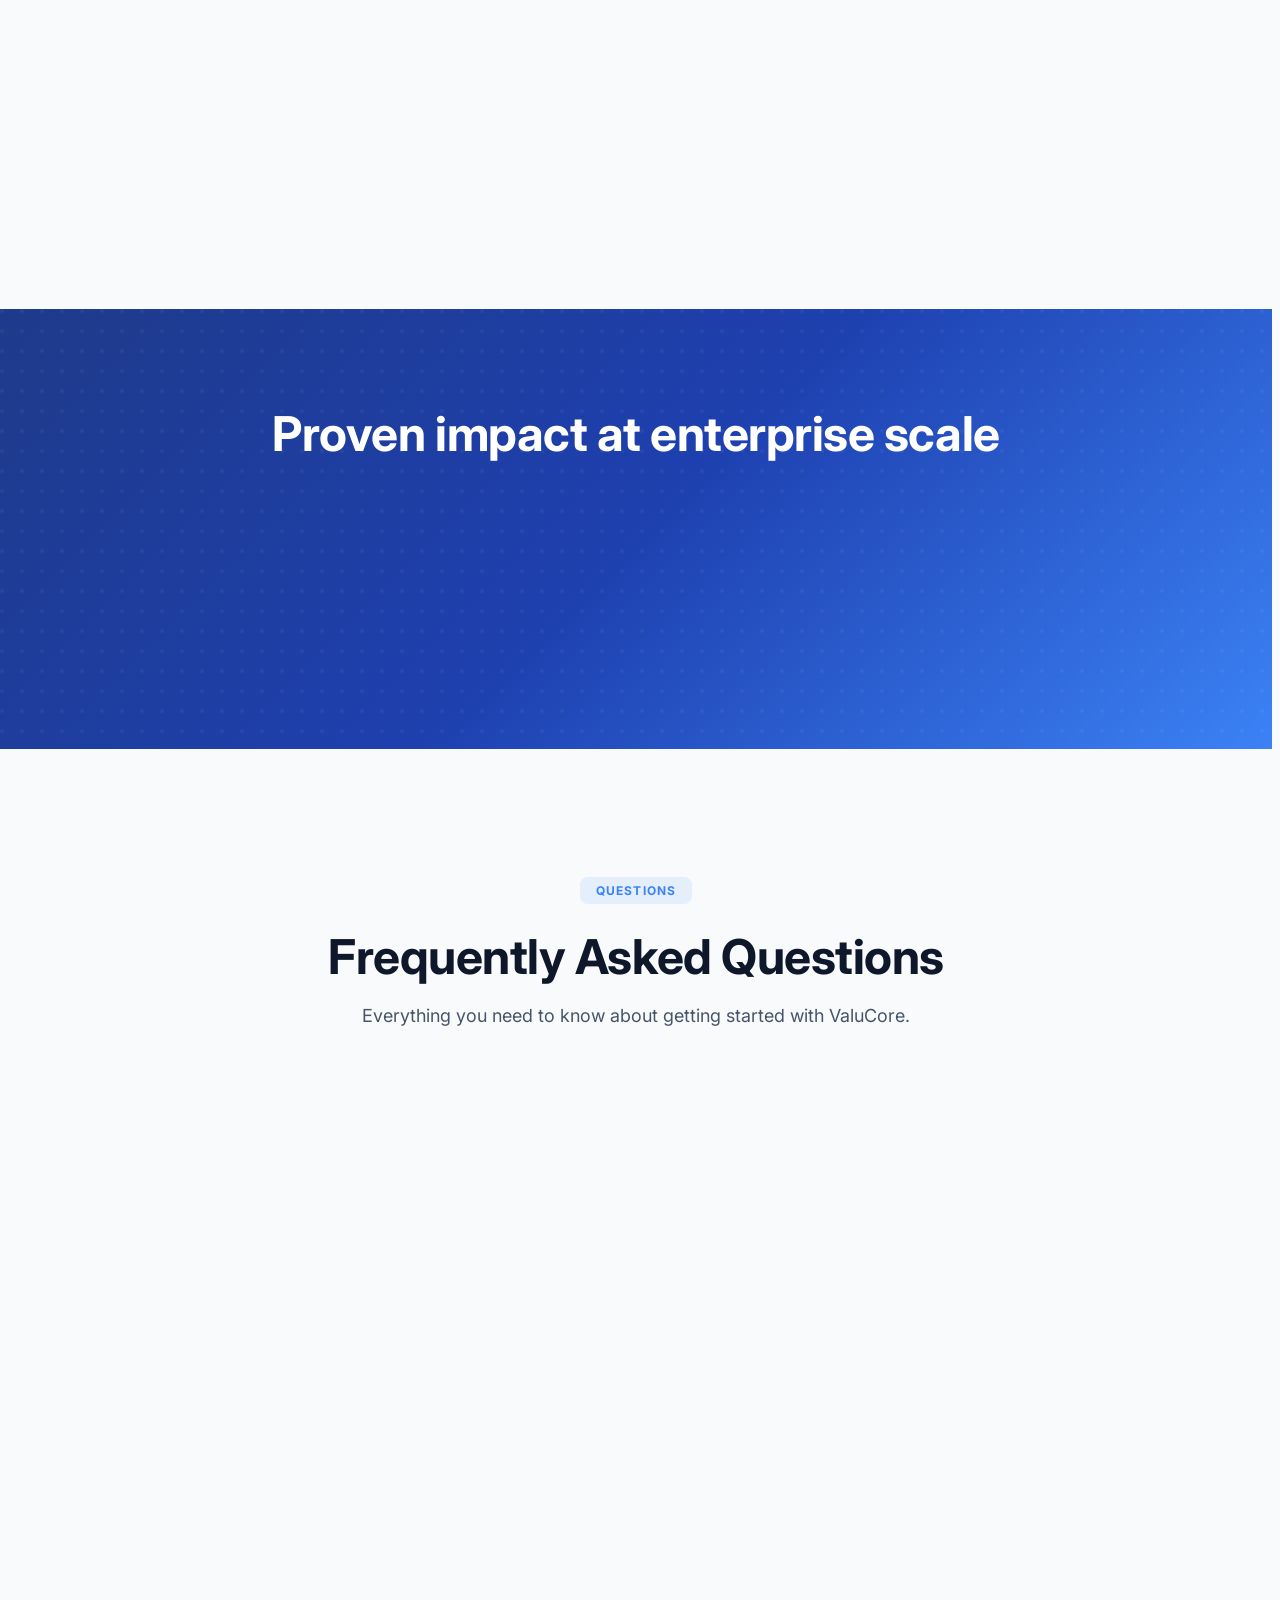
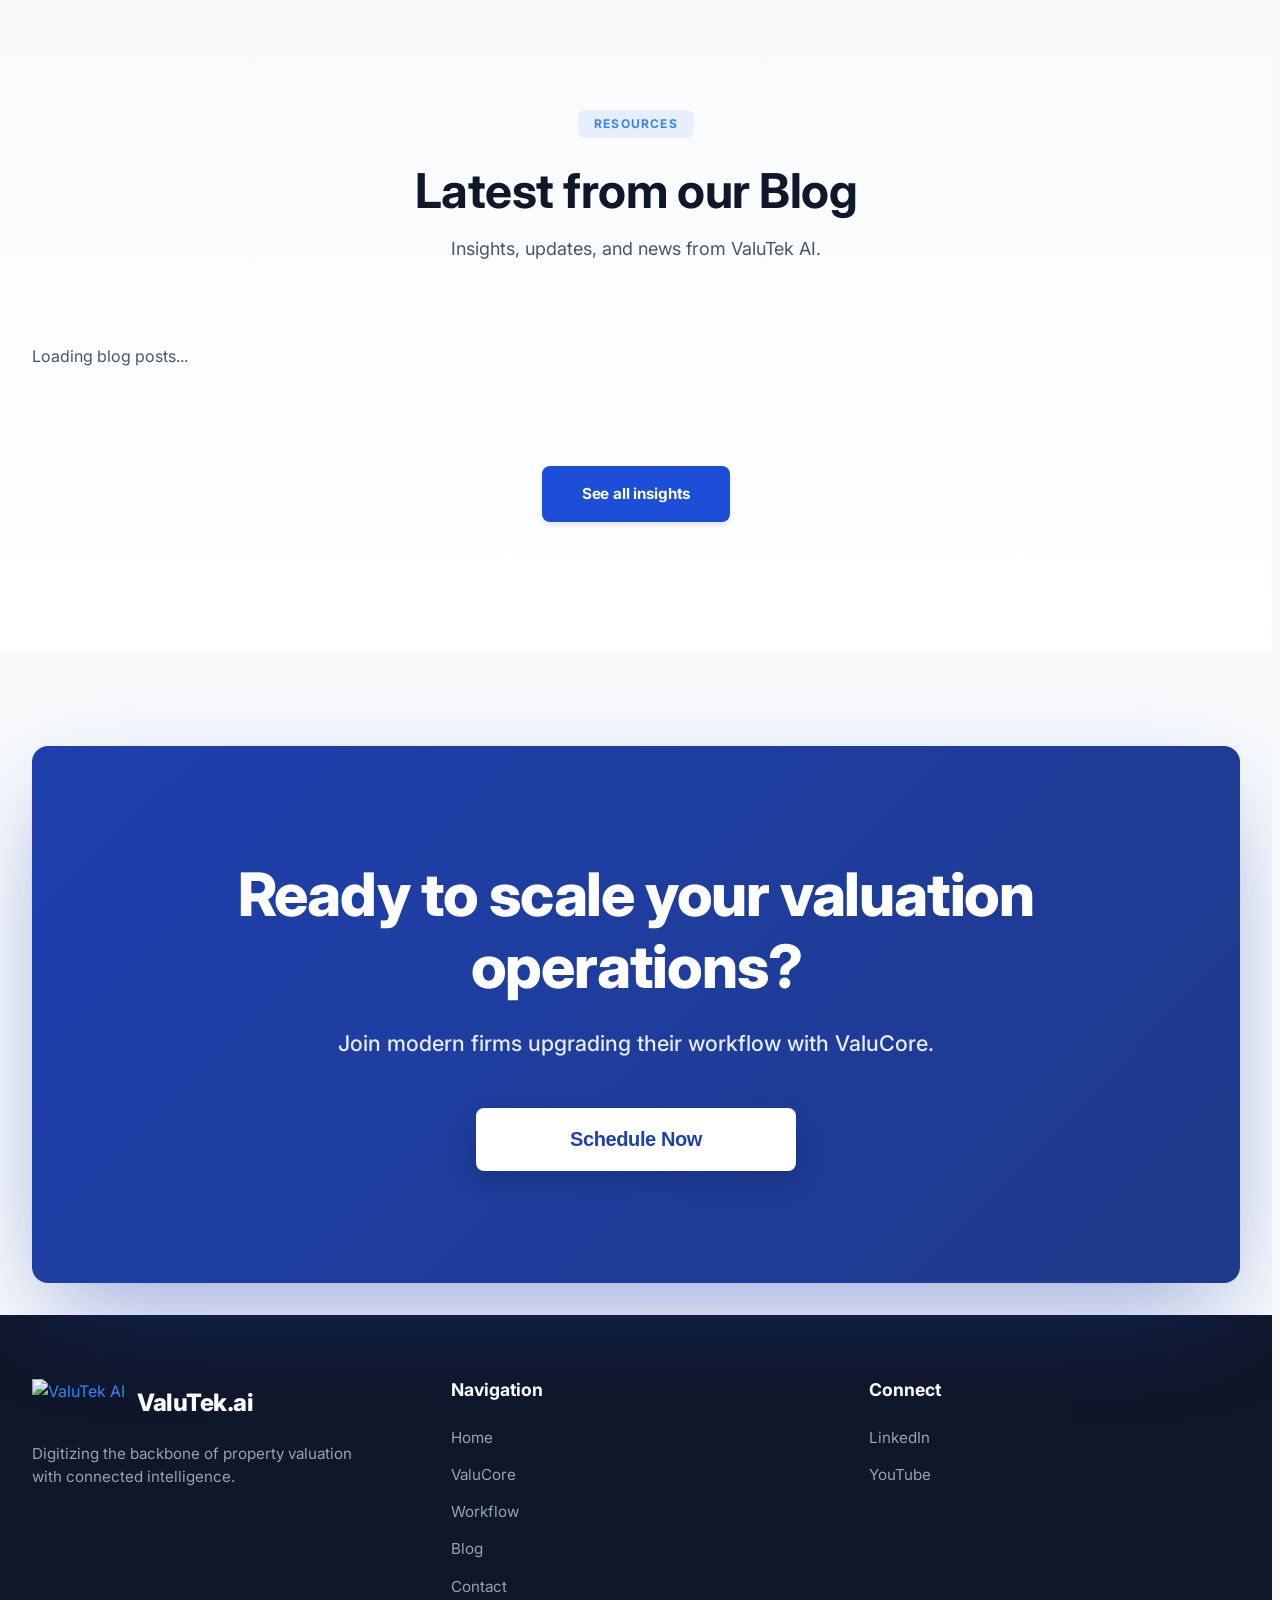
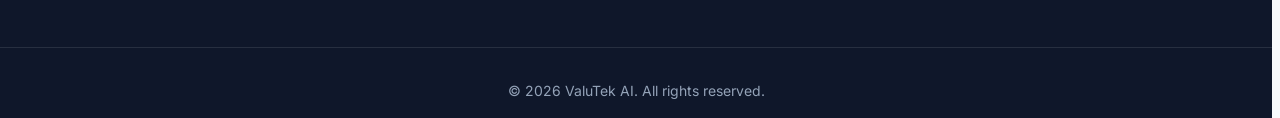
==== commit fee37646: "Modernize Valutek AI: Rebrand Product to ValuCore, update corporate hero, and implemented multi-page" ====
--- a/index.html
+++ b/index.html
@@ -3,8 +3,8 @@
 <head>
     <meta charset="UTF-8">
     <meta name="viewport" content="width=device-width, initial-scale=1.0">
-    <meta name="description" content="Modernize Property Valuation Workflows with ValuCore. Manage field data, reports, approvals, and case progress in one streamlined system.">
-    <title>ValuCore | Modern Property Valuation Software</title>
+    <meta name="description" content="Valutek AI researches, engineers, and deploys proprietary intelligence systems for property valuation and legal compliance.">
+    <title>Valutek AI | Autonomous AI for Enterprise Scale</title>
     <link href="https://fonts.googleapis.com/css2?family=Inter:wght@300;400;500;600;700;800&display=swap" rel="stylesheet">
     <link rel="stylesheet" href="style.css">
 </head>
@@ -12,19 +12,19 @@
     <!-- Navigation -->
     <header class="navbar">
         <div class="container nav-content">
-            <div class="logo">
+            <a href="index.html" class="logo" style="text-decoration: none;">
                 <img src="logo new.png" alt="ValuTek AI">
                 <span class="logo-text">ValuTek.ai</span>
-            </div>
+            </a>
             <nav class="nav-links">
-                <a href="#home" class="active">Home</a>
-                <a href="#product">Product</a>
-                <a href="#workflow">Workflow</a>
-                <a href="#blog">Blog</a>
-                <a href="#faq">FAQ</a>
+                <a href="index.html">Home</a>
+                <a href="product.html">ValuCore</a>
+                <a href="workflow.html">Workflow</a>
+                <a href="blog.html">Blog</a>
+                <a href="contact.html">Contact</a>
             </nav>
             <div class="nav-actions">
-                <a href="#demo" class="btn btn-primary">Book a Demo</a>
+                <button onclick="document.getElementById('demoModal').classList.add('active');" class="btn btn-primary">Book a Demo</button>
             </div>
             <button class="mobile-menu-toggle" id="menu-toggle">
                 <span></span>
@@ -38,35 +38,71 @@
     <section id="home" class="hero">
         <div class="container hero-content">
             <div class="hero-text">
-                <h1 class="fade-in-up">Modernize Property Valuation Workflows with ValuCore</h1>
-                <p class="fade-in-up delay-1">Manage field data, reports, approvals, and case progress in one streamlined system. Reduce turnaround time, improve visibility, and scale your valuation operations.</p>
+                <span class="badge fade-in-up" style="margin-bottom: 1rem; display: inline-flex; align-items: center; gap: 0.5rem;">
+                    <svg width="14" height="14" viewBox="0 0 24 24" fill="none" stroke="currentColor" stroke-width="2.5" stroke-linecap="round" stroke-linejoin="round"><path d="m12 3 1.912 4.913L18.825 9.825 13.913 11.738 12 16.65l-1.912-4.912-4.913-1.913L10.088 7.913 12 3Z"/><path d="M5 3v4"/><path d="M19 17v4"/><path d="M3 5h4"/><path d="M17 19h4"/></svg>
+                    Next-Gen Agentic Intelligence
+                </span>
+                <h1 class="fade-in-up" style="font-size: clamp(3rem, 6vw, 4.5rem); line-height: 1.1; margin-bottom: 1rem;">Advanced Agentic <br>Intelligence for <br>Global Enterprise.</h1>
+                <p class="fade-in-up delay-1">Valutek AI researches, engineers, and operates the next generation of autonomous infrastructure. We specialize in building the secure, high-stakes intelligence systems that power modern industry and legal verification.</p>
                 <div class="hero-cta fade-in-up delay-2">
-                    <a href="#demo" class="btn btn-primary btn-large">Book a Demo</a>
-                    <a href="#demo" class="btn btn-outline btn-large">Talk to Our Team</a>
+                    <button onclick="document.getElementById('demoModal').classList.add('active');" class="btn btn-primary btn-large">Partner with Valutek AI</button>
+                    <button onclick="window.location.href='product.html'" class="btn btn-outline btn-large">Explore Valucore Ecosystem</button>
+                </div>
+                
+                <div class="trust-icons" style="display: flex; flex-direction: column; gap: 1rem; margin-top: 2.5rem; align-items: flex-start; border-top: 1px solid #f1f5f9; padding-top: 1.5rem;">
+                    <span style="font-size: 0.65rem; color: #94a3b8; font-weight: 800; letter-spacing: 0.1em; text-transform: uppercase;">Trusted Enterprise Grade Compliance</span>
+                    <div style="display: flex; gap: 2rem; flex-wrap: wrap;">
+                         <div style="display: flex; align-items: center; gap: 0.5rem; color: #64748b; font-size: 0.8rem; font-weight: 700; text-transform: uppercase; letter-spacing: 0.05em;">
+                            <svg xmlns="http://www.w3.org/2000/svg" width="16" height="16" viewBox="0 0 24 24" fill="none" stroke="#2563eb" stroke-width="2.5" stroke-linecap="round" stroke-linejoin="round"><path d="M12 22s8-4 8-10V5l-8-3-8 3v7c0 6 8 10 8 10z"></path><path d="m9 12 2 2 4-4"></path></svg>
+                            SOC 2 Type II
+                         </div>
+                         <div style="display: flex; align-items: center; gap: 0.5rem; color: #64748b; font-size: 0.8rem; font-weight: 700; text-transform: uppercase; letter-spacing: 0.05em;">
+                            <svg xmlns="http://www.w3.org/2000/svg" width="16" height="16" viewBox="0 0 24 24" fill="none" stroke="#2563eb" stroke-width="2.5" stroke-linecap="round" stroke-linejoin="round"><rect x="3" y="11" width="18" height="11" rx="2" ry="2"></rect><path d="M7 11V7a5 5 0 0 1 10 0v4"></path></svg>
+                            ISO 27001
+                         </div>
+                         <div style="display: flex; align-items: center; gap: 0.5rem; color: #64748b; font-size: 0.8rem; font-weight: 700; text-transform: uppercase; letter-spacing: 0.05em;">
+                            <svg xmlns="http://www.w3.org/2000/svg" width="16" height="16" viewBox="0 0 24 24" fill="none" stroke="#2563eb" stroke-width="2.5" stroke-linecap="round" stroke-linejoin="round"><polygon points="12 2 2 7 12 12 22 7 12 2"></polygon><polyline points="2 17 12 22 22 17"></polyline><polyline points="2 12 12 17 22 12"></polyline></svg>
+                            Bank Grade
+                         </div>
+                    </div>
                 </div>
             </div>
             <div class="hero-visual fade-in">
                 <div class="visual-container">
                     <img src="hero section.webp" alt="ValuCore Hero Image" class="hero-image">
                     <!-- Floating Widgets inspired by modern dashboard accents -->
-                    <div class="floating-widget widget-1">
-                        <div class="widget-icon">📋</div>
-                        <div class="widget-text">Field Data Capture</div>
-                    </div>
-                    <div class="floating-widget widget-2">
-                        <div class="widget-icon">⚡</div>
-                        <div class="widget-text">Automated Approvals</div>
+                    <div class="floating-panel widget-1">
+                        <div class="panel-info">
+                            <span class="panel-label">Enterprise Adoption</span>
+                            <span class="panel-value">200+ Firms</span>
+                        </div>
+                        <div class="panel-graph">
+                            <svg class="sparkline" width="60" height="20" viewBox="0 0 60 20">
+                                <path d="M0,15 Q10,5 20,12 T40,2 T60,10" fill="none" stroke="#3B82F6" stroke-width="2" stroke-linecap="round"/>
+                            </svg>
+                        </div>
+                    </div>
+                    <div class="floating-panel widget-2">
+                        <div class="panel-info">
+                            <span class="panel-label">Global Presence</span>
+                            <span class="panel-value">15+ Markets</span>
+                        </div>
+                        <div class="panel-graph">
+                             <div class="status-indicator">
+                                <span class="pulse-dot"></span>
+                             </div>
+                        </div>
                     </div>
                     <!-- Premium Analytic Dashboard Panel -->
                     <div class="floating-panel widget-3">
                         <div class="panel-info">
-                            <span class="panel-label">Valuation Speed</span>
-                            <span class="panel-value">2.4x Faster</span>
+                            <span class="panel-label">AI Accuracy</span>
+                            <span class="panel-value">99.9% Precision</span>
                         </div>
                         <div class="panel-graph">
                             <svg class="sparkline" width="80" height="25" viewBox="0 0 80 25">
-                                <path d="M0,20 Q10,10 20,18 T40,8 T60,15 T80,5" fill="none" stroke="#3B82F6" stroke-width="2" stroke-linecap="round"/>
-                                <circle cx="80" cy="5" r="3" fill="#3B82F6"/>
+                                <path d="M0,20 Q10,10 20,18 T40,8 T60,15 T80,5" fill="none" stroke="#2563eb" stroke-width="2" stroke-linecap="round"/>
+                                <circle cx="80" cy="5" r="3" fill="#2563eb"/>
                             </svg>
                         </div>
                     </div>
@@ -81,7 +117,10 @@
     <!-- Trust / Relevance Section -->
     <section class="trust-section">
         <div class="container">
-            <h2 class="section-title">Trusted by leading property appraisers</h2>
+            <h2 class="section-title">Trusted partners and strict governance</h2>
+            
+            <div class="logo-slider">
+
             <div class="logo-slider">
                 <div class="logo-track">
                     <div class="trust-logo"><img src="Bank of west.png" alt="Bank of the West"></div>
@@ -102,105 +141,68 @@
     <section id="problem" class="problem-section bg-light">
         <div class="container">
             <div class="section-header text-center">
-                <span class="badge">The Challenge</span>
-                <h2 class="section-title">The cost of fragmented valuation workflows</h2>
-                <p class="section-subtitle">Firms lose hours every day to manual data entry, scattered communication, and disorganized files.</p>
+                <span class="badge">About Valutek AI</span>
+                <h2 class="section-title">We Build Intelligence, Not Just Interfaces.</h2>
+                <p class="section-subtitle" style="max-width: 800px; margin: 0 auto;">Valutek AI is an independent artificial intelligence research and deployment company. Our core mission is to eradicate operational silos in highly regulated industries—specifically finance and legal compliance. We don't rely on third-party wrappers; we build our own underlying architectures driven by Agentic AI.</p>
             </div>
             <div class="grid-3">
-                <div class="card problem-card">
-                    <div class="icon-box warning">
-                        <svg xmlns="http://www.w3.org/2000/svg" width="28" height="28" viewBox="0 0 24 24" fill="none" stroke="url(#blueGrad)" stroke-width="2" stroke-linecap="round" stroke-linejoin="round">
-                          <defs>
-                            <linearGradient id="blueGrad" x1="0%" y1="0%" x2="100%" y2="100%">
-                              <stop offset="0%" stop-color="#60A5FA"/>
-                              <stop offset="100%" stop-color="#1E3A8A"/>
-                            </linearGradient>
-                          </defs>
-                          <ellipse cx="12" cy="5" rx="9" ry="3"></ellipse>
-                          <path d="M3 5V19A9 3 0 0 0 21 19V5"></path>
-                          <path d="M3 12A9 3 0 0 0 21 12"></path>
-                        </svg>
-                    </div>
-                    <h3>Data Silos</h3>
-                    <p>Field data, photos, and client notes live in disconnected apps, leading to errors and repetitive entry.</p>
-                </div>
-                <div class="card problem-card">
-                    <div class="icon-box warning">
-                        <svg xmlns="http://www.w3.org/2000/svg" width="28" height="28" viewBox="0 0 24 24" fill="none" stroke="url(#blueGrad2)" stroke-width="2" stroke-linecap="round" stroke-linejoin="round">
-                          <defs>
-                            <linearGradient id="blueGrad2" x1="0%" y1="0%" x2="100%" y2="100%">
-                              <stop offset="0%" stop-color="#60A5FA"/>
-                              <stop offset="100%" stop-color="#1E3A8A"/>
-                            </linearGradient>
-                          </defs>
-                          <circle cx="12" cy="12" r="10"></circle>
-                          <polyline points="12 6 12 12 16 14"></polyline>
-                        </svg>
-                    </div>
-                    <h3>Slow Turnarounds</h3>
-                    <p>Bottlenecks in the approval process delay final reports, resulting in frustrated clients.</p>
-                </div>
-                <div class="card problem-card">
-                    <div class="icon-box warning">
-                        <svg xmlns="http://www.w3.org/2000/svg" width="28" height="28" viewBox="0 0 24 24" fill="none" stroke="url(#blueGrad3)" stroke-width="2" stroke-linecap="round" stroke-linejoin="round">
-                          <defs>
-                            <linearGradient id="blueGrad3" x1="0%" y1="0%" x2="100%" y2="100%">
-                              <stop offset="0%" stop-color="#60A5FA"/>
-                              <stop offset="100%" stop-color="#1E3A8A"/>
-                            </linearGradient>
-                          </defs>
-                          <path d="M1 12s4-8 11-8 11 8 11 8-4 8-11 8-11-8-11-8z"></path>
-                          <circle cx="12" cy="12" r="3"></circle>
-                        </svg>
-                    </div>
-                    <h3>Lack of Visibility</h3>
-                    <p>Managers can't easily track case progress or identify which team members are overloaded.</p>
+                <div class="card problem-card" style="--bg-image: url('dashboard_stock_1_1773744856173.png');">
+                    <div class="card-bg-overlay"></div>
+                    <div class="card-content-wrap">
+                        <div class="icon-circle">
+                            <svg xmlns="http://www.w3.org/2000/svg" width="36" height="36" viewBox="0 0 24 24" fill="none" class="icon-svg" stroke="currentColor" stroke-width="1.5" stroke-linecap="round" stroke-linejoin="round">
+                              <rect x="2" y="3" width="20" height="5" rx="1"></rect>
+                              <rect x="2" y="10" width="20" height="5" rx="1"></rect>
+                              <rect x="2" y="17" width="20" height="5" rx="1"></rect>
+                              <line x1="6" y1="5.5" x2="6" y2="5.5"></line>
+                              <line x1="6" y1="12.5" x2="6" y2="12.5"></line>
+                              <line x1="6" y1="19.5" x2="6" y2="19.5"></line>
+                            </svg>
+                        </div>
+                        <h3>Proprietary Agentic Engine</h3>
+                        <p>We develop autonomous systems that do more than chat. Our AI agents execute multi-step workflows—retrieving location data, analyzing market trends, and driving approval matrices without manual intervention.</p>
+                    </div>
+                </div>
+                <div class="card problem-card" style="--bg-image: url('hero section.webp');">
+                    <div class="card-bg-overlay"></div>
+                    <div class="card-content-wrap">
+                        <div class="icon-circle">
+                            <svg xmlns="http://www.w3.org/2000/svg" width="36" height="36" viewBox="0 0 24 24" fill="none" class="icon-svg" stroke="currentColor" stroke-width="1.5" stroke-linecap="round" stroke-linejoin="round">
+                              <path d="M5 22h14"></path>
+                              <path d="M5 2h14"></path>
+                              <path d="M17 22v-4.172a2 2 0 0 0-.586-1.414L12 12l-4.414 4.414A2 2 0 0 0 7 17.828V22"></path>
+                              <path d="M7 2v4.172a2 2 0 0 0 .586 1.414L12 12l4.414-4.414A2 2 0 0 0 17 6.172V2"></path>
+                            </svg>
+                        </div>
+                        <h3>Single Codebase Architecture</h3>
+                        <p>A true multi-tenant environment. We build systems capable of securely partitioning data across thousands of vendors, banks, and legal firms while running on a single, highly scalable infrastructure.</p>
+                    </div>
+                </div>
+                <div class="card problem-card" style="--bg-image: url('team_stock_1_workflow_1773744933971.png');">
+                    <div class="card-bg-overlay"></div>
+                    <div class="card-content-wrap">
+                        <div class="icon-circle">
+                            <svg xmlns="http://www.w3.org/2000/svg" width="36" height="36" viewBox="0 0 24 24" fill="none" class="icon-svg" stroke="currentColor" stroke-width="1.5" stroke-linecap="round" stroke-linejoin="round">
+                              <rect x="3" y="3" width="18" height="18" rx="2" ry="2"></rect>
+                              <line x1="3" y1="9" x2="21" y2="9"></line>
+                              <line x1="9" y1="21" x2="9" y2="9"></line>
+                              <path d="M12 14.5l2.5 2.5 3-3"></path>
+                            </svg>
+                        </div>
+                        <h3>Immutable Governance</h3>
+                        <p>Designed from day one for the financial sector. We integrate deep Role-Based Access Control (RBAC) and tamper-proof audit logs to ensure compliance is baked into the technology, not added as an afterthought.</p>
+                    </div>
                 </div>
             </div>
         </div>
     </section>
 
-    <!-- Solution / Core Features -->
-    <section id="product" class="solution-section">
-        <div class="container">
-            <div class="section-header text-center">
-                <span class="badge">The Solution</span>
-                <h2 class="section-title">One streamlined system for everything</h2>
-                <p class="section-subtitle">ValuCore unites your entire team on a single platform, eliminating friction from intake to final report.</p>
-            </div>
-            
-            <div class="feature-row">
-                <div class="feature-content">
-                    <h3>Centralized Case Management</h3>
-                    <p>Track every valuation from initial request to final delivery. View statuses, assigned personnel, and deadlines at a glance.</p>
-                    <ul class="feature-list">
-                        <li>Real-time progress tracking</li>
-                        <li>Automated milestone alerts</li>
-                        <li>Client portal for document uploads</li>
-                    </ul>
-                </div>
-                <div class="feature-image">
-                    <img src="dashboard_stock_1_1773744856173.png" alt="ValuCore Unified Dashboard" class="feature-img">
-                </div>
-            </div>
-            
-            <div class="feature-row reverse">
-                <div class="feature-content">
-                    <h3>Mobile Field Data Collection</h3>
-                    <p>Equip appraisers with a powerful mobile app to capture property details, photos, and sketches on-site—syncing instantly to the office.</p>
-                    <ul class="feature-list">
-                        <li>Offline mode capabilities</li>
-                        <li>Standardized property forms</li>
-                        <li>Integrated photo management</li>
-                    </ul>
-                </div>
-                <div class="feature-image">
-                    <img src="mobile_stock_1_1773744893453.png" alt="ValuCore Mobile App" class="feature-img">
-                </div>
-            </div>
-        </div>
-    </section>
-
+
+
+
+
+
+    
     <!-- Workflow Visualization Section -->
     <section id="workflow" class="workflow-section bg-light">
         <div class="container">
@@ -239,22 +241,27 @@
         </div>
     </section>
 
+
     <!-- Outcomes / Benefits -->
     <section class="benefits-section bg-blue gradient-bg">
         <div class="container text-center text-white">
-            <h2 class="section-title">Measurable impact on your bottom line</h2>
-            <div class="grid-3 stats-grid">
-                <div class="stat-item">
-                    <div class="stat-value">40%</div>
-                    <div class="stat-label">Faster Report Delivery</div>
-                </div>
-                <div class="stat-item">
-                    <div class="stat-value">Zero</div>
-                    <div class="stat-label">Lost Field Notes</div>
-                </div>
-                <div class="stat-item">
-                    <div class="stat-value">25%</div>
-                    <div class="stat-label">Increase in Capacity</div>
+            <h2 class="section-title">Proven impact at enterprise scale</h2>
+            <div style="display: grid; grid-template-columns: repeat(auto-fit, minmax(200px, 1fr)); gap: 2rem; margin-top: 3rem;">
+                <div class="stat-item" style="padding: 1.5rem;">
+                    <div class="stat-value" style="font-size: 3.5rem; font-weight: 700; margin-bottom: 0.5rem;">3M+</div>
+                    <div class="stat-label" style="font-size: 1.1rem; opacity: 0.9;">Appraisals Processed</div>
+                </div>
+                <div class="stat-item" style="padding: 1.5rem;">
+                    <div class="stat-value" style="font-size: 3.5rem; font-weight: 700; margin-bottom: 0.5rem;">$50B+</div>
+                    <div class="stat-label" style="font-size: 1.1rem; opacity: 0.9;">Asset Value Verified</div>
+                </div>
+                <div class="stat-item" style="padding: 1.5rem;">
+                    <div class="stat-value" style="font-size: 3.5rem; font-weight: 700; margin-bottom: 0.5rem;">40%</div>
+                    <div class="stat-label" style="font-size: 1.1rem; opacity: 0.9;">Faster Turnaround</div>
+                </div>
+                <div class="stat-item" style="padding: 1.5rem;">
+                    <div class="stat-value" style="font-size: 3.5rem; font-weight: 700; margin-bottom: 0.5rem;">99.9%</div>
+                    <div class="stat-label" style="font-size: 1.1rem; opacity: 0.9;">Platform Uptime</div>
                 </div>
             </div>
         </div>
@@ -320,36 +327,32 @@
     <!-- Final CTA -->
     <section id="demo" class="cta-section">
         <div class="container">
-            <div class="cta-box glass-panel">
+            <div class="cta-box">
                 <h2>Ready to scale your valuation operations?</h2>
                 <p>Join modern firms upgrading their workflow with ValuCore.</p>
-                <div class="form-wrapper">
-                    <form class="demo-form" onsubmit="event.preventDefault(); alert('Demo request submitted!');">
-                        <input type="email" placeholder="Enter your work email" required class="form-input">
-                        <button type="submit" class="btn btn-primary">Schedule Demo</button>
-                    </form>
-                </div>
+                <div class="form-wrapper"><button onclick="document.getElementById('demoModal').classList.add('active');" class="btn btn-primary btn-large">Schedule Now</button></div>
             </div>
         </div>
     </section>
+
 
     <!-- Footer -->
     <footer class="footer">
         <div class="container footer-grid">
             <div class="footer-brand">
-                <div class="logo">
-                     <img src="logo new.png" alt="ValuTek AI">
-                     <span class="logo-text" style="color: #FFFFFF; font-weight: 800; font-size: 1.5rem; background: none; -webkit-text-fill-color: #FFFFFF;">ValuTek.ai</span>
-                </div>
+                <a href="index.html" class="logo" style="text-decoration: none;">
+                <img src="logo new.png" alt="ValuTek AI">
+                <span class="logo-text" style="color: #FFFFFF; font-weight: 800; font-size: 1.5rem; background: none; -webkit-text-fill-color: #FFFFFF;">ValuTek.ai</span>
+            </a>
                 <p class="footer-tagline">Digitizing the backbone of property valuation with connected intelligence.</p>
             </div>
             <div class="footer-nav">
                 <h4>Navigation</h4>
-                <a href="#home">Home</a>
-                <a href="#product">Product</a>
-                <a href="#workflow">Workflow</a>
-                <a href="#blog">Blog</a>
-                <a href="#faq">FAQ</a>
+                <a href="index.html">Home</a>
+                <a href="product.html">ValuCore</a>
+                <a href="workflow.html">Workflow</a>
+                <a href="blog.html">Blog</a>
+                <a href="contact.html">Contact</a>
             </div>
             <div class="footer-social">
                 <h4>Connect</h4>
@@ -402,13 +405,13 @@
                             // Stagger delays for better reveal physics
                             entry.target.style.transitionDelay = `${index * 0.12}s`;
                         }
-                        entry.target.classList.add('visible');
+                        if (entry.target.classList.contains('feature-img')) { entry.target.classList.add('slide-down-active'); } else { entry.target.classList.add('visible'); }
                         observer.unobserve(entry.target);
                     }
                 });
             }, observerOptions);
 
-            const animateElements = document.querySelectorAll('.card, .feature-row, .stat-item, .step-card, .faq-item');
+            const animateElements = document.querySelectorAll('.card, .feature-row, .stat-item, .step-card, .faq-item, .feature-img');
             animateElements.forEach(el => observer.observe(el));
             
             // 2. Navbar & Scroll Progress Handler
@@ -578,6 +581,11 @@
                     text = text.replace(/\s+/g, ' ').trim();
                     const excerpt = text.length > 120 ? text.substring(0, 120) + '...' : text;
 
+                                        let publishDate = '';
+                    if(entry.published && entry.published.$t) {
+                        const d = new Date(entry.published.$t);
+                        publishDate = d.toLocaleDateString('en-US', { month: 'short', day: 'numeric', year: 'numeric' });
+                    }
                     const card = document.createElement('div');
                     card.className = 'blog-card';
                     card.innerHTML = `
@@ -585,7 +593,7 @@
                             <img src="${imageUrl}" alt="${title}">
                         </div>
                         <div class="blog-card-content">
-                            <span class="blog-card-author">${author.toUpperCase()}</span>
+                            <div class="blog-meta" style="display: flex; justify-content: space-between; align-items: center;"><span class="blog-card-author">${author.toUpperCase()}</span><span class="blog-card-date" style="font-size: 0.8rem; color: var(--text-muted); font-weight: 500;">${publishDate}</span></div>
                             <h3 class="blog-card-title">${title}</h3>
                             <p class="blog-card-excerpt">${excerpt}</p>
                             <a href="${link}" class="btn-blog-action">
@@ -602,9 +610,94 @@
             };
 
             const script = document.createElement('script');
-            script.src = 'https://valutekai.blogspot.com/feeds/posts/default?alt=json-in-script&callback=renderBlogPosts';
+            script.src = 'https://valutekai.blogspot.com/feeds/posts/default?alt=json-in-script&max-results=6&callback=renderBlogPosts';
             document.body.appendChild(script);
         });
+                // 7. Draggable Blog Carousel
+            const blogGrid = document.querySelector('.blog-grid');
+            if (blogGrid) {
+                const dragCursor = document.createElement('div');
+                dragCursor.className = 'drag-cursor';
+                dragCursor.textContent = 'Drag';
+                document.body.appendChild(dragCursor);
+                
+                let isDown = false;
+                let startX;
+                let scrollLeft;
+
+                blogGrid.addEventListener('mousedown', (e) => {
+                    if (e.target.closest('a') && e.button !== 1) return; // Allow clicking links
+                    isDown = true;
+                    startX = e.pageX - blogGrid.offsetLeft;
+                    scrollLeft = blogGrid.scrollLeft;
+                    dragCursor.style.transform = 'translate(-50%, -50%) scale(0.85)';
+                });
+
+                blogGrid.addEventListener('mouseleave', () => {
+                    isDown = false;
+                    dragCursor.classList.remove('active');
+                });
+
+                blogGrid.addEventListener('mouseup', () => {
+                    isDown = false;
+                    dragCursor.style.transform = 'translate(-50%, -50%) scale(1)';
+                });
+
+                blogGrid.addEventListener('mousemove', (e) => {
+                    dragCursor.style.left = e.clientX + 'px';
+                    dragCursor.style.top = e.clientY + 'px';
+                    if (!isDown) return;
+                    e.preventDefault();
+                    const x = e.pageX - blogGrid.offsetLeft;
+                    const walk = (x - startX) * 2.5; // Scroll speed multiplier
+                    blogGrid.scrollLeft = scrollLeft - walk;
+                });
+
+                blogGrid.addEventListener('mouseenter', () => {
+                    dragCursor.classList.add('active');
+                });
+            }
+
+            // Mobile Menu Toggle
+            const menuToggle = document.getElementById('menu-toggle');
+            const navLinks = document.querySelector('.nav-links');
+            if(menuToggle && navLinks) {
+                menuToggle.addEventListener('click', () => {
+                    menuToggle.classList.toggle('active');
+                    navLinks.classList.toggle('active');
+                });
+            }
+
     </script>
+    <!-- Demo Modal -->
+    <div id="demoModal" class="modal-overlay">
+        <div class="modal-content">
+            <span class="modal-close" onclick="document.getElementById('demoModal').classList.remove('active');">&times;</span>
+            <div class="modal-header">
+                <h3>Book a Demo</h3>
+                <p>See ValuTek in action. We'll show you how to streamline your operations.</p>
+            </div>
+            <form class="demo-form" onsubmit="event.preventDefault(); alert('Demo request submitted!'); document.getElementById('demoModal').classList.remove('active');" style="display: flex; flex-direction: column; gap: 1rem;">
+                <input type="text" placeholder="Name *" required class="form-input" style="width: 100%;">
+                <input type="email" placeholder="Work Email *" required class="form-input" style="width: 100%;">
+                <input type="tel" placeholder="Contact Number" class="form-input" style="width: 100%;">
+                <input type="text" placeholder="Organization Name" class="form-input" style="width: 100%;">
+                <button type="submit" class="btn btn-primary" style="width: 100%; justify-content: center;">Submit Request</button>
+            </form>
+        </div>
+    </div>
 </body>
 </html>
+
+
+
+
+
+
+
+
+
+
+
+
+
--- a/style.css
+++ b/style.css
@@ -39,6 +39,13 @@
     color: var(--text-primary);
     line-height: 1.6;
     overflow-x: hidden;
+    min-height: 100vh;
+    display: flex;
+    flex-direction: column;
+}
+
+main, section {
+    flex-shrink: 0;
 }
 
 /* Sleek Custom Scrollbar */
@@ -120,69 +127,64 @@
 }
 
 /* Buttons */
+/* Buttons - Premium Modern Style */
 .btn {
     display: inline-flex;
     align-items: center;
     justify-content: center;
-    padding: 0.75rem 1.5rem;
-    font-weight: 600;
-    border-radius: var(--radius-md);
-    transition: transform 0.4s cubic-bezier(0.175, 0.885, 0.32, 1.275), box-shadow 0.3s ease, background 0.3s ease;
+    padding: 0.85rem 2rem;
+    font-weight: 700;
+    border-radius: 8px; /* Professional Rectangle */
+    transition: all 0.4s cubic-bezier(0.2, 0.8, 0.2, 1);
     cursor: pointer;
     border: none;
-    font-size: 1rem;
+    font-size: 0.95rem;
     position: relative;
     overflow: hidden;
     z-index: 1;
-}
-
-.btn::after {
-    content: '';
-    position: absolute;
-    inset: 0;
-    background: rgba(255, 255, 255, 0.1);
-    transform: scaleX(0);
-    transform-origin: right;
-    transition: transform 0.4s ease;
-    z-index: -1;
-}
-
-.btn:hover::after {
-    transform: scaleX(1);
-    transform-origin: left;
-}
-
-.btn:hover {
-    transform: translateY(-4px) scale(1.02);
+    text-decoration: none;
+    gap: 0.75rem;
+    letter-spacing: -0.01em;
+}
+
+.btn-primary { 
+    background: linear-gradient(135deg, #2563eb 0%, #1e40af 100%); 
+    color: white; 
+    box-shadow: 0 4px 15px rgba(37, 99, 235, 0.25), inset 0 0 0 1px rgba(255, 255, 255, 0.1);
+}
+
+.btn-primary:hover { 
+    transform: translateY(-2px); 
+    box-shadow: 0 8px 25px rgba(37, 99, 235, 0.35); 
+    background: linear-gradient(135deg, #1d4ed8 0%, #1e3a8a 100%);
+}
+
+.btn-outline {
+    background: #ffffff;
+    border: 1.5px solid #e2e8f0;
+    color: #1e293b;
+    box-shadow: 0 2px 5px rgba(0,0,0,0.05);
+}
+
+.btn-outline:hover {
+    background-color: #f8fafc;
+    border-color: #cbd5e1;
+    color: #0f172a;
+    transform: translateY(-2px);
+    box-shadow: 0 5px 15px rgba(0,0,0,0.08);
 }
 
 .btn-large {
-    padding: 1rem 2rem;
-    font-size: 1.125rem;
-}
-
-.btn-primary {
-    background-color: var(--primary-light);
-    color: white;
-    box-shadow: var(--shadow-md);
-}
-
-.btn-primary:hover {
-    background-color: var(--primary);
-    color: white;
-    box-shadow: var(--shadow-blue);
-}
-
-.btn-outline {
-    background-color: transparent;
-    color: var(--primary);
-    border: 2px solid var(--primary);
-}
-
-.btn-outline:hover {
-    background-color: var(--primary);
-    color: white;
-    box-shadow: var(--shadow-md);
+    padding: 1.25rem 3.5rem;
+    font-size: 1.1rem;
+    letter-spacing: -0.02em;
+}
+
+@media (max-width: 768px) {
+    .btn-large {
+        width: 100%;
+        padding: 1rem 2rem;
+    }
 }
 
 /* Grid System */
@@ -217,12 +219,14 @@
     display: flex;
     justify-content: space-between;
     align-items: center;
+    gap: 1rem;
 }
 
 .logo {
     display: flex;
     align-items: center;
     gap: 0.75rem;
+    flex-shrink: 0;
 }
 
 .logo img {
@@ -253,14 +257,19 @@
 @media (min-width: 768px) {
     .nav-links {
         display: flex;
-        gap: 2rem;
+        gap: 1.25rem;
     }
+}
+
+.nav-actions {
+    flex-shrink: 0;
 }
 
 .nav-links a {
     color: var(--text-secondary);
     font-weight: 500;
     position: relative;
+    white-space: nowrap;
 }
 
 .nav-links a:hover, .nav-links a.active {
@@ -354,56 +363,78 @@
 
 .floating-widget, .floating-panel {
     position: absolute;
-    background: rgba(255, 255, 255, 0.9);
-    backdrop-filter: blur(12px);
-    -webkit-backdrop-filter: blur(12px);
-    border: 1px solid rgba(255, 255, 255, 0.8);
-    padding: 0.75rem 1.25rem;
+    background: rgba(255, 255, 255, 0.98);
+    backdrop-filter: blur(16px);
+    -webkit-backdrop-filter: blur(16px);
+    border: 1px solid rgba(255, 255, 255, 1);
+    padding: 1rem 1.75rem;
     display: flex;
     align-items: center;
-    gap: 0.85rem;
-    box-shadow: 0 10px 30px rgba(30, 64, 175, 0.12);
+    gap: 1.25rem;
+    box-shadow: 0 15px 35px rgba(30, 64, 175, 0.15);
     z-index: 10;
-    transition: transform 0.3s ease;
+    transition: transform 0.3s ease, box-shadow 0.3s ease;
     animation: widgetFloat 4s ease-in-out infinite alternate;
 }
 
-.floating-widget {
-    border-radius: 50px;
-}
-
-.floating-panel {
-    border-radius: 12px; /* Slight rectangular panel for data */
-    padding: 0.85rem 1.15rem;
+.floating-widget, .floating-panel {
+    position: absolute;
+    background: #FFFFFF;
+    border: 1px solid var(--border);
+    padding: 0.85rem 1.75rem;
+    display: flex;
+    align-items: center;
+    gap: 1.25rem;
+    box-shadow: 0 15px 35px rgba(30, 64, 175, 0.15);
+    z-index: 10;
+    transition: transform 0.3s ease, box-shadow 0.3s ease;
+    animation: widgetFloat 4s ease-in-out infinite alternate;
+    border-radius: var(--radius-md); /* Perfectly consistent with navbar button */
 }
 
 .floating-panel .panel-info {
     display: flex;
     flex-direction: column;
-    gap: 2px;
+    gap: 1px;
 }
 
 .floating-panel .panel-label {
-    font-size: 0.7rem;
-    font-weight: 500;
-    color: var(--text-secondary);
+    font-size: 0.65rem;
+    font-weight: 700;
+    color: var(--text-muted);
     text-transform: uppercase;
-    letter-spacing: 0.02em;
+    letter-spacing: 0.08em;
 }
 
 .floating-panel .panel-value {
-    font-size: 0.95rem;
+    font-size: 1.1rem;
     font-weight: 800;
     color: var(--primary-dark);
 }
 
 .floating-panel .panel-graph {
+    min-width: 60px;
     display: flex;
     align-items: center;
 }
 
-.floating-widget:hover {
-    transform: translateY(-4px) scale(1.05);
+.status-indicator {
+    padding-left: 0.5rem;
+}
+
+.pulse-dot {
+    display: block;
+    width: 10px;
+    height: 10px;
+    background-color: var(--success);
+    border-radius: 50%;
+    box-shadow: 0 0 0 rgba(16, 185, 129, 0.4);
+    animation: pulse-glow 2s infinite;
+}
+
+.floating-panel:hover {
+    transform: translateY(-4px) scale(1.02);
+    box-shadow: 0 20px 45px rgba(30, 64, 175, 0.2);
 }
 
 .widget-icon {
@@ -690,13 +721,13 @@
     padding: 0.25rem 1rem;
     background: rgba(59, 130, 246, 0.1);
     color: var(--primary-light);
-    border-radius: 2rem;
-    font-size: 0.875rem;
-    font-weight: 600;
-    margin-bottom: 1rem;
-    border: 1px solid rgba(59, 130, 246, 0.2);
-}
-
+    border-radius: var(--radius-md); /* Consistent Rounded Rectangle */
+    font-size: 0.75rem;
+    font-weight: 700;
+    text-transform: uppercase;
+    letter-spacing: 0.1em;
+    margin-bottom: 1.5rem;
+}
 /* Cards */
 .card {
     background: var(--surface);
@@ -759,19 +790,207 @@
 
 .problem-section { padding: 8rem 0; }
 
+/* Interactive Challenge Cards (Requested feature) */
+.problem-card {
+    position: relative;
+    padding: 2.5rem 2rem;
+    display: flex;
+    flex-direction: column;
+    min-height: 440px;
+    justify-content: flex-start;
+    border-radius: var(--radius-lg);
+    background-color: var(--surface);
+    overflow: hidden;
+    transition: transform 0.4s cubic-bezier(0.175, 0.885, 0.32, 1.275), border-color 0.4s ease;
+    z-index: 1; /* Keep base card below its content */
+    border: 1px solid var(--border);
+}
+
+.problem-card::before {
+    /* Retain spotlight effect but under overlay */
+    z-index: 2;
+}
+
+/* Background image handling using CSS variables */
+.card-bg-overlay {
+    position: absolute;
+    inset: 0;
+    background-image: var(--bg-image);
+    background-size: cover;
+    background-position: center;
+    opacity: 0;
+    z-index: 0;
+    transition: opacity 0.5s ease;
+}
+
+.card-bg-overlay::before {
+    content: '';
+    position: absolute;
+    inset: 0;
+    background: rgba(30, 64, 110, 0.82); /* Dark bluish-slate overlay for the image */
+    z-index: 1;
+}
+
+.problem-card:hover .card-bg-overlay {
+    opacity: 1;
+}
+
+/* Base content wrapping to stay above overlay */
+.card-content-wrap {
+    position: relative;
+    z-index: 3;
+    display: flex;
+    flex-direction: column;
+    height: 100%;
+}
+
+.icon-circle {
+    width: 68px;
+    height: 68px;
+    border-radius: 50%;
+    background-color: rgba(16, 185, 129, 0.08);
+    display: flex;
+    align-items: center;
+    justify-content: center;
+    margin-bottom: 2rem;
+    transition: background-color 0.4s ease;
+}
+
+.icon-svg {
+    stroke: #10B981; /* Green color similar to image */
+    transition: stroke 0.4s ease;
+}
+
+.problem-card h3 {
+    font-size: 1.5rem;
+    color: var(--text-primary);
+    margin-bottom: 1rem;
+    transition: color 0.4s ease;
+}
+
+.problem-card p {
+    color: var(--text-secondary);
+    font-size: 1.05rem;
+    line-height: 1.6;
+    flex-grow: 1;
+    margin-bottom: 2.5rem;
+    transition: color 0.4s ease;
+}
+
+.read-more {
+    font-weight: 600;
+    font-size: 1rem;
+    color: var(--text-primary);
+    margin-top: auto;
+    display: inline-block;
+    text-decoration: none;
+    transition: color 0.4s ease;
+}
+
+/* Hover Content States */
+.problem-card:hover {
+    border-color: transparent;
+}
+
+.problem-card:hover .icon-circle {
+    background-color: #FFFFFF;
+}
+
+.problem-card:hover .icon-svg {
+    stroke: #10B981;
+}
+
+.problem-card:hover h3 {
+    color: #FFFFFF;
+}
+
+.problem-card:hover p {
+    color: rgba(255, 255, 255, 0.85);
+}
+
+.problem-card:hover .read-more {
+    color: #FFFFFF;
+}
+
+
 /* Blog Section */
 .blog-section { padding: 8rem 0; }
 .blog-section.bg-light {
     background: linear-gradient(180deg, var(--background) 0%, #FFFFFF 100%);
 }
 
+.blog-carousel-wrapper {
+    position: relative;
+    width: 100%;
+}
+
 .blog-grid {
+    display: flex;
+    overflow-x: auto;
+    gap: 2.5rem;
+    padding-bottom: 2rem;
+    padding-top: 1rem;
+    user-select: none; /* smooth drag */
+    /* Hide scrollbar */
+    -ms-overflow-style: none;  /* IE and Edge */
+    scrollbar-width: none;  /* Firefox */
+}
+
+/* Dedicated Blog Page Grid Layout override */
+.blog-grid.blog-grid-full {
     display: grid;
     grid-template-columns: repeat(auto-fill, minmax(340px, 1fr));
-    gap: 2.5rem;
+    overflow-x: visible;
+    padding-bottom: 0;
+}
+.blog-grid.blog-grid-full:hover {
+    cursor: default;
+}
+.blog-grid.blog-grid-full .drag-cursor {
+    display: none !important;
+}
+.blog-grid.blog-grid-full .blog-card {
+    flex: unset;
+}
+
+/* Hide scrollbar for Chrome/Safari */
+.blog-grid::-webkit-scrollbar {
+    display: none;
+}
+
+/* Custom Hover Cursor styles */
+.drag-cursor {
+    position: fixed;
+    top: 0; left: 0;
+    width: 90px;
+    height: 90px;
+    background: rgba(255, 255, 255, 0.95);
+    border-radius: 50%;
+    pointer-events: none;
+    z-index: 10000;
+    display: flex;
+    align-items: center;
+    justify-content: center;
+    color: var(--primary);
+    font-weight: 800;
+    font-size: 1.1rem;
+    box-shadow: 0 10px 30px rgba(0, 0, 0, 0.15);
+    transform: translate(-50%, -50%) scale(0);
+    opacity: 0;
+    transition: transform 0.3s cubic-bezier(0.175, 0.885, 0.32, 1.275), opacity 0.3s ease;
+}
+
+.drag-cursor.active {
+    transform: translate(-50%, -50%) scale(1);
+    opacity: 1;
+}
+
+.blog-grid:hover {
+    cursor: none;
 }
 
 .blog-card {
+    flex: 0 0 clamp(320px, calc(33.333% - 1.66rem), 400px);
     background: #FFFFFF;
     border-radius: 1.5rem;
     overflow: hidden;
@@ -782,6 +1001,8 @@
     padding: 1.25rem;
     gap: 1.25rem;
     transition: transform 0.4s cubic-bezier(0.175, 0.885, 0.32, 1.275), box-shadow 0.4s ease;
+    user-select: none;
+    -webkit-user-drag: none;
 }
 
 .blog-card:hover {
@@ -885,7 +1106,7 @@
     display: grid;
     grid-template-columns: 1fr;
     gap: 4rem;
-    align-items: center;
+    align-items: center; /* Center image vertically by default */
     margin-bottom: 8rem;
     opacity: 0;
     transform: translateY(30px);
@@ -899,7 +1120,7 @@
 @media (min-width: 1024px) {
     .feature-row {
         grid-template-columns: 1fr 1fr;
-        align-items: flex-start;
+        align-items: flex-start; /* Required for sticky scroll functionality */
     }
     .feature-content {
         position: sticky;
@@ -912,6 +1133,11 @@
     .feature-row.reverse .feature-image {
         order: 1;
     }
+    .feature-image {
+        display: flex;
+        align-items: center;
+        justify-content: center;
+    }
 }
 
 .feature-list { margin-top: 1.5rem; }
@@ -969,16 +1195,70 @@
     line-height: 1; margin-bottom: 0.5rem;
 }
 
-/* CTA Section */
-.cta-section { padding: -4rem 0 8rem; margin-top: -4rem; position: relative; z-index: 10; }
+/* CTA Section - Grounded layout */
+.cta-section .container {
+    max-width: 1440px; /* Wider than the standard grid */
+}
+
+.cta-section { 
+    padding: 6rem 0 2rem; 
+    position: relative; 
+    z-index: 10; 
+    background-color: var(--background); 
+}
+
 .cta-box {
-    padding: 4rem 2rem; text-align: center;
-    background: var(--surface);
-    border: 1px solid var(--border);
-    box-shadow: var(--shadow-xl);
-}
-
-.form-wrapper { max-width: 500px; margin: 2rem auto 0; }
+    padding: 7rem 4rem; 
+    text-align: center;
+    background: linear-gradient(135deg, var(--primary) 0%, var(--primary-dark) 100%); 
+    border-radius: var(--radius-lg); 
+    color: #FFFFFF;
+    box-shadow: 0 40px 100px -20px rgba(30, 64, 175, 0.45);
+    border: none;
+    max-width: 100%; 
+    margin: 0 auto;
+}
+
+.cta-box h2 {
+    color: #FFFFFF;
+    font-size: clamp(2.25rem, 5vw, 3.75rem);
+    font-weight: 800;
+    margin-bottom: 1.5rem;
+    letter-spacing: -0.02em;
+}
+
+.cta-box p {
+    color: rgba(255, 255, 255, 0.9);
+    font-size: clamp(1rem, 1.8vw, 1.35rem);
+    font-weight: 500;
+    max-width: 800px;
+    margin: 0 auto 3rem;
+    line-height: 1.6;
+}
+
+.cta-box .btn-primary {
+    background: #FFFFFF;
+    color: var(--primary);
+    padding: 1.25rem 4rem;
+    font-weight: 800;
+    font-size: 1.25rem;
+    border-radius: var(--radius-md); 
+    box-shadow: 0 10px 25px rgba(0, 0, 0, 0.15);
+    min-width: 320px;
+}
+
+.cta-box .btn-primary:hover {
+    background: #F8FAFC;
+    transform: translateY(-3px) scale(1.02);
+    box-shadow: 0 15px 35px rgba(0, 0, 0, 0.15);
+}
+
+.cta-box.glass-panel {
+    /* Legacy override - no longer used but keeping for clean css */
+    background: var(--primary);
+}
+
+.form-wrapper { margin-top: 3rem; display: flex; justify-content: center; }
 .demo-form { display: flex; gap: 0.5rem; flex-wrap: wrap; }
 .form-input {
     flex: 1; min-width: 250px;
@@ -990,8 +1270,83 @@
 }
 .form-input:focus { border-color: var(--primary-light); box-shadow: 0 0 0 3px rgba(59, 130, 246, 0.2); }
 
+/* Modal Styles */
+.modal-overlay {
+    position: fixed;
+    top: 0; left: 0; width: 100%; height: 100%;
+    background: rgba(15, 23, 42, 0.85);
+    backdrop-filter: blur(8px);
+    -webkit-backdrop-filter: blur(8px);
+    z-index: 99999;
+    display: flex;
+    align-items: center;
+    justify-content: center;
+    opacity: 0;
+    visibility: hidden;
+    transition: all 0.4s ease;
+}
+
+.modal-overlay.active {
+    opacity: 1;
+    visibility: visible;
+}
+
+.modal-content {
+    background: var(--surface);
+    padding: 3rem;
+    border-radius: var(--radius-lg);
+    width: 90%;
+    max-width: 480px;
+    position: relative;
+    transform: translateY(40px) scale(0.95);
+    transition: all 0.5s cubic-bezier(0.175, 0.885, 0.32, 1.275);
+    box-shadow: 0 25px 50px -12px rgba(0, 0, 0, 0.5);
+}
+
+.modal-overlay.active .modal-content {
+    transform: translateY(0) scale(1);
+}
+
+.modal-close {
+    position: absolute;
+    top: 1rem;
+    right: 1.5rem;
+    font-size: 2.5rem;
+    cursor: pointer;
+    color: var(--text-muted);
+    transition: color 0.3s;
+    line-height: 1;
+}
+
+.modal-close:hover {
+    color: var(--primary);
+}
+
+.modal-header {
+    text-align: center;
+    margin-bottom: 2rem;
+}
+
+.modal-header h3 {
+    margin-bottom: 0.5rem;
+    font-size: 1.75rem;
+    color: var(--text-primary);
+}
+
+.modal-header p {
+    font-size: 1rem;
+    color: var(--text-secondary);
+    margin: 0;
+}
+
+
 /* Footer */
-.footer { background: var(--text-primary); color: white; padding: 4rem 0 2rem; }
+.footer { 
+    background: var(--text-primary); 
+    color: white; 
+    padding: 4rem 0 0.5rem; /* Reduced bottom padding */
+    margin: 0;
+}
 .footer-grid {
     display: grid;
     grid-template-columns: repeat(auto-fit, minmax(180px, 1fr));
@@ -1036,7 +1391,7 @@
     display: flex;
     justify-content: center;
     align-items: center;
-    padding-top: 2rem;
+    padding: 2rem 0 0.5rem; /* Tight bottom spacing */
 }
 
 .footer p {
@@ -1060,12 +1415,27 @@
 /* Feature & Workflow Images */
 .feature-img {
     width: 100%;
-    max-width: 600px;
     height: auto;
     border-radius: var(--radius-lg);
     box-shadow: 0 20px 40px -10px rgba(0,0,0,0.1), 0 10px 20px -5px rgba(59, 130, 246, 0.2);
     transition: transform 0.4s ease, box-shadow 0.4s ease;
     display: block;
+    opacity: 0;
+}
+
+.feature-img.slide-down-active {
+    animation: slideDownIn 1.5s cubic-bezier(0.16, 1, 0.3, 1) forwards;
+}
+
+@keyframes slideDownIn {
+    from {
+        opacity: 0;
+        transform: translateY(-80px);
+    }
+    to {
+        opacity: 1;
+        transform: translateY(0);
+    }
 }
 
 .feature-img:hover {
@@ -1078,48 +1448,115 @@
     box-shadow: none !important;
 }
 
+/* Workflow Section Fixes */
+.workflow-section {
+    padding: 10rem 0 8rem;
+    background-color: var(--background);
+    position: relative;
+    overflow: hidden;
+}
+
+@media (min-width: 1024px) {
+    .workflow-section .feature-row {
+        align-items: center; /* Override to center specifically for the timeline */
+    }
+}
+
+.workflow-section .feature-content {
+    position: relative; /* Maintain fixed vertical center for timeline */
+    padding-left: 1rem;
+    display: flex;
+    flex-direction: column;
+    justify-content: center;
+}
+
+
+.workflow-section .feature-content::before {
+    content: '';
+    position: absolute;
+    left: 1.75rem; 
+    top: 3.25rem; 
+    bottom: 4.5rem; /* Terminate exactly at step 04 */
+    width: 2px;
+    background: linear-gradient(to bottom, var(--primary-light) 0%, rgba(59, 130, 246, 0.1) 100%);
+    z-index: 0;
+}
+
 /* Step Cards for Workflow */
 .step-card {
     position: relative;
-    padding-left: 4.5rem;
+    padding: 1.75rem 2.25rem 1.75rem 4.5rem; /* Room for number on the left */
     margin-bottom: 2rem;
+    background: var(--surface);
+    border: 1px solid var(--border);
+    border-radius: var(--radius-lg);
+    box-shadow: var(--shadow-sm);
+    transition: all 0.4s cubic-bezier(0.175, 0.885, 0.32, 1.275);
+    z-index: 1;
+    margin-left: 0; 
+}
+
+.step-card:last-child {
+    margin-bottom: 0;
 }
 
 .step-num {
     position: absolute;
-    left: 0;
-    top: 0rem;
-    width: 3rem;
-    height: 3rem;
-    background: rgba(59, 130, 246, 0.1);
+    left: 0; 
+    top: 1.5rem; /* Fixed top position for perfect vertical line-path */
+    width: 3.5rem;
+    height: 3.5rem;
+    background: var(--surface);
     color: var(--primary-light);
-    font-size: 1.25rem;
+    font-size: 1.15rem;
     font-weight: 800;
     border-radius: 50%;
     display: flex;
     align-items: center;
     justify-content: center;
-    border: 2px solid rgba(59, 130, 246, 0.2);
-    transition: transform 0.3s ease, background 0.3s ease;
+    border: 2px solid var(--primary-light);
+    box-shadow: 0 0 0 6px var(--background);
+    transition: all 0.4s ease;
+    z-index: 2;
+}
+
+.step-card h3 {
+    color: var(--text-primary);
+    margin-bottom: 0.5rem;
+    font-size: 1.25rem;
+}
+
+.step-card p {
+    margin-bottom: 0;
+    font-size: 0.95rem;
+    color: var(--text-secondary);
+}
+
+.step-card:hover {
+    transform: translateX(8px) translateY(0);
+    border-color: var(--primary-light);
+    box-shadow: var(--shadow-lg);
 }
 
 .step-card:hover .step-num {
-    transform: scale(1.1);
     background: var(--primary-light);
     color: white;
+    box-shadow: 0 0 0 6px var(--background), 0 0 15px rgba(59, 130, 246, 0.4);
+    transform: translateY(-50%) scale(1.1);
+}
+
+.step-card.active {
+    opacity: 1 !important;
+    transform: translateX(12px) translateY(0) !important;
+    border-color: var(--primary);
+    box-shadow: var(--shadow-lg);
 }
 
 .step-card.active .step-num {
-    transform: scale(1.15);
     background: var(--primary);
     color: white;
-    box-shadow: 0 0 15px rgba(30, 64, 175, 0.4);
-    border-color: var(--primary-light);
-}
-
-.step-card.active {
-    opacity: 1 !important;
-    transform: translateY(0) scale(1) !important;
+    box-shadow: 0 0 0 6px var(--background), 0 0 20px rgba(30, 64, 175, 0.4);
+    transform: translateY(-50%) scale(1.15);
 }
 
 .step-card.active h3 {
@@ -1311,6 +1748,18 @@
     
     .logo-slider { padding: 0.5rem 0; }
     .logo-track { gap: 4rem; }
+
+    /* Modal Mobile */
+    .modal-content { padding: 2.5rem 1.5rem 1.5rem; width: 95%; max-height: 90vh; overflow-y: auto; }
+    .modal-header h3 { font-size: 1.5rem; }
+    .modal-close { top: 0.5rem; right: 1rem; font-size: 2rem; }
+
+    /* Workflow Timeline Mobile */
+    .workflow-section .feature-content { padding-left: 0; }
+    .workflow-section .feature-content::before { left: calc(1.5rem - 1px); }
+    .step-card { margin-left: 1.5rem; padding: 1.25rem 1rem 1.25rem 2.25rem; }
+    .step-num { width: 2.5rem; height: 2.5rem; left: -1.25rem; font-size: 1rem; box-shadow: 0 0 0 4px var(--background); }
+    .step-card:hover .step-num, .step-card.active .step-num { box-shadow: 0 0 0 4px var(--background), 0 0 10px rgba(59, 130, 246, 0.4); }
 }
 
 /* Responsive Hamburger Layout Toggle */
@@ -1339,6 +1788,8 @@
 .mobile-menu-toggle.active span:nth-child(3) { transform: translateY(-8px) rotate(-45deg); }
 
 @media (max-width: 767px) {
+    .mobile-menu-toggle { display: flex; }
+    
     .nav-links {
         display: flex !important;
         position: fixed;
@@ -1360,3 +1811,39 @@
     .nav-links a::after { display: none; } /* hide underline style hook on mobile */
 }
 
+/* Global Responsive Fixes */
+@media (max-width: 1024px) {
+    .container { padding: 0 1.5rem; }
+    .hero-content { grid-template-columns: 1fr !important; text-align: center; gap: 3rem; }
+    .hero-text { display: flex; flex-direction: column; align-items: center; }
+    .hero-cta { justify-content: center; width: 100%; }
+    .hero-text h1 { font-size: clamp(2.5rem, 8vw, 3.5rem) !important; }
+    .hero-visual { order: -1; width: 100%; display: flex; justify-content: center; }
+    
+    .feature-row, .feature-row.reverse { 
+        flex-direction: column !important; 
+        text-align: center; 
+        gap: 3rem; 
+        padding: 4rem 0 !important;
+    }
+    .feature-content { width: 100% !important; padding: 0 !important; display: flex; flex-direction: column; align-items: center; }
+    .feature-image { width: 100% !important; order: -1; }
+    .feature-list { text-align: left; align-self: flex-start; width: 100%; }
+    
+    .grid-3, .grid-4 { grid-template-columns: 1fr !important; gap: 2rem !important; }
+    
+    .enterprise-trust { align-items: center; text-align: center; border-top-width: 2px !important; }
+    .enterprise-trust div { justify-content: center; gap: 1rem !important; }
+}
+
+@media (max-width: 480px) {
+    .section-title { font-size: 2rem !important; }
+    .badge { font-size: 0.65rem; }
+}
+
+/* Product Specific Styles */
+.product-hero { overflow: hidden; }
+.user-card:hover { transform: translateY(-10px); border-color: var(--primary-light) !important; box-shadow: 0 10px 40px rgba(37, 99, 235, 0.1) !important; }
+.advantage-card { transition: all 0.4s ease; }
+.advantage-card:hover { transform: translateY(-8px); box-shadow: 0 15px 45px rgba(37, 99, 235, 0.08) !important; border-color: rgba(37, 99, 235, 0.2) !important; }
+.step-num { font-size: 0.85rem; font-weight: 800; color: var(--primary-light); margin-bottom: 0.5rem; display: inline-block; background: rgba(59, 130, 246, 0.1); padding: 2px 10px; border-radius: 4px; }
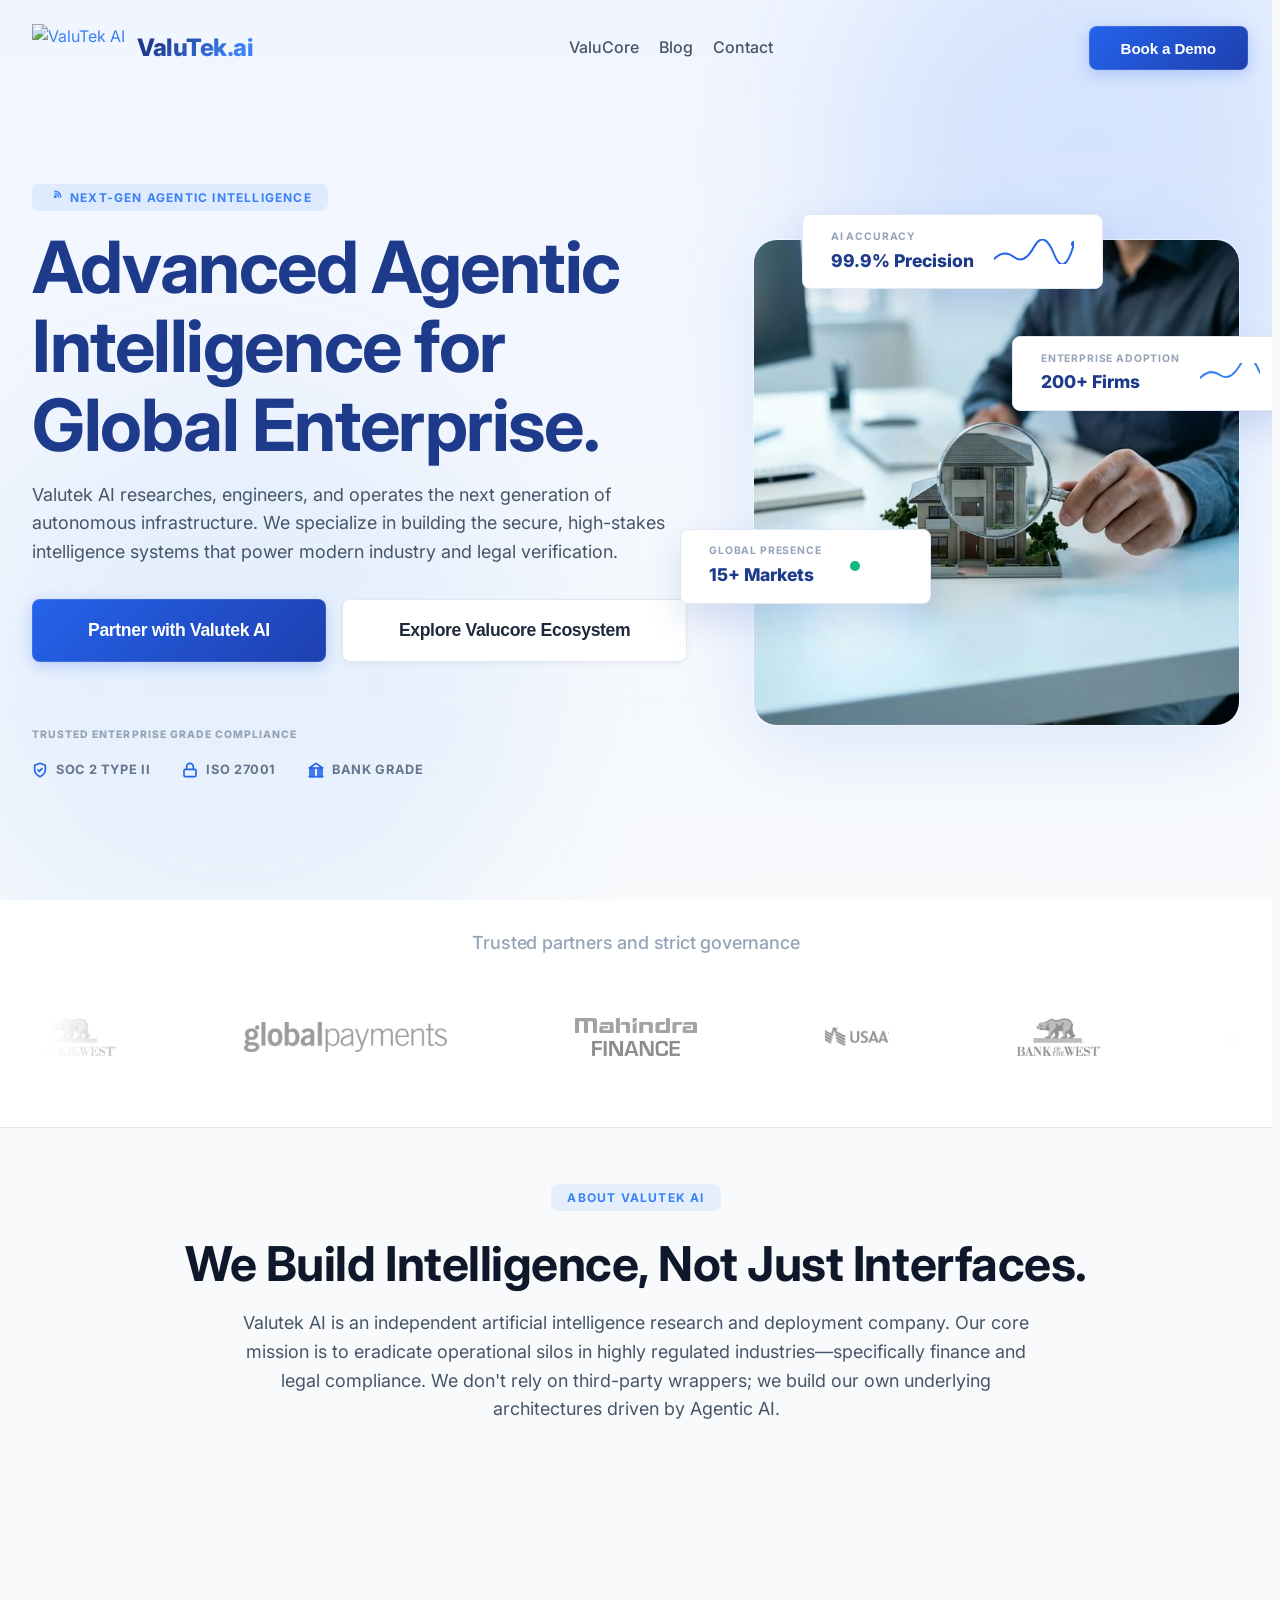
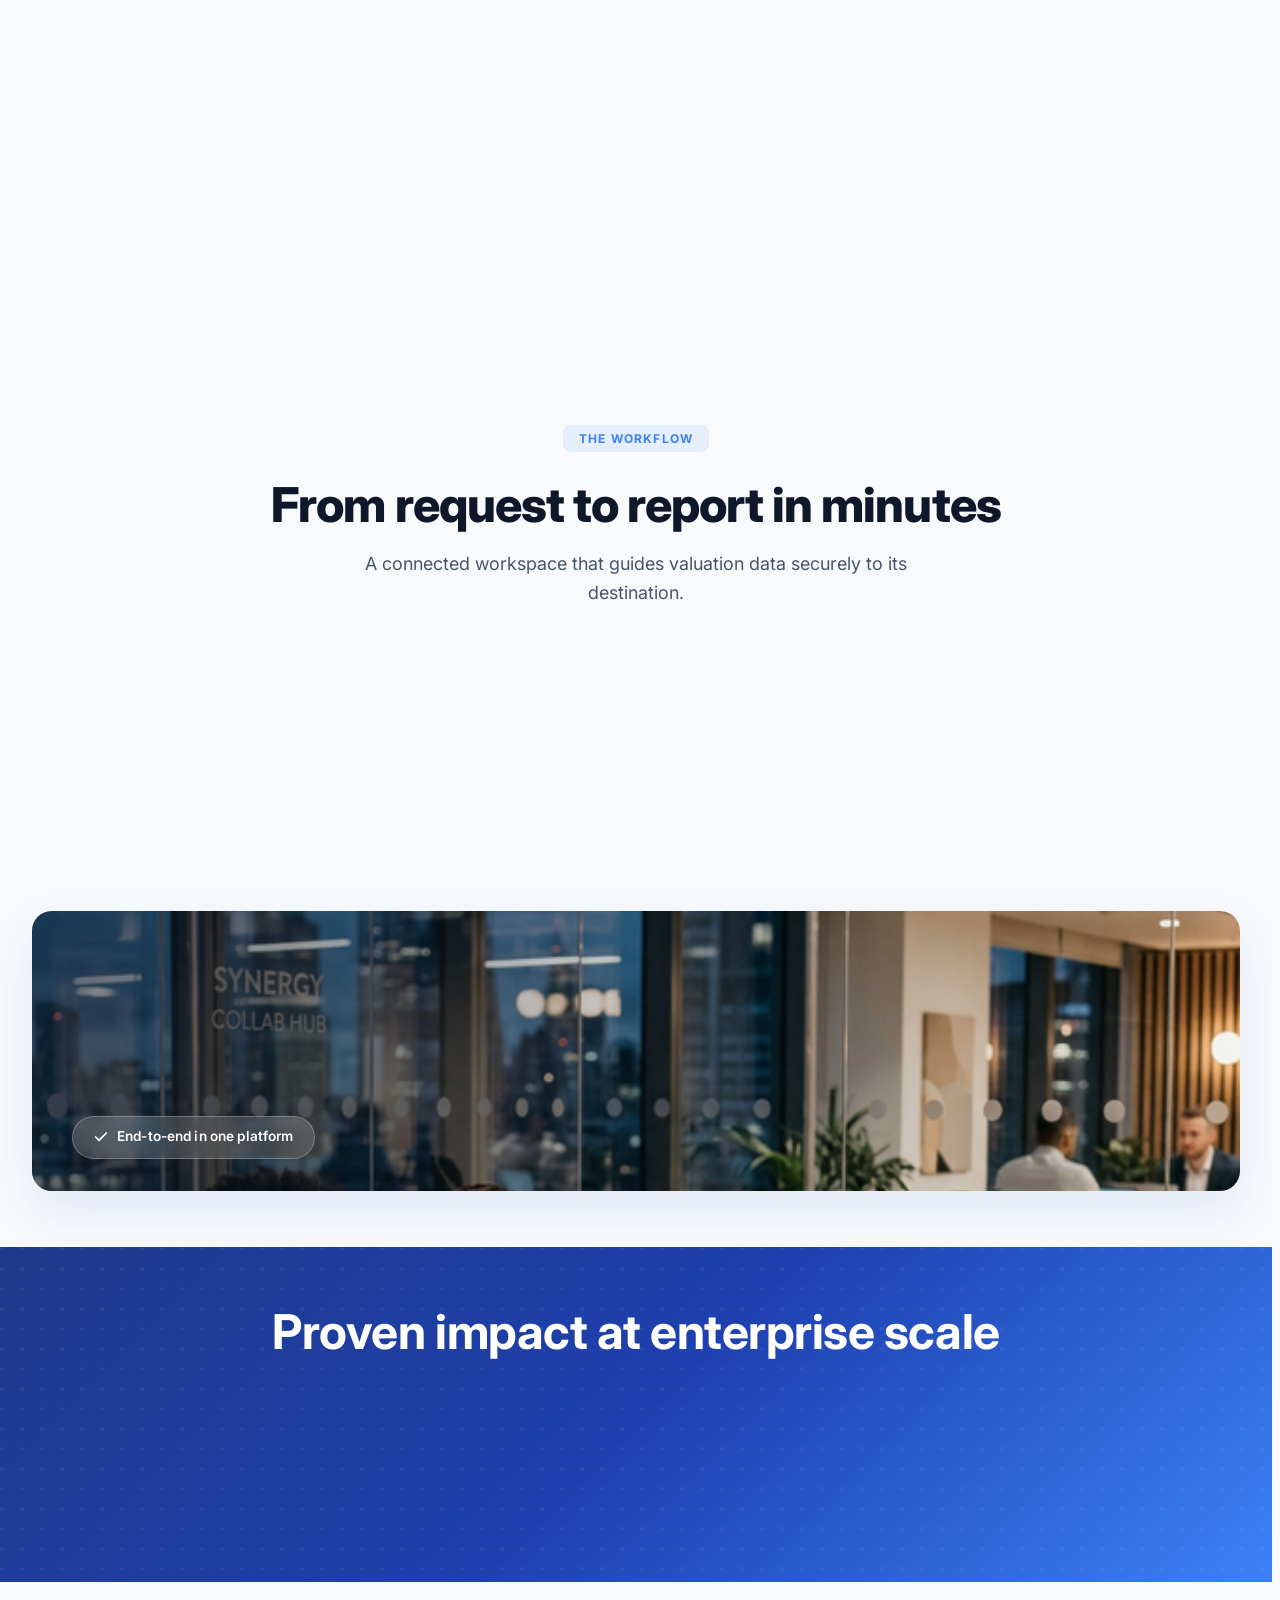
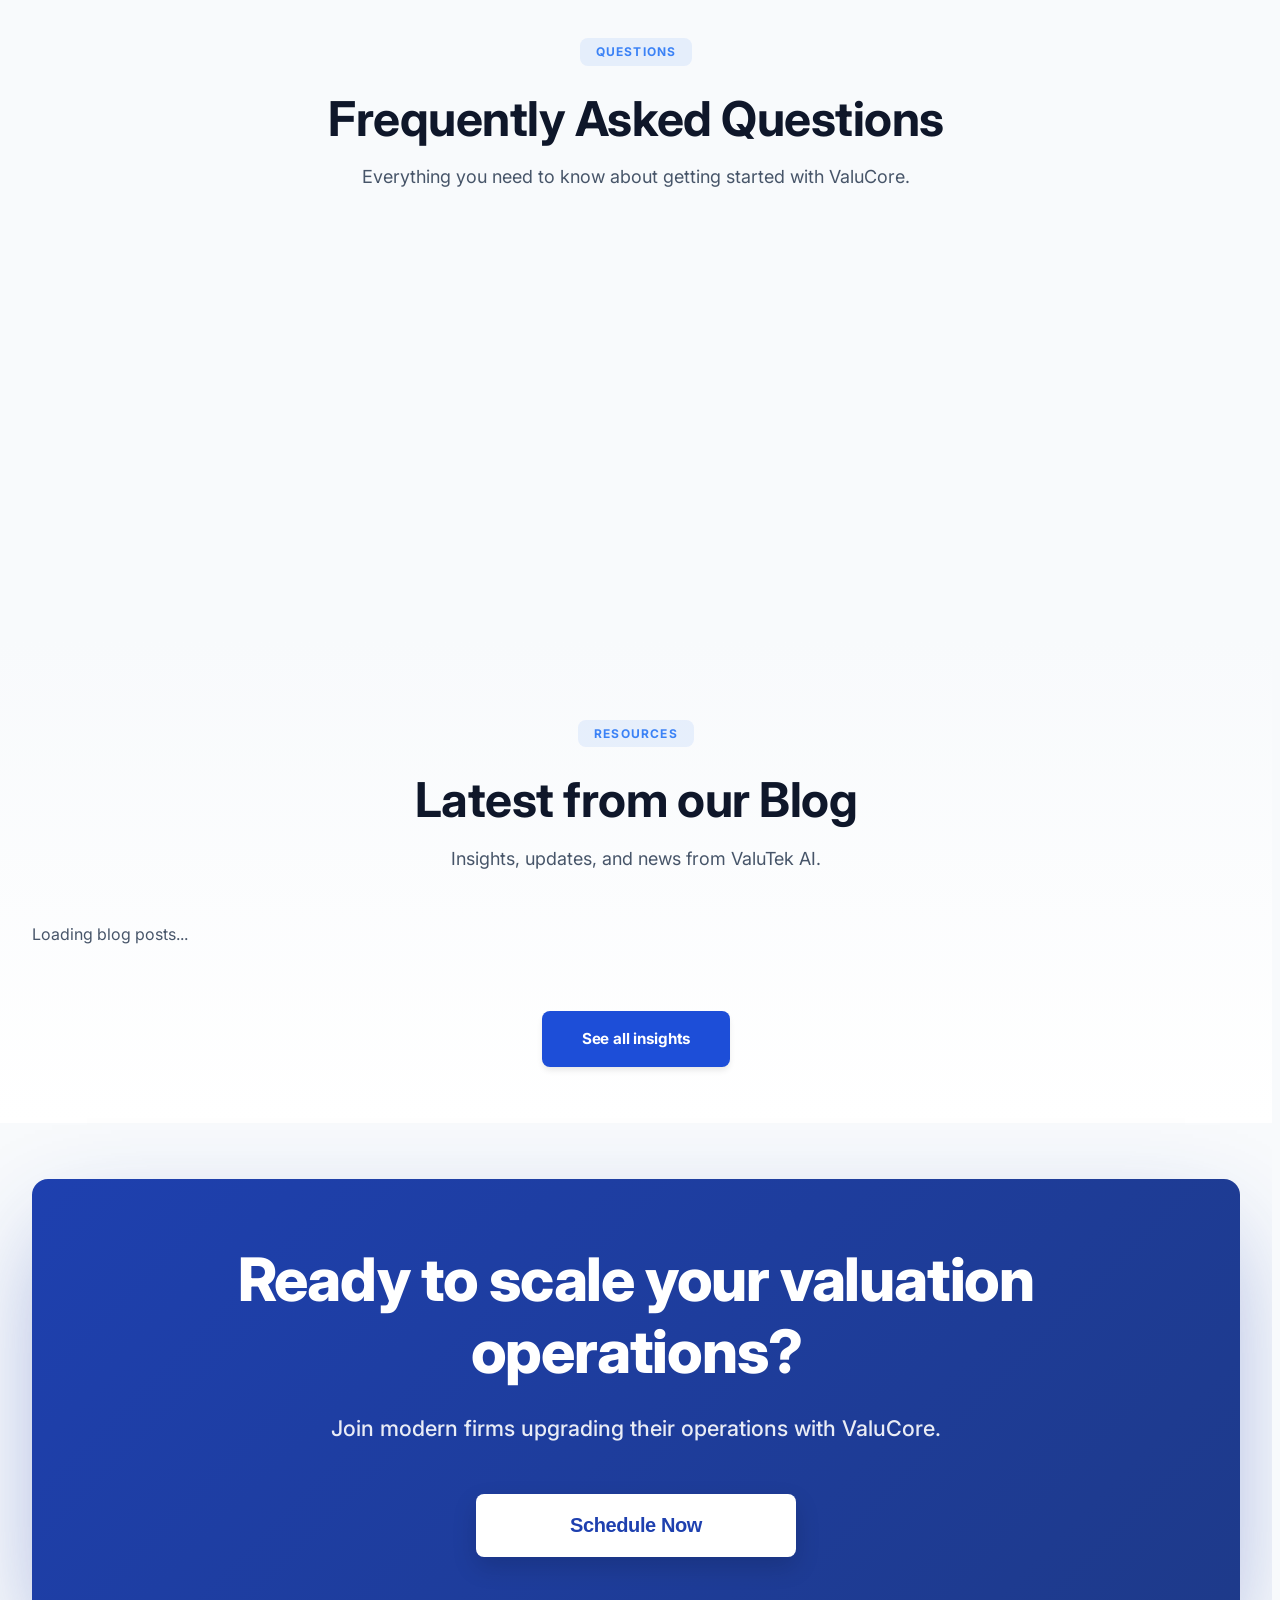
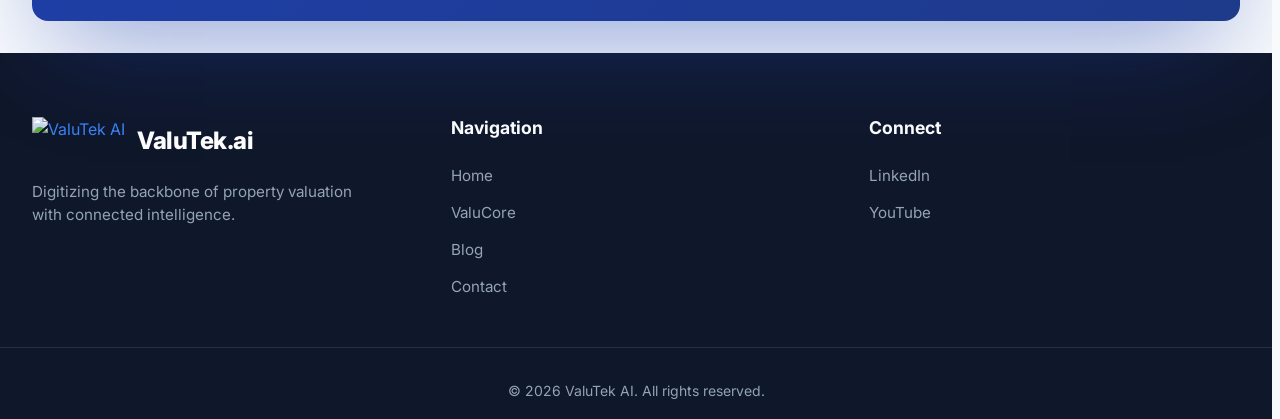
==== commit b61debe4: "UI improvements: spacing, SEO, nav fixes, workflow revamp, blog coming soon" ====
--- a/index.html
+++ b/index.html
@@ -3,30 +3,93 @@
 <head>
     <meta charset="UTF-8">
     <meta name="viewport" content="width=device-width, initial-scale=1.0">
-    <meta name="description" content="Valutek AI researches, engineers, and deploys proprietary intelligence systems for property valuation and legal compliance.">
+    <meta name="description" content="Valutek AI researches, engineers, and deploys proprietary agentic intelligence systems for property valuation and legal compliance at enterprise scale.">
+    <meta name="keywords" content="Valutek AI, agentic AI, property valuation software, legal compliance AI, ValuCore, enterprise AI platform, real estate technology">
+    <meta name="robots" content="index, follow">
+    <meta name="author" content="Valutek AI">
+    <link rel="canonical" href="https://valutekai.com/index.html">
+
+    <!-- Open Graph -->
+    <meta property="og:type" content="website">
+    <meta property="og:title" content="Valutek AI | Autonomous AI for Enterprise Scale">
+    <meta property="og:description" content="Valutek AI builds proprietary agentic intelligence systems for property valuation and legal compliance. Trusted by enterprise banks and financial institutions.">
+    <meta property="og:image" content="https://valutekai.com/logo new.png">
+    <meta property="og:url" content="https://valutekai.com/">
+    <meta property="og:site_name" content="Valutek AI">
+
+    <!-- Twitter Card -->
+    <meta name="twitter:card" content="summary_large_image">
+    <meta name="twitter:title" content="Valutek AI | Autonomous AI for Enterprise Scale">
+    <meta name="twitter:description" content="Valutek AI builds proprietary agentic intelligence systems for property valuation and legal compliance.">
+    <meta name="twitter:image" content="https://valutekai.com/logo new.png">
+
     <title>Valutek AI | Autonomous AI for Enterprise Scale</title>
     <link href="https://fonts.googleapis.com/css2?family=Inter:wght@300;400;500;600;700;800&display=swap" rel="stylesheet">
     <link rel="stylesheet" href="style.css">
+
+    <!-- JSON-LD Structured Data -->
+    <script type="application/ld+json">
+    {
+      "@context": "https://schema.org",
+      "@type": "Organization",
+      "name": "Valutek AI",
+      "url": "https://valutekai.com",
+      "logo": "https://valutekai.com/logo new.png",
+      "description": "Valutek AI researches, engineers, and deploys proprietary agentic intelligence systems for property valuation and legal compliance.",
+      "sameAs": [],
+      "contactPoint": {
+        "@type": "ContactPoint",
+        "contactType": "sales",
+        "url": "https://valutekai.com/contact.html"
+      },
+      "hasOfferCatalog": {
+        "@type": "OfferCatalog",
+        "name": "ValuCore Platform",
+        "itemListElement": [
+          {
+            "@type": "Offer",
+            "itemOffered": {
+              "@type": "SoftwareApplication",
+              "name": "ValuCore",
+              "applicationCategory": "BusinessApplication",
+              "description": "Unified property valuation and legal verification platform for enterprise banks and financial institutions."
+            }
+          }
+        ]
+      }
+    }
+    </script>
+    <script type="application/ld+json">
+    {
+      "@context": "https://schema.org",
+      "@type": "WebSite",
+      "url": "https://valutekai.com",
+      "name": "Valutek AI",
+      "potentialAction": {
+        "@type": "SearchAction",
+        "target": "https://valutekai.com/blog.html?q={search_term_string}",
+        "query-input": "required name=search_term_string"
+      }
+    }
+    </script>
 </head>
 <body>
     <!-- Navigation -->
-    <header class="navbar">
+    <header class="navbar" role="banner">
         <div class="container nav-content">
             <a href="index.html" class="logo" style="text-decoration: none;">
                 <img src="logo new.png" alt="ValuTek AI">
                 <span class="logo-text">ValuTek.ai</span>
             </a>
-            <nav class="nav-links">
-                <a href="index.html">Home</a>
+            <nav class="nav-links" id="main-nav" aria-label="Main navigation">
                 <a href="product.html">ValuCore</a>
-                <a href="workflow.html">Workflow</a>
                 <a href="blog.html">Blog</a>
                 <a href="contact.html">Contact</a>
             </nav>
             <div class="nav-actions">
                 <button onclick="document.getElementById('demoModal').classList.add('active');" class="btn btn-primary">Book a Demo</button>
             </div>
-            <button class="mobile-menu-toggle" id="menu-toggle">
+            <button class="mobile-menu-toggle" id="menu-toggle" aria-label="Toggle navigation menu" aria-expanded="false" aria-controls="main-nav">
                 <span></span>
                 <span></span>
                 <span></span>
@@ -39,7 +102,7 @@
         <div class="container hero-content">
             <div class="hero-text">
                 <span class="badge fade-in-up" style="margin-bottom: 1rem; display: inline-flex; align-items: center; gap: 0.5rem;">
-                    <svg width="14" height="14" viewBox="0 0 24 24" fill="none" stroke="currentColor" stroke-width="2.5" stroke-linecap="round" stroke-linejoin="round"><path d="m12 3 1.912 4.913L18.825 9.825 13.913 11.738 12 16.65l-1.912-4.912-4.913-1.913L10.088 7.913 12 3Z"/><path d="M5 3v4"/><path d="M19 17v4"/><path d="M3 5h4"/><path d="M17 19h4"/></svg>
+                    <svg width="14" height="14" viewBox="0 0 24 24" fill="none" stroke="currentColor" stroke-width="2.5" stroke-linecap="round" stroke-linejoin="round"><path d="M12 2a10 10 0 0 1 10 10"/><path d="M12 6a6 6 0 0 1 6 6"/><path d="M12 10a2 2 0 0 1 2 2"/><circle cx="12" cy="12" r="1" fill="currentColor"/></svg>
                     Next-Gen Agentic Intelligence
                 </span>
                 <h1 class="fade-in-up" style="font-size: clamp(3rem, 6vw, 4.5rem); line-height: 1.1; margin-bottom: 1rem;">Advanced Agentic <br>Intelligence for <br>Global Enterprise.</h1>
@@ -61,7 +124,7 @@
                             ISO 27001
                          </div>
                          <div style="display: flex; align-items: center; gap: 0.5rem; color: #64748b; font-size: 0.8rem; font-weight: 700; text-transform: uppercase; letter-spacing: 0.05em;">
-                            <svg xmlns="http://www.w3.org/2000/svg" width="16" height="16" viewBox="0 0 24 24" fill="none" stroke="#2563eb" stroke-width="2.5" stroke-linecap="round" stroke-linejoin="round"><polygon points="12 2 2 7 12 12 22 7 12 2"></polygon><polyline points="2 17 12 22 22 17"></polyline><polyline points="2 12 12 17 22 12"></polyline></svg>
+                            <svg xmlns="http://www.w3.org/2000/svg" width="16" height="16" viewBox="0 0 24 24" fill="none" stroke="#2563eb" stroke-width="2.5" stroke-linecap="round" stroke-linejoin="round"><path d="M3 22V9m18 13V9M12 2 2 9h20L12 2z"/><path d="M6 9v13M18 9v13M9 9v13M15 9v13"/><line x1="2" y1="22" x2="22" y2="22"/></svg>
                             Bank Grade
                          </div>
                     </div>
@@ -160,7 +223,7 @@
                             </svg>
                         </div>
                         <h3>Proprietary Agentic Engine</h3>
-                        <p>We develop autonomous systems that do more than chat. Our AI agents execute multi-step workflows—retrieving location data, analyzing market trends, and driving approval matrices without manual intervention.</p>
+                        <p>We develop autonomous systems that do more than chat. Our AI agents execute complex logic—retrieving location data, analyzing market trends, and driving approval matrices without manual intervention.</p>
                     </div>
                 </div>
                 <div class="card problem-card" style="--bg-image: url('hero section.webp');">
@@ -178,7 +241,7 @@
                         <p>A true multi-tenant environment. We build systems capable of securely partitioning data across thousands of vendors, banks, and legal firms while running on a single, highly scalable infrastructure.</p>
                     </div>
                 </div>
-                <div class="card problem-card" style="--bg-image: url('team_stock_1_workflow_1773744933971.png');">
+                <div class="card problem-card" style="--bg-image: url('intelligence.jpg');">
                     <div class="card-bg-overlay"></div>
                     <div class="card-content-wrap">
                         <div class="icon-circle">
@@ -197,56 +260,96 @@
         </div>
     </section>
 
-
-
-
-
-
-    
-    <!-- Workflow Visualization Section -->
-    <section id="workflow" class="workflow-section bg-light">
+    <!-- Workflow Section -->
+    <section id="workflow" class="workflow-section">
         <div class="container">
             <div class="section-header text-center">
                 <span class="badge">The Workflow</span>
-                <h2 class="section-title">From request to report in minutes</h2>
-                <p class="section-subtitle">A connected workspace that guides valuation data securely to its destination.</p>
-            </div>
-            <div class="feature-row">
-                <div class="feature-content">
-                    <div class="step-card">
-                        <span class="step-num">01</span>
-                        <h3>Request Intake</h3>
+                <h2 class="section-title" style="font-size: clamp(2rem, 4vw, 3rem); font-weight: 800; letter-spacing: -0.02em;">From request to report in minutes</h2>
+                <p class="section-subtitle" style="max-width: 560px; margin: 0 auto;">A connected workspace that guides valuation data securely to its destination.</p>
+            </div>
+
+            <!-- Horizontal Timeline -->
+            <div class="wf-timeline">
+                <div class="wf-step">
+                    <div class="wf-icon-wrap">
+                        <div class="wf-icon">
+                            <svg width="22" height="22" viewBox="0 0 24 24" fill="none" stroke="currentColor" stroke-width="2" stroke-linecap="round" stroke-linejoin="round"><path d="M14 2H6a2 2 0 0 0-2 2v16a2 2 0 0 0 2 2h12a2 2 0 0 0 2-2V8z"/><polyline points="14 2 14 8 20 8"/><line x1="16" y1="13" x2="8" y2="13"/><line x1="16" y1="17" x2="8" y2="17"/><polyline points="10 9 9 9 8 9"/></svg>
+                        </div>
+                        <div class="wf-line"></div>
+                    </div>
+                    <div class="wf-num">01</div>
+                    <div class="wf-content">
+                        <h4>Request Intake</h4>
                         <p>Orders are automatically ingested and assigned to field personnel based on location and workload.</p>
                     </div>
-                    <div class="step-card">
-                        <span class="step-num">02</span>
-                        <h3>Field Inspection</h3>
+                </div>
+
+                <div class="wf-step">
+                    <div class="wf-icon-wrap">
+                        <div class="wf-icon">
+                            <svg width="22" height="22" viewBox="0 0 24 24" fill="none" stroke="currentColor" stroke-width="2" stroke-linecap="round" stroke-linejoin="round"><path d="M21 10c0 7-9 13-9 13s-9-6-9-13a9 9 0 0 1 18 0z"/><circle cx="12" cy="10" r="3"/></svg>
+                        </div>
+                        <div class="wf-line"></div>
+                    </div>
+                    <div class="wf-num">02</div>
+                    <div class="wf-content">
+                        <h4>Field Inspection</h4>
                         <p>Appraisers capture property details and sync photos instantly to the backend without paper notes.</p>
                     </div>
-                    <div class="step-card">
-                        <span class="step-num">03</span>
-                        <h3>Automatic Compilation</h3>
+                </div>
+
+                <div class="wf-step">
+                    <div class="wf-icon-wrap">
+                        <div class="wf-icon">
+                            <svg width="22" height="22" viewBox="0 0 24 24" fill="none" stroke="currentColor" stroke-width="2" stroke-linecap="round" stroke-linejoin="round"><rect x="3" y="3" width="18" height="18" rx="2"/><path d="M3 9h18"/><path d="M9 21V9"/></svg>
+                        </div>
+                        <div class="wf-line"></div>
+                    </div>
+                    <div class="wf-num">03</div>
+                    <div class="wf-content">
+                        <h4>Auto Compilation</h4>
                         <p>Field data auto-populates required valuation forms and sketches, lowering calculation errors.</p>
                     </div>
-                    <div class="step-card">
-                        <span class="step-num">04</span>
-                        <h3>Report Approval</h3>
+                </div>
+
+                <div class="wf-step wf-step-last">
+                    <div class="wf-icon-wrap">
+                        <div class="wf-icon wf-icon-final">
+                            <svg width="22" height="22" viewBox="0 0 24 24" fill="none" stroke="currentColor" stroke-width="2" stroke-linecap="round" stroke-linejoin="round"><polyline points="20 6 9 17 4 12"/></svg>
+                        </div>
+                    </div>
+                    <div class="wf-num">04</div>
+                    <div class="wf-content">
+                        <h4>Report Approval</h4>
                         <p>Managers review, approve via digital dash, and securely dispatch reports back to the client.</p>
                     </div>
                 </div>
-                <div class="feature-image">
-                     <img src="team_stock_1_workflow_1773744933971.png" alt="ValuCore Connected Workflow" class="feature-img">
+            </div>
+
+            <!-- Bottom image strip -->
+            <div class="wf-image-strip">
+                <img src="team_stock_1_workflow_1773744933971.png" alt="Team collaborating on property valuation workflow">
+                <div class="wf-image-overlay">
+                    <div class="wf-overlay-pill">
+                        <svg width="16" height="16" viewBox="0 0 24 24" fill="none" stroke="currentColor" stroke-width="2.5" stroke-linecap="round" stroke-linejoin="round"><polyline points="20 6 9 17 4 12"/></svg>
+                        End-to-end in one platform
+                    </div>
                 </div>
             </div>
         </div>
     </section>
+
+
+
+    
 
 
     <!-- Outcomes / Benefits -->
     <section class="benefits-section bg-blue gradient-bg">
         <div class="container text-center text-white">
             <h2 class="section-title">Proven impact at enterprise scale</h2>
-            <div style="display: grid; grid-template-columns: repeat(auto-fit, minmax(200px, 1fr)); gap: 2rem; margin-top: 3rem;">
+            <div style="display: grid; grid-template-columns: repeat(auto-fit, minmax(200px, 1fr)); gap: 2rem; margin-top: 1.5rem;">
                 <div class="stat-item" style="padding: 1.5rem;">
                     <div class="stat-value" style="font-size: 3.5rem; font-weight: 700; margin-bottom: 0.5rem;">3M+</div>
                     <div class="stat-label" style="font-size: 1.1rem; opacity: 0.9;">Appraisals Processed</div>
@@ -318,7 +421,7 @@
                 <div class="text-center" style="grid-column: 1 / -1; color: var(--text-secondary);">Loading blog posts...</div>
             </div>
 
-            <div class="text-center" style="margin-top: 4rem;">
+            <div class="text-center" style="margin-top: 2rem;">
                 <a href="https://valutekai.blogspot.com/" target="_blank" class="btn btn-primary btn-all-insights">See all insights</a>
             </div>
         </div>
@@ -329,7 +432,7 @@
         <div class="container">
             <div class="cta-box">
                 <h2>Ready to scale your valuation operations?</h2>
-                <p>Join modern firms upgrading their workflow with ValuCore.</p>
+                <p>Join modern firms upgrading their operations with ValuCore.</p>
                 <div class="form-wrapper"><button onclick="document.getElementById('demoModal').classList.add('active');" class="btn btn-primary btn-large">Schedule Now</button></div>
             </div>
         </div>
@@ -350,7 +453,6 @@
                 <h4>Navigation</h4>
                 <a href="index.html">Home</a>
                 <a href="product.html">ValuCore</a>
-                <a href="workflow.html">Workflow</a>
                 <a href="blog.html">Blog</a>
                 <a href="contact.html">Contact</a>
             </div>
@@ -411,7 +513,7 @@
                 });
             }, observerOptions);
 
-            const animateElements = document.querySelectorAll('.card, .feature-row, .stat-item, .step-card, .faq-item, .feature-img');
+            const animateElements = document.querySelectorAll('.card, .feature-row, .stat-item, .wf-step, .faq-item, .feature-img');
             animateElements.forEach(el => observer.observe(el));
             
             // 2. Navbar & Scroll Progress Handler
@@ -452,18 +554,6 @@
                     navbar.classList.remove('scrolled');
                 }
 
-                // Smooth highlight for Workflow step cards in view
-                const stepCards = document.querySelectorAll('.step-card');
-                stepCards.forEach(card => {
-                    const rect = card.getBoundingClientRect();
-                    const viewHeight = Math.max(document.documentElement.clientHeight, window.innerHeight);
-                    // Add active state if card is near target center focus
-                    if (rect.top <= (viewHeight * 0.55) && rect.bottom >= (viewHeight * 0.35)) {
-                        card.classList.add('active');
-                    } else {
-                        card.classList.remove('active');
-                    }
-                });
                 
                 let current = '';
                 sections.forEach(section => {
@@ -529,7 +619,11 @@
                 container.innerHTML = '';
 
                 if(entries.length === 0) {
-                     container.innerHTML = '<div class="text-center" style="grid-column: 1 / -1; color: var(--text-secondary);">No blog posts found.</div>';
+                     container.innerHTML = `
+                        <div style="grid-column: 1 / -1; text-align: center; padding: 5rem 2rem;">
+                            <h3 style="font-size: 1.75rem; color: var(--text-primary); margin-bottom: 0.75rem;">Blogs Coming Soon</h3>
+                            <p style="color: var(--text-secondary); font-size: 1.05rem; max-width: 420px; margin: 0 auto;">We're working on insightful content for you. Check back soon for updates, news, and expert insights from ValuTek AI.</p>
+                        </div>`;
                      return;
                 }
 
@@ -658,15 +752,6 @@
                 });
             }
 
-            // Mobile Menu Toggle
-            const menuToggle = document.getElementById('menu-toggle');
-            const navLinks = document.querySelector('.nav-links');
-            if(menuToggle && navLinks) {
-                menuToggle.addEventListener('click', () => {
-                    menuToggle.classList.toggle('active');
-                    navLinks.classList.toggle('active');
-                });
-            }
 
     </script>
     <!-- Demo Modal -->
--- a/style.css
+++ b/style.css
@@ -207,12 +207,12 @@
 }
 
 .navbar.scrolled {
-    background: var(--surface-glass);
-    backdrop-filter: blur(12px);
-    -webkit-backdrop-filter: blur(12px);
+    background: rgba(255, 255, 255, 0.95);
+    backdrop-filter: blur(14px);
+    -webkit-backdrop-filter: blur(14px);
     padding: 1rem 0;
-    box-shadow: var(--shadow-sm);
-    border-bottom: 1px solid rgba(255, 255, 255, 0.3);
+    box-shadow: 0 1px 12px rgba(0,0,0,0.06);
+    border-bottom: 1px solid rgba(226, 232, 240, 0.8);
 }
 
 .nav-content {
@@ -343,22 +343,22 @@
 
 .hero-image {
     width: 100%;
-    max-width: 500px; /* Reverted previous overly large expand to allow widget floating safe bounds */
+    max-width: 850px;
     height: auto;
-    border-radius: var(--radius-xl); /* Fix sharp edges complaint */
+    border-radius: var(--radius-xl);
     filter: drop-shadow(0 20px 40px rgba(59, 130, 246, 0.15));
     transition: transform 0.5s ease-out;
     display: block;
     margin: 0 auto;
     transform-style: preserve-3d;
     will-change: transform;
-    border: 1px solid rgba(255, 255, 255, 0.5); /* Inner border premium look */
-}
-
-/* Floating Widgets Overlay styling inspired by mockup Dashboard floating node elements */
+    border: 1px solid rgba(255, 255, 255, 0.5);
+}
+
 .visual-container {
     position: relative;
-    max-width: 550px;
+    width: 100%;
+    max-width: 900px;
 }
 
 .floating-widget, .floating-panel {
@@ -643,7 +643,7 @@
 
 /* Trust Section */
 .trust-section {
-    padding: 3rem 0;
+    padding: 2rem 0;
     background: white;
     border-bottom: 1px solid var(--border);
 }
@@ -714,8 +714,8 @@
 }
 
 /* Sections Base */
-section[id] { scroll-margin-top: 80px; }
-.section-header { margin-bottom: 4rem; }
+section[id] { scroll-margin-top: 90px; }
+.section-header { margin-bottom: 2rem; }
 .badge {
     display: inline-block;
     padding: 0.25rem 1rem;
@@ -788,7 +788,7 @@
 
 .icon-box.warning { background: rgba(59, 130, 246, 0.1); color: var(--primary-light); }
 
-.problem-section { padding: 8rem 0; }
+.problem-section { padding: 3.5rem 0; }
 
 /* Interactive Challenge Cards (Requested feature) */
 .problem-card {
@@ -914,7 +914,7 @@
 
 
 /* Blog Section */
-.blog-section { padding: 8rem 0; }
+.blog-section { padding: 5rem 0 3.5rem; }
 .blog-section.bg-light {
     background: linear-gradient(180deg, var(--background) 0%, #FFFFFF 100%);
 }
@@ -1100,17 +1100,21 @@
 }
 
 /* Features / Solutions */
-.solution-section { padding: 8rem 0; background: white; }
+.solution-section { padding: 3.5rem 0; background: white; }
 
 .feature-row {
     display: grid;
     grid-template-columns: 1fr;
     gap: 4rem;
     align-items: center; /* Center image vertically by default */
-    margin-bottom: 8rem;
+    margin-bottom: 3.5rem;
     opacity: 0;
     transform: translateY(30px);
     transition: opacity 0.8s, transform 0.8s;
+}
+
+.feature-row:last-of-type {
+    margin-bottom: 0;
 }
 
 .feature-row.visible {
@@ -1166,7 +1170,7 @@
 }
 
 /* Benefits Section */
-.benefits-section { padding: 6rem 0; position: relative; }
+.benefits-section { padding: 3.5rem 0; position: relative; }
 .benefits-section::after {
     content: '';
     position: absolute; top: 0; left: 0; width: 100%; height: 100%;
@@ -1201,14 +1205,14 @@
 }
 
 .cta-section { 
-    padding: 6rem 0 2rem; 
+    padding: 3.5rem 0 2rem; 
     position: relative; 
     z-index: 10; 
     background-color: var(--background); 
 }
 
 .cta-box {
-    padding: 7rem 4rem; 
+    padding: 4rem 4rem; 
     text-align: center;
     background: linear-gradient(135deg, var(--primary) 0%, var(--primary-dark) 100%); 
     border-radius: var(--radius-lg); 
@@ -1339,6 +1343,240 @@
     margin: 0;
 }
 
+/* ============================================
+   Workflow Section — Revamped Horizontal Timeline
+   ============================================ */
+.workflow-section {
+    padding: 3.5rem 0;
+    background: #f8fafc;
+}
+
+/* ---- Horizontal timeline grid ---- */
+.wf-timeline {
+    display: grid;
+    grid-template-columns: repeat(4, 1fr);
+    gap: 0;
+    margin-top: 2rem;
+}
+
+@media (max-width: 900px) {
+    .wf-timeline {
+        grid-template-columns: 1fr 1fr;
+        gap: 2rem;
+    }
+}
+
+@media (max-width: 540px) {
+    .wf-timeline {
+        grid-template-columns: 1fr;
+        gap: 1.5rem;
+    }
+}
+
+/* ---- Each step ---- */
+.wf-step {
+    padding: 0 1.5rem 2rem;
+    border-right: 1px solid #e2e8f0;
+    position: relative;
+}
+
+.wf-step-last {
+    border-right: none;
+}
+
+@media (max-width: 900px) {
+    .wf-step { border-right: none; }
+}
+
+/* ---- Icon row: circle + connecting line ---- */
+.wf-icon-wrap {
+    display: flex;
+    align-items: center;
+    margin-bottom: 1.25rem;
+}
+
+.wf-icon {
+    flex-shrink: 0;
+    width: 52px;
+    height: 52px;
+    border-radius: 50%;
+    background: #ffffff;
+    border: 2px solid #e2e8f0;
+    display: flex;
+    align-items: center;
+    justify-content: center;
+    color: var(--primary);
+    transition: all 0.3s ease;
+    box-shadow: 0 2px 10px rgba(37, 99, 235, 0.08);
+}
+
+.wf-icon-final {
+    background: var(--primary);
+    border-color: var(--primary);
+    color: #ffffff;
+    box-shadow: 0 4px 16px rgba(37, 99, 235, 0.3);
+}
+
+.wf-line {
+    flex: 1;
+    height: 2px;
+    background: linear-gradient(to right, #e2e8f0 0%, #c7d2fe 100%);
+    margin-left: 0.75rem;
+}
+
+.wf-step-last .wf-line { display: none; }
+
+/* Step hover state */
+.wf-step:hover .wf-icon:not(.wf-icon-final) {
+    background: var(--primary);
+    border-color: var(--primary);
+    color: #ffffff;
+    box-shadow: 0 6px 20px rgba(37, 99, 235, 0.25);
+    transform: scale(1.08);
+}
+
+/* ---- Step number ---- */
+.wf-num {
+    font-size: 0.7rem;
+    font-weight: 800;
+    color: var(--primary);
+    letter-spacing: 0.12em;
+    text-transform: uppercase;
+    background: rgba(37, 99, 235, 0.08);
+    display: inline-block;
+    padding: 2px 10px;
+    border-radius: 20px;
+    margin-bottom: 0.75rem;
+}
+
+/* ---- Text content ---- */
+.wf-content h4 {
+    font-size: 1.05rem;
+    font-weight: 700;
+    color: var(--text-primary);
+    margin-bottom: 0.5rem;
+    line-height: 1.3;
+}
+
+.wf-content p {
+    font-size: 0.88rem;
+    color: var(--text-secondary);
+    line-height: 1.6;
+    margin: 0;
+}
+
+/* ---- Bottom image strip ---- */
+.wf-image-strip {
+    position: relative;
+    margin-top: 2rem;
+    border-radius: 1.25rem;
+    overflow: hidden;
+    height: 280px;
+    box-shadow: 0 20px 50px rgba(30, 64, 175, 0.1);
+}
+
+.wf-image-strip img {
+    width: 100%;
+    height: 100%;
+    object-fit: cover;
+    object-position: center 30%;
+    display: block;
+    transition: transform 0.6s ease;
+}
+
+.wf-image-strip:hover img {
+    transform: scale(1.03);
+}
+
+.wf-image-overlay {
+    position: absolute;
+    inset: 0;
+    background: linear-gradient(to right, rgba(15, 23, 42, 0.55) 0%, rgba(15, 23, 42, 0.1) 60%, transparent 100%);
+    display: flex;
+    align-items: flex-end;
+    padding: 2rem 2.5rem;
+}
+
+.wf-overlay-pill {
+    display: inline-flex;
+    align-items: center;
+    gap: 0.5rem;
+    background: rgba(255, 255, 255, 0.15);
+    backdrop-filter: blur(10px);
+    -webkit-backdrop-filter: blur(10px);
+    border: 1px solid rgba(255, 255, 255, 0.25);
+    color: #ffffff;
+    font-size: 0.85rem;
+    font-weight: 600;
+    padding: 0.6rem 1.25rem;
+    border-radius: 100px;
+    letter-spacing: 0.01em;
+}
+
+/* Keep old step-card rules for product page if still used */
+.step-card {
+    display: flex;
+    align-items: flex-start;
+    gap: 1.25rem;
+    background: #ffffff;
+    border: 1.5px solid #e2e8f0;
+    border-radius: 1rem;
+    padding: 1.5rem 1.75rem;
+    transition: all 0.35s cubic-bezier(0.25, 1, 0.5, 1);
+    cursor: default;
+}
+
+.step-card.active,
+.step-card:hover {
+    border-color: var(--primary);
+    box-shadow: 0 8px 24px rgba(37, 99, 235, 0.12);
+    transform: translateX(6px);
+}
+
+.step-number {
+    flex-shrink: 0;
+    width: 48px;
+    height: 48px;
+    background: #f1f5f9;
+    border: 1.5px solid #e2e8f0;
+    border-radius: 0.625rem;
+    display: flex;
+    align-items: center;
+    justify-content: center;
+    font-size: 0.8rem;
+    font-weight: 800;
+    color: var(--primary);
+    letter-spacing: 0.05em;
+    transition: all 0.35s ease;
+}
+
+.step-card.active .step-number,
+.step-card:hover .step-number {
+    background: var(--primary);
+    border-color: var(--primary);
+    color: #ffffff;
+}
+
+.step-body h4 {
+    font-size: 1.1rem;
+    font-weight: 700;
+    color: var(--text-primary);
+    margin-bottom: 0.35rem;
+    transition: color 0.3s ease;
+}
+
+.step-card.active .step-body h4,
+.step-card:hover .step-body h4 {
+    color: var(--primary);
+}
+
+.step-body p {
+    font-size: 0.92rem;
+    color: var(--text-secondary);
+    margin: 0;
+    line-height: 1.55;
+}
+
 
 /* Footer */
 .footer { 
@@ -1448,129 +1686,22 @@
     box-shadow: none !important;
 }
 
-/* Workflow Section Fixes */
-.workflow-section {
-    padding: 10rem 0 8rem;
-    background-color: var(--background);
-    position: relative;
-    overflow: hidden;
-}
+/* Workflow Section Fixes — no overrides needed, handled above */
 
 @media (min-width: 1024px) {
-    .workflow-section .feature-row {
-        align-items: center; /* Override to center specifically for the timeline */
+    .workflow-section .workflow-grid {
+        align-items: center;
     }
-}
-
-.workflow-section .feature-content {
-    position: relative; /* Maintain fixed vertical center for timeline */
-    padding-left: 1rem;
-    display: flex;
-    flex-direction: column;
-    justify-content: center;
-}
-
-
-.workflow-section .feature-content::before {
-    content: '';
-    position: absolute;
-    left: 1.75rem; 
-    top: 3.25rem; 
-    bottom: 4.5rem; /* Terminate exactly at step 04 */
-    width: 2px;
-    background: linear-gradient(to bottom, var(--primary-light) 0%, rgba(59, 130, 246, 0.1) 100%);
-    z-index: 0;
-}
-
-/* Step Cards for Workflow */
-.step-card {
-    position: relative;
-    padding: 1.75rem 2.25rem 1.75rem 4.5rem; /* Room for number on the left */
-    margin-bottom: 2rem;
-    background: var(--surface);
-    border: 1px solid var(--border);
-    border-radius: var(--radius-lg);
-    box-shadow: var(--shadow-sm);
-    transition: all 0.4s cubic-bezier(0.175, 0.885, 0.32, 1.275);
-    z-index: 1;
-    margin-left: 0; 
-}
-
-.step-card:last-child {
-    margin-bottom: 0;
-}
-
-.step-num {
-    position: absolute;
-    left: 0; 
-    top: 1.5rem; /* Fixed top position for perfect vertical line-path */
-    width: 3.5rem;
-    height: 3.5rem;
-    background: var(--surface);
-    color: var(--primary-light);
-    font-size: 1.15rem;
-    font-weight: 800;
-    border-radius: 50%;
-    display: flex;
-    align-items: center;
-    justify-content: center;
-    border: 2px solid var(--primary-light);
-    box-shadow: 0 0 0 6px var(--background);
-    transition: all 0.4s ease;
-    z-index: 2;
-}
-
-.step-card h3 {
-    color: var(--text-primary);
-    margin-bottom: 0.5rem;
-    font-size: 1.25rem;
-}
-
-.step-card p {
-    margin-bottom: 0;
-    font-size: 0.95rem;
-    color: var(--text-secondary);
-}
-
-.step-card:hover {
-    transform: translateX(8px) translateY(0);
-    border-color: var(--primary-light);
-    box-shadow: var(--shadow-lg);
-}
-
-.step-card:hover .step-num {
-    background: var(--primary-light);
-    color: white;
-    box-shadow: 0 0 0 6px var(--background), 0 0 15px rgba(59, 130, 246, 0.4);
-    transform: translateY(-50%) scale(1.1);
-}
-
-.step-card.active {
-    opacity: 1 !important;
-    transform: translateX(12px) translateY(0) !important;
-    border-color: var(--primary);
-    box-shadow: var(--shadow-lg);
-}
-
-.step-card.active .step-num {
-    background: var(--primary);
-    color: white;
-    box-shadow: 0 0 0 6px var(--background), 0 0 20px rgba(30, 64, 175, 0.4);
-    transform: translateY(-50%) scale(1.15);
-}
-
-.step-card.active h3 {
-    color: var(--primary);
 }
 
 /* FAQ Accordion */
 .faq-section {
-    padding: 8rem 0;
+    padding: 3.5rem 0;
 }
 
 .faq-grid {
     max-width: 800px;
-    margin: 3rem auto 0;
+    margin: 1.5rem auto 0;
     display: flex;
     flex-direction: column;
     gap: 1rem;
@@ -1639,7 +1770,7 @@
 }
 
 /* Framer Motion Spring Animations Overrides */
-.card, .feature-row, .stat-item, .step-card, .faq-item {
+.card, .feature-row, .stat-item, .step-card, .wf-step, .faq-item {
     opacity: 0;
     transform: translateY(50px) scale(0.96);
     transition: opacity 1s cubic-bezier(0.2, 0.8, 0.2, 1), 
@@ -1647,21 +1778,13 @@
     will-change: transform, opacity;
 }
 
-.card.visible, .feature-row.visible, .stat-item.visible, .step-card.visible, .faq-item.visible {
+.card.visible, .feature-row.visible, .stat-item.visible, .step-card.visible, .wf-step.visible, .faq-item.visible {
     opacity: 1 !important;
     transform: translateY(0) scale(1) !important;
 }
 
 
 /* Single Blog Page Styling Extensions */
-.navbar.scrolled {
-    background: var(--surface-glass);
-    backdrop-filter: blur(12px);
-    -webkit-backdrop-filter: blur(12px);
-    padding: 1rem 0;
-    box-shadow: var(--shadow-sm);
-    border-bottom: 1px solid rgba(255, 255, 255, 0.3);
-}
 
 .blog-content-body {
     margin-top: 2rem;
@@ -1777,8 +1900,8 @@
 
 .mobile-menu-toggle span {
     width: 100%;
-    height: 2px;
-    background-color: var(--text-primary);
+    height: 2.5px;
+    background-color: var(--primary-dark);
     border-radius: 4px;
     transition: all 0.3s ease;
 }
@@ -1807,8 +1930,8 @@
     }
     
     .nav-links.active { transform: translateX(0); }
-    .nav-links a { font-size: 1.2rem; font-weight: 600; width: 100%; padding: 0.5rem 0; border-bottom: 1px solid #F1F5F9; }
-    .nav-links a::after { display: none; } /* hide underline style hook on mobile */
+    .nav-links a { font-size: 1.5rem; font-weight: 700; width: 100%; padding: 1rem 0; border-bottom: 1px solid #F1F5F9; color: var(--text-primary); }
+    .nav-links a::after { display: none; }
 }
 
 /* Global Responsive Fixes */
